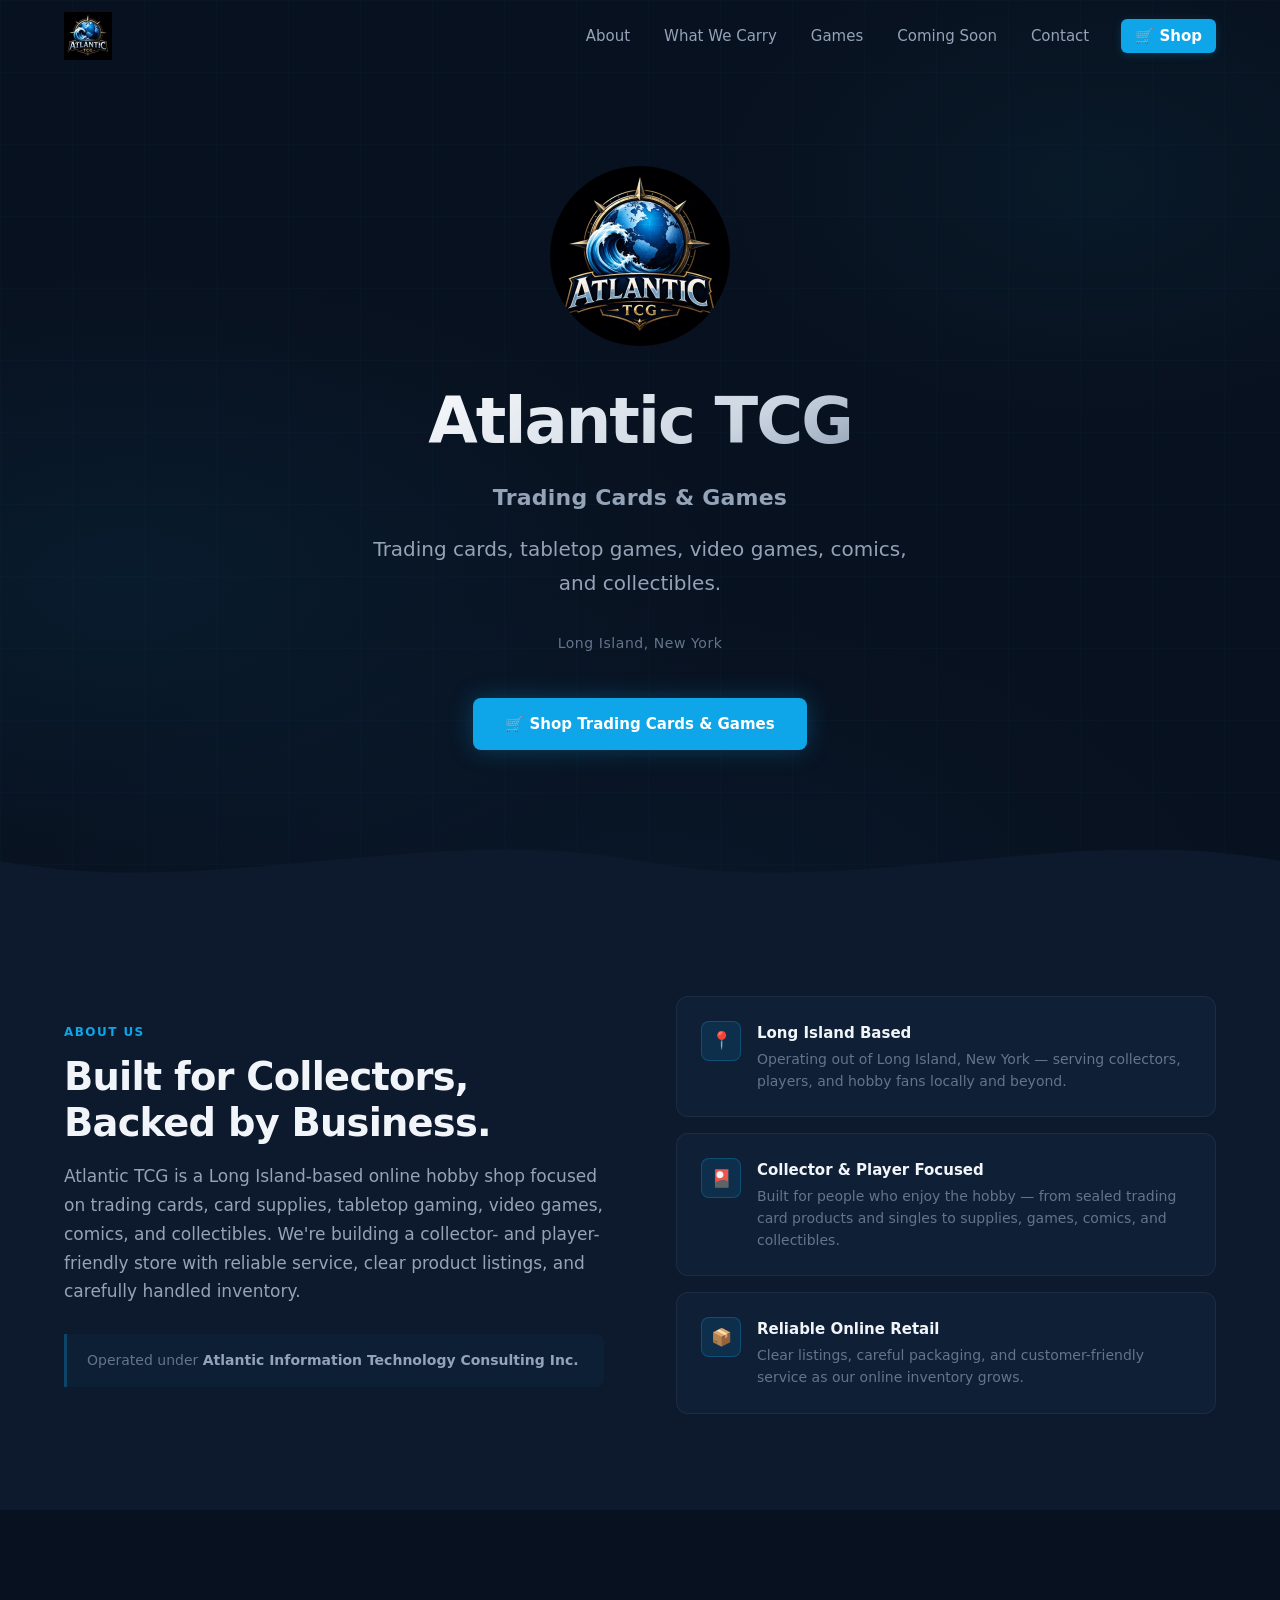
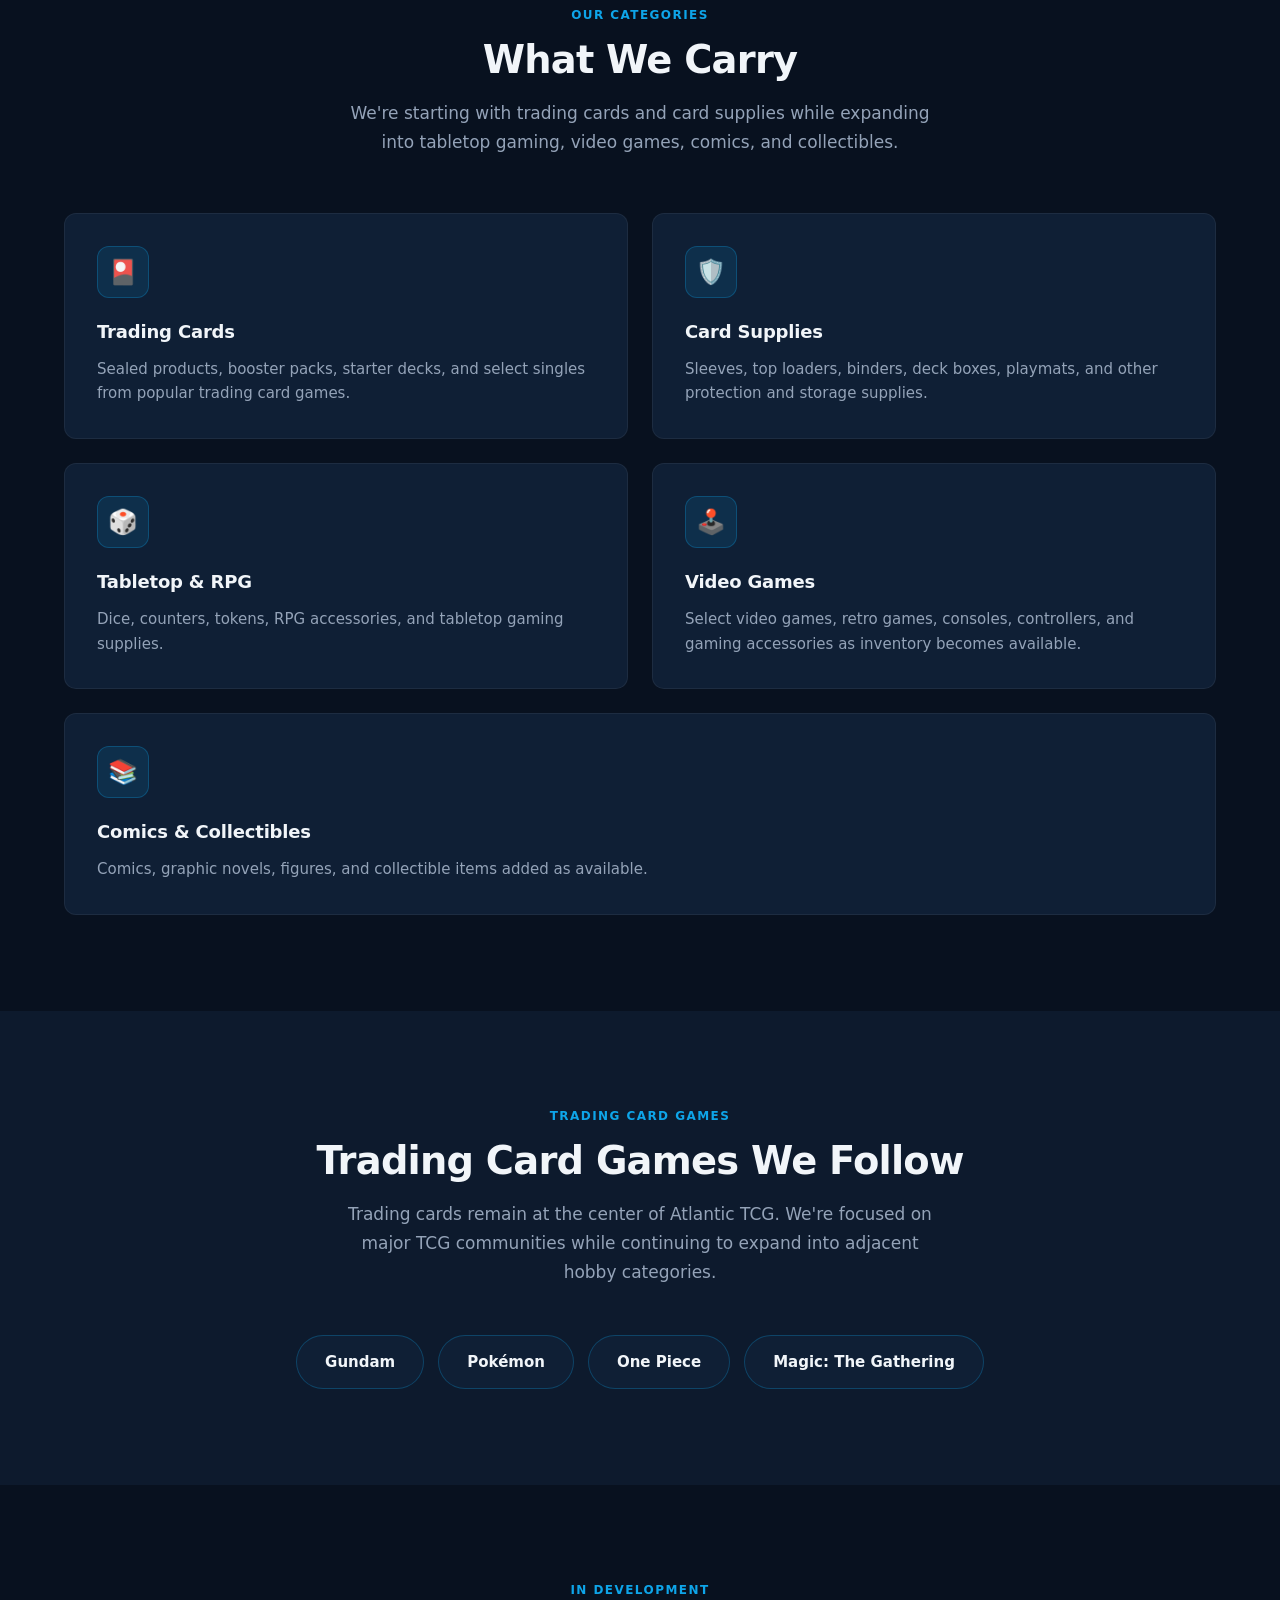
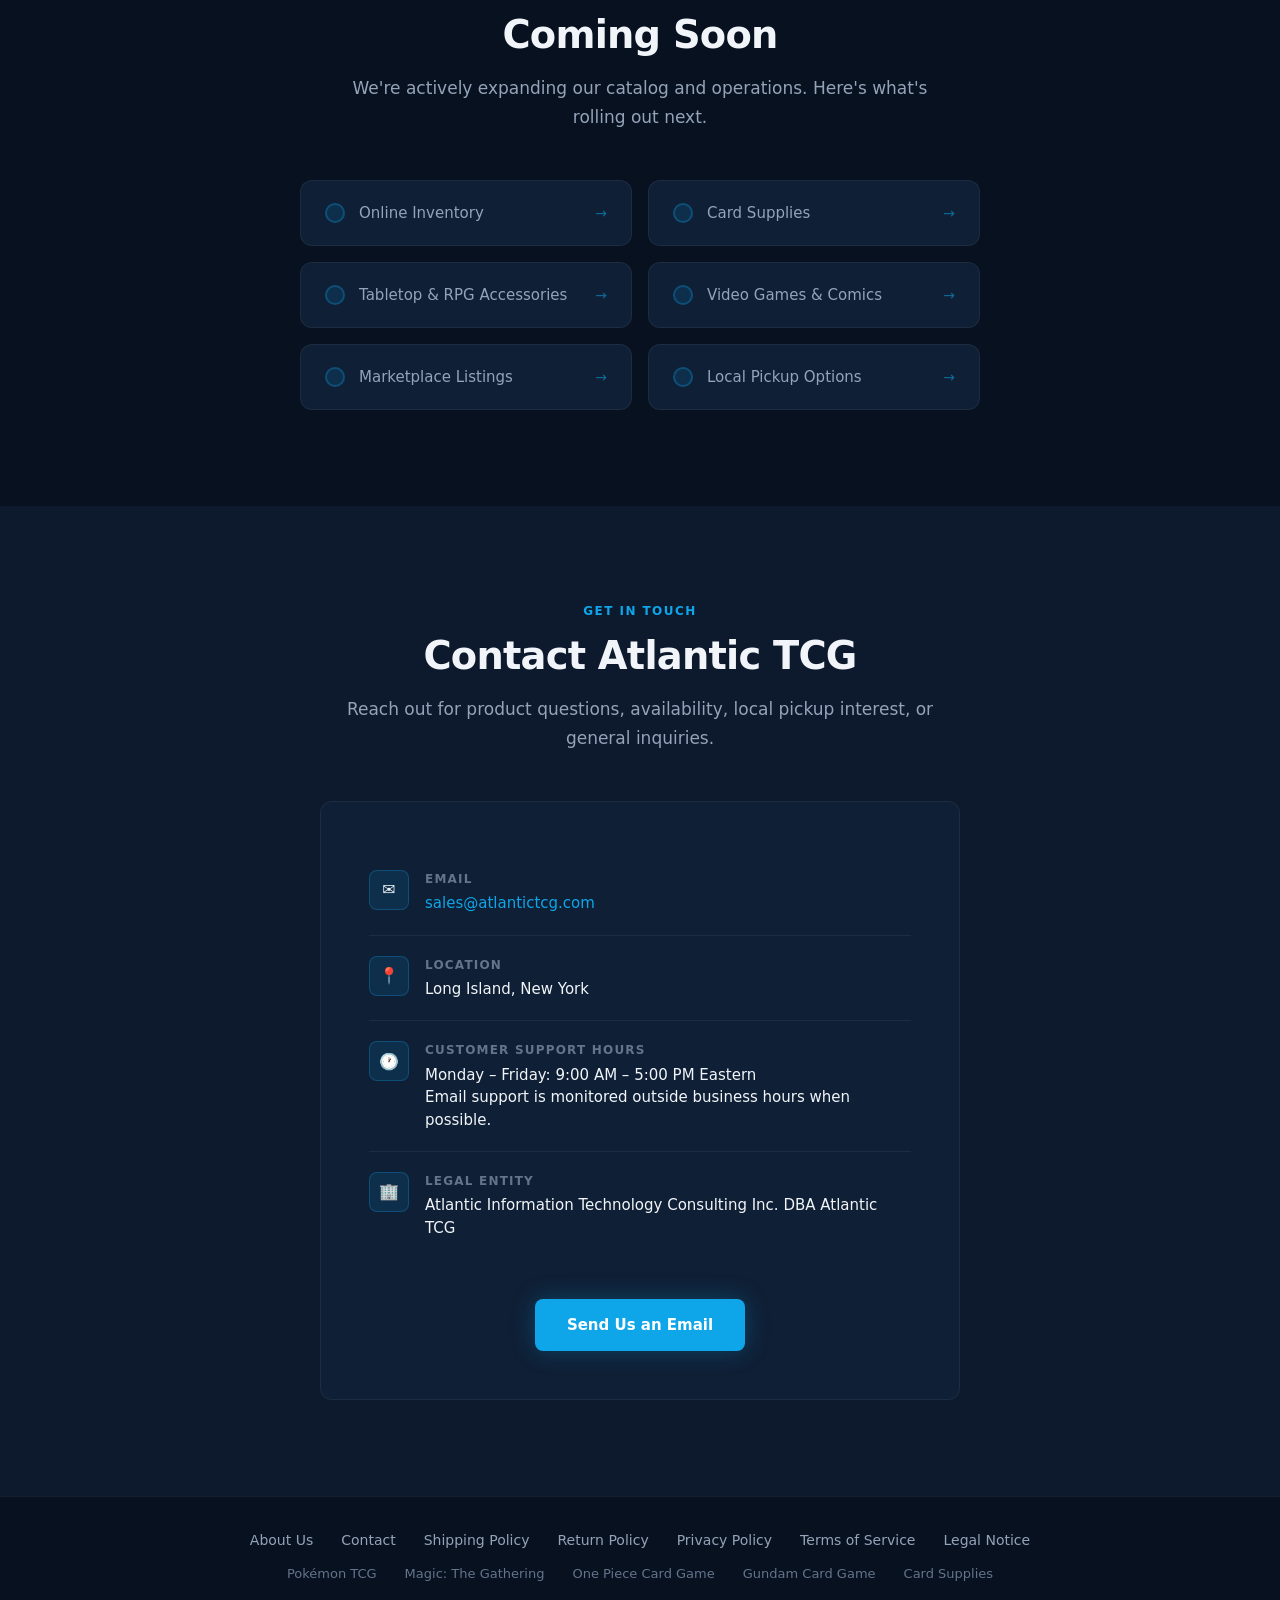
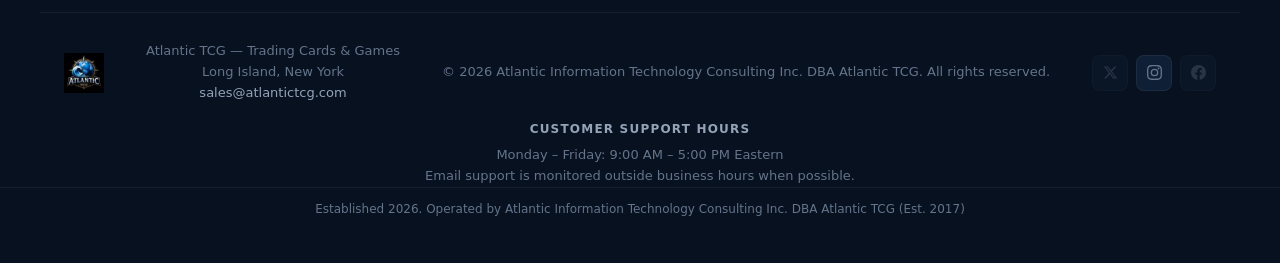
==== index.html @ 44fd464f "Added supplies page, improved SEO" ====
<!DOCTYPE html>
<html lang="en">
<head>
  <meta charset="UTF-8">
  <meta name="viewport" content="width=device-width, initial-scale=1.0">
  <title>Atlantic TCG — Trading Cards & Games | Long Island, NY</title>
  <meta name="description" content="Atlantic TCG is a Long Island-based online hobby shop for trading cards, card supplies, tabletop gaming, video games, comics, and collectibles.">
  <meta name="robots" content="index, follow">
  <meta name="author" content="Atlantic TCG">

  <link rel="canonical" href="https://www.atlantictcg.com/">
  <link rel="preconnect" href="https://shop.atlantictcg.com">

  <!-- Open Graph -->
  <meta property="og:type" content="website">
  <meta property="og:site_name" content="Atlantic TCG">
  <meta property="og:title" content="Atlantic TCG — Trading Cards &amp; Games">
  <meta property="og:description" content="Long Island-based online hobby shop for trading cards, card supplies, tabletop gaming, video games, comics, and collectibles.">
  <meta property="og:url" content="https://www.atlantictcg.com/">
  <meta property="og:image" content="https://www.atlantictcg.com/social-card.jpg">
  <meta property="og:image:width" content="1200">
  <meta property="og:image:height" content="630">

  <!-- Twitter Card -->
  <meta name="twitter:card" content="summary_large_image">
  <meta name="twitter:title" content="Atlantic TCG — Trading Cards &amp; Games">
  <meta name="twitter:description" content="Long Island-based online hobby shop for trading cards, card supplies, tabletop gaming, video games, comics, and collectibles.">
  <meta name="twitter:image" content="https://www.atlantictcg.com/social-card.jpg">

  <!-- Icons -->
  <link rel="icon" type="image/png" sizes="32x32" href="/favicon-32.png">
  <link rel="apple-touch-icon" href="/apple-touch-icon.png">

  <link rel="stylesheet" href="/styles.css">

  <!-- Structured data: site name + store info for search engines -->
  <script type="application/ld+json">
  {
    "@context": "https://schema.org",
    "@graph": [
      {
        "@type": "WebSite",
        "@id": "https://www.atlantictcg.com/#website",
        "name": "Atlantic TCG",
        "alternateName": "Atlantic TCG — Trading Cards & Games",
        "url": "https://www.atlantictcg.com/"
      },
      {
        "@type": "Store",
        "@id": "https://www.atlantictcg.com/#store",
        "name": "Atlantic TCG",
        "legalName": "Atlantic Information Technology Consulting Inc.",
        "description": "Long Island-based online hobby shop for trading cards, card supplies, tabletop gaming, video games, comics, and collectibles.",
        "url": "https://www.atlantictcg.com/",
        "logo": "https://www.atlantictcg.com/logo.png",
        "image": "https://www.atlantictcg.com/logo.png",
        "email": "sales@atlantictcg.com",
        "address": {
          "@type": "PostalAddress",
          "addressRegion": "NY",
          "addressCountry": "US"
        },
        "areaServed": {
          "@type": "Country",
          "name": "United States"
        },
        "openingHoursSpecification": {
          "@type": "OpeningHoursSpecification",
          "dayOfWeek": ["Monday", "Tuesday", "Wednesday", "Thursday", "Friday"],
          "opens": "09:00",
          "closes": "17:00"
        },
        "sameAs": [
          "https://www.instagram.com/atlantic.tcg",
          "https://shop.atlantictcg.com/"
        ],
        "hasOfferCatalog": {
          "@type": "OfferCatalog",
          "name": "Atlantic TCG Storefront",
          "itemListElement": [
            {
              "@type": "OfferCatalog",
              "name": "Pokémon TCG",
              "url": "https://shop.atlantictcg.com/collections/pokemon"
            },
            {
              "@type": "OfferCatalog",
              "name": "Magic: The Gathering",
              "url": "https://shop.atlantictcg.com/collections/magic-the-gathering"
            },
            {
              "@type": "OfferCatalog",
              "name": "One Piece Card Game",
              "url": "https://shop.atlantictcg.com/collections/one-piece-card-game"
            },
            {
              "@type": "OfferCatalog",
              "name": "Gundam Card Game",
              "url": "https://shop.atlantictcg.com/collections/gundam-card-game"
            },
            {
              "@type": "OfferCatalog",
              "name": "Card Supplies",
              "url": "https://shop.atlantictcg.com/collections/all"
            }
          ]
        }
      }
    ]
  }
  </script>
  <!-- Google tag (gtag.js) -->
  <script async src="https://www.googletagmanager.com/gtag/js?id=G-S6RNSXP25F"></script>
  <script>
    window.dataLayer = window.dataLayer || [];
    function gtag(){dataLayer.push(arguments);}
    gtag('js', new Date());
    gtag('config', 'G-S6RNSXP25F');
  </script>
</head>
<body>

  <!-- ===================================================
       NAVIGATION
       =================================================== -->
  <nav class="nav" id="nav" role="navigation" aria-label="Main navigation">
    <div class="nav-inner">
      <a href="#home" class="nav-logo">
        <img src="/logo-96.webp" alt="Atlantic TCG home" width="48" height="48" class="nav-logo-img">
      </a>

      <ul class="nav-links" role="list">
        <li><a href="/about.html">About</a></li>
        <li><a href="#products">What We Carry</a></li>
        <li><a href="#brands">Games</a></li>
        <li><a href="#coming-soon">Coming Soon</a></li>
        <li><a href="#contact">Contact</a></li>
        <li><a href="https://shop.atlantictcg.com/" class="nav-shop" target="_blank" rel="noopener">🛒 Shop</a></li>
      </ul>

      <button class="nav-toggle" id="navToggle" aria-label="Toggle navigation menu" aria-expanded="false" aria-controls="navMobile">
        <span></span>
        <span></span>
        <span></span>
      </button>
    </div>

    <div class="nav-mobile" id="navMobile" role="menu">
      <a href="/about.html" role="menuitem">About</a>
      <a href="#products" role="menuitem">What We Carry</a>
      <a href="#brands" role="menuitem">Games</a>
      <a href="#coming-soon" role="menuitem">Coming Soon</a>
      <a href="#contact" role="menuitem">Contact</a>
      <a href="https://shop.atlantictcg.com/" class="nav-mobile-shop" role="menuitem" target="_blank" rel="noopener">🛒 Shop Now</a>
    </div>
  </nav>


  <!-- ===================================================
       HERO
       =================================================== -->
  <section class="hero" id="home" aria-label="Hero">
    <div class="hero-bg" aria-hidden="true"></div>

    <div class="hero-content">
      <img src="/logo-360.webp" alt="Atlantic TCG logo" width="180" height="180" class="hero-logo">
      <h1>Atlantic TCG</h1>
      <p class="hero-tagline">Trading Cards &amp; Games</p>

      <p class="hero-sub">
        Trading cards, tabletop games, video games, comics, and collectibles.
      </p>

      <span class="hero-location">Long Island, New York</span>

      <div class="hero-actions">
        <a href="https://shop.atlantictcg.com/" class="btn btn-primary" target="_blank" rel="noopener">🛒 Shop Trading Cards &amp; Games</a>
      </div>
    </div>

    <div class="wave-divider" aria-hidden="true">
      <svg xmlns="http://www.w3.org/2000/svg" viewBox="0 0 1440 80" preserveAspectRatio="none">
        <path d="M0,40 C240,80 480,0 720,40 C960,80 1200,0 1440,40 L1440,80 L0,80 Z" fill="#0d1a2d"/>
      </svg>
    </div>
  </section>


  <!-- ===================================================
       ABOUT
       =================================================== -->
  <section class="about section" id="about">
    <div class="container">
      <div class="about-grid">

        <div class="about-text">
          <span class="section-label">About Us</span>
          <h2 class="section-title">Built for Collectors,<br>Backed by Business.</h2>
          <p class="section-desc">
            Atlantic TCG is a Long Island-based online hobby shop focused on trading cards, card supplies, tabletop gaming, video games, comics, and collectibles. We're building a collector- and player-friendly store with reliable service, clear product listings, and carefully handled inventory.
          </p>
          <div class="legal-note">
            Operated under <strong>Atlantic Information Technology Consulting Inc.</strong>
          </div>
        </div>

        <div class="about-highlights">
          <div class="highlight-tile">
            <div class="highlight-icon" aria-hidden="true">📍</div>
            <div>
              <h4>Long Island Based</h4>
              <p>Operating out of Long Island, New York — serving collectors, players, and hobby fans locally and beyond.</p>
            </div>
          </div>
          <div class="highlight-tile">
            <div class="highlight-icon" aria-hidden="true">🎴</div>
            <div>
              <h4>Collector &amp; Player Focused</h4>
              <p>Built for people who enjoy the hobby — from sealed trading card products and singles to supplies, games, comics, and collectibles.</p>
            </div>
          </div>
          <div class="highlight-tile">
            <div class="highlight-icon" aria-hidden="true">📦</div>
            <div>
              <h4>Reliable Online Retail</h4>
              <p>Clear listings, careful packaging, and customer-friendly service as our online inventory grows.</p>
            </div>
          </div>
        </div>

      </div>
    </div>
  </section>


  <!-- ===================================================
       PRODUCTS
       =================================================== -->
  <section class="products section" id="products">
    <div class="container">

      <div class="products-header">
        <span class="section-label">Our Categories</span>
        <h2 class="section-title">What We Carry</h2>
        <p class="section-desc">We're starting with trading cards and card supplies while expanding into tabletop gaming, video games, comics, and collectibles.</p>
      </div>

      <div class="products-grid">

        <div class="product-card">
          <div class="product-icon" aria-hidden="true">🎴</div>
          <h3>Trading Cards</h3>
          <p>Sealed products, booster packs, starter decks, and select singles from popular trading card games.</p>
        </div>

        <div class="product-card">
          <div class="product-icon" aria-hidden="true">🛡️</div>
          <h3>Card Supplies</h3>
          <p>Sleeves, top loaders, binders, deck boxes, playmats, and other protection and storage supplies.</p>
        </div>

        <div class="product-card">
          <div class="product-icon" aria-hidden="true">🎲</div>
          <h3>Tabletop &amp; RPG</h3>
          <p>Dice, counters, tokens, RPG accessories, and tabletop gaming supplies.</p>
        </div>

        <div class="product-card">
          <div class="product-icon" aria-hidden="true">🕹️</div>
          <h3>Video Games</h3>
          <p>Select video games, retro games, consoles, controllers, and gaming accessories as inventory becomes available.</p>
        </div>

        <div class="product-card">
          <div class="product-icon" aria-hidden="true">📚</div>
          <h3>Comics &amp; Collectibles</h3>
          <p>Comics, graphic novels, figures, and collectible items added as available.</p>
        </div>

      </div>
    </div>
  </section>


  <!-- ===================================================
       BRANDS
       =================================================== -->
  <section class="brands section" id="brands">
    <div class="container">

      <div class="brands-header">
        <span class="section-label">Trading Card Games</span>
        <h2 class="section-title">Trading Card Games We Follow</h2>
        <p class="section-desc">Trading cards remain at the center of Atlantic TCG. We're focused on major TCG communities while continuing to expand into adjacent hobby categories.</p>
      </div>

      <div class="brands-list" role="list" aria-label="Supported trading card game brands">
        <a href="/gundam-card-game.html" class="brand-badge" role="listitem">Gundam</a>
        <a href="/pokemon.html" class="brand-badge" role="listitem">Pok&eacute;mon</a>
        <a href="/one-piece-card-game.html" class="brand-badge" role="listitem">One Piece</a>
        <a href="/magic-the-gathering.html" class="brand-badge" role="listitem">Magic: The Gathering</a>
      </div>

    </div>
  </section>


  <!-- ===================================================
       COMING SOON
       =================================================== -->
  <section class="coming-soon section" id="coming-soon">
    <div class="container">
      <div class="coming-soon-inner">
        <span class="section-label">In Development</span>
        <h2 class="section-title">Coming Soon</h2>
        <p class="section-desc">We're actively expanding our catalog and operations. Here's what's rolling out next.</p>

        <div class="checklist" role="list">
          <div class="checklist-item" role="listitem">
            <span class="checklist-dot" aria-hidden="true"></span>
            Online Inventory
            <span class="checklist-arrow" aria-hidden="true">&#8594;</span>
          </div>
          <div class="checklist-item" role="listitem">
            <span class="checklist-dot" aria-hidden="true"></span>
            Card Supplies
            <span class="checklist-arrow" aria-hidden="true">&#8594;</span>
          </div>
          <div class="checklist-item" role="listitem">
            <span class="checklist-dot" aria-hidden="true"></span>
            Tabletop &amp; RPG Accessories
            <span class="checklist-arrow" aria-hidden="true">&#8594;</span>
          </div>
          <div class="checklist-item" role="listitem">
            <span class="checklist-dot" aria-hidden="true"></span>
            Video Games &amp; Comics
            <span class="checklist-arrow" aria-hidden="true">&#8594;</span>
          </div>
          <div class="checklist-item" role="listitem">
            <span class="checklist-dot" aria-hidden="true"></span>
            Marketplace Listings
            <span class="checklist-arrow" aria-hidden="true">&#8594;</span>
          </div>
          <div class="checklist-item" role="listitem">
            <span class="checklist-dot" aria-hidden="true"></span>
            Local Pickup Options
            <span class="checklist-arrow" aria-hidden="true">&#8594;</span>
          </div>
        </div>
      </div>
    </div>
  </section>


  <!-- ===================================================
       CONTACT
       =================================================== -->
  <section class="contact section" id="contact">
    <div class="container">
      <div class="contact-inner">
        <span class="section-label">Get in Touch</span>
        <h2 class="section-title">Contact Atlantic TCG</h2>
        <p class="section-desc">Reach out for product questions, availability, local pickup interest, or general inquiries.</p>

        <div class="contact-card">
          <div class="contact-items">

            <div class="contact-item">
              <div class="contact-item-icon" aria-hidden="true">✉️</div>
              <div class="contact-item-text">
                <div class="contact-item-label">Email</div>
                <div class="contact-item-value">
                  <a href="mailto:sales@atlantictcg.com">sales@atlantictcg.com</a>
                </div>
              </div>
            </div>

            <div class="contact-item">
              <div class="contact-item-icon" aria-hidden="true">📍</div>
              <div class="contact-item-text">
                <div class="contact-item-label">Location</div>
                <div class="contact-item-value">Long Island, New York</div>
              </div>
            </div>

            <div class="contact-item">
              <div class="contact-item-icon" aria-hidden="true">🕐</div>
              <div class="contact-item-text">
                <div class="contact-item-label">Customer Support Hours</div>
                <div class="contact-item-value">
                  Monday – Friday: 9:00 AM – 5:00 PM Eastern<br>
                  Email support is monitored outside business hours when possible.
                </div>
              </div>
            </div>

            <div class="contact-item">
              <div class="contact-item-icon" aria-hidden="true">🏢</div>
              <div class="contact-item-text">
                <div class="contact-item-label">Legal Entity</div>
                <div class="contact-item-value">Atlantic Information Technology Consulting Inc. DBA Atlantic TCG</div>
              </div>
            </div>

          </div>

          <div style="display:flex;justify-content:center;">
            <a href="mailto:sales@atlantictcg.com" class="btn btn-primary">Send Us an Email</a>
          </div>
        </div>
      </div>
    </div>
  </section>


  <!-- ===================================================
       FOOTER
       =================================================== -->
  <footer class="footer">
    <nav class="footer-nav" aria-label="Footer navigation">
      <a href="/about.html">About Us</a>
      <a href="#contact">Contact</a>
      <a href="/shipping.html">Shipping Policy</a>
      <a href="/returns.html">Return Policy</a>
      <a href="/privacy.html">Privacy Policy</a>
      <a href="/terms.html">Terms of Service</a>
      <a href="/legal.html">Legal Notice</a>
    </nav>

    <nav class="footer-nav footer-nav--games" aria-label="Trading card games and supplies">
      <a href="/pokemon.html">Pok&eacute;mon TCG</a>
      <a href="/magic-the-gathering.html">Magic: The Gathering</a>
      <a href="/one-piece-card-game.html">One Piece Card Game</a>
      <a href="/gundam-card-game.html">Gundam Card Game</a>
      <a href="/card-supplies.html">Card Supplies</a>
    </nav>

    <div class="footer-inner">

      <a href="#home" class="footer-logo">
        <img src="/logo-96.webp" alt="Atlantic TCG home" width="40" height="40" class="footer-logo-img">
      </a>

      <p class="footer-tagline">
        Atlantic TCG &mdash; Trading Cards &amp; Games<br>
        Long Island, New York<br>
        <a href="mailto:sales@atlantictcg.com">sales@atlantictcg.com</a>
      </p>

      <p class="footer-copy">
        &copy; 2026 Atlantic Information Technology Consulting Inc. DBA Atlantic TCG. All rights reserved.
      </p>

      <div class="footer-socials" aria-label="Social media links">
        <!-- Twitter / X -->
        <span class="social-link social-link--soon" aria-label="Twitter / X (coming soon)" title="Coming soon">
          <svg viewBox="0 0 24 24" xmlns="http://www.w3.org/2000/svg" aria-hidden="true">
            <path d="M18.244 2.25h3.308l-7.227 8.26 8.502 11.24H16.17l-5.214-6.817L4.99 21.75H1.68l7.73-8.835L1.254 2.25H8.08l4.713 6.231zm-1.161 17.52h1.833L7.084 4.126H5.117z"/>
          </svg>
        </span>
        <!-- Instagram -->
        <a href="https://www.instagram.com/atlantic.tcg" class="social-link" aria-label="Instagram" title="Instagram" target="_blank" rel="noopener noreferrer">
          <svg viewBox="0 0 24 24" xmlns="http://www.w3.org/2000/svg" aria-hidden="true">
            <path d="M12 2.163c3.204 0 3.584.012 4.85.07 3.252.148 4.771 1.691 4.919 4.919.058 1.265.069 1.645.069 4.849 0 3.205-.012 3.584-.069 4.849-.149 3.225-1.664 4.771-4.919 4.919-1.266.058-1.644.07-4.85.07-3.204 0-3.584-.012-4.849-.07-3.26-.149-4.771-1.699-4.919-4.92-.058-1.265-.07-1.644-.07-4.849 0-3.204.013-3.583.07-4.849.149-3.227 1.664-4.771 4.919-4.919 1.266-.057 1.645-.069 4.849-.069zM12 0C8.741 0 8.333.014 7.053.072 2.695.272.273 2.69.073 7.052.014 8.333 0 8.741 0 12c0 3.259.014 3.668.072 4.948.2 4.358 2.618 6.78 6.98 6.98C8.333 23.986 8.741 24 12 24c3.259 0 3.668-.014 4.948-.072 4.354-.2 6.782-2.618 6.979-6.98.059-1.28.073-1.689.073-4.948 0-3.259-.014-3.667-.072-4.947-.196-4.354-2.617-6.78-6.979-6.98C15.668.014 15.259 0 12 0zm0 5.838a6.162 6.162 0 100 12.324 6.162 6.162 0 000-12.324zM12 16a4 4 0 110-8 4 4 0 010 8zm6.406-11.845a1.44 1.44 0 100 2.881 1.44 1.44 0 000-2.881z"/>
          </svg>
        </a>
        <!-- Facebook -->
        <span class="social-link social-link--soon" aria-label="Facebook (coming soon)" title="Coming soon">
          <svg viewBox="0 0 24 24" xmlns="http://www.w3.org/2000/svg" aria-hidden="true">
            <path d="M24 12.073c0-6.627-5.373-12-12-12s-12 5.373-12 12c0 5.99 4.388 10.954 10.125 11.854v-8.385H7.078v-3.47h3.047V9.43c0-3.007 1.792-4.669 4.533-4.669 1.312 0 2.686.235 2.686.235v2.953H15.83c-1.491 0-1.956.925-1.956 1.874v2.25h3.328l-.532 3.47h-2.796v8.385C19.612 23.027 24 18.062 24 12.073z"/>
          </svg>
        </span>
      </div>

    </div>

    <div class="footer-hours">
      <strong>Customer Support Hours</strong>
      Monday – Friday: 9:00 AM – 5:00 PM Eastern<br>
      Email support is monitored outside business hours when possible.
    </div>

    <div class="footer-sub">
      Established 2026. Operated by Atlantic Information Technology Consulting Inc. DBA Atlantic TCG (Est. 2017)
    </div>
  </footer>


  <script>
    const nav = document.getElementById('nav');
    const toggle = document.getElementById('navToggle');

    window.addEventListener('scroll', () => {
      nav.classList.toggle('scrolled', window.scrollY > 20);
    }, { passive: true });

    toggle.addEventListener('click', () => {
      const open = nav.classList.toggle('nav-open');
      toggle.setAttribute('aria-expanded', open);
    });

    document.querySelectorAll('#navMobile a').forEach(link => {
      link.addEventListener('click', () => {
        nav.classList.remove('nav-open');
        toggle.setAttribute('aria-expanded', 'false');
      });
    });
  </script>

</body>
</html>
---- styles.css ----
/* ============================================================
   ATLANTIC TCG — styles.css
   ============================================================ */

/* ============================================================
   CUSTOM PROPERTIES
   ============================================================ */
:root {
  --bg-primary:    #08111f;
  --bg-secondary:  #0d1a2d;
  --bg-card:       #0f1f35;
  --bg-card-hover: #142540;
  --accent:        #0ea5e9;
  --accent-dark:   #0284c7;
  --accent-glow:   rgba(14, 165, 233, 0.12);
  --accent-border: rgba(14, 165, 233, 0.28);
  --text-primary:  #f1f5f9;
  --text-secondary:#94a3b8;
  --text-muted:    #64748b;
  --border-subtle: rgba(255, 255, 255, 0.06);
  --nav-height:    72px;
  --section-pad:   96px 0;
  --container-max: 1200px;
  --radius:        12px;
  --radius-sm:     8px;
}

/* ============================================================
   RESET & BASE
   ============================================================ */
*, *::before, *::after {
  box-sizing: border-box;
  margin: 0;
  padding: 0;
}

html {
  scroll-behavior: smooth;
  -webkit-text-size-adjust: 100%;
}

body {
  font-family: -apple-system, BlinkMacSystemFont, 'Segoe UI', system-ui, Roboto, sans-serif;
  background-color: var(--bg-primary);
  color: var(--text-primary);
  line-height: 1.6;
  font-size: 16px;
  -webkit-font-smoothing: antialiased;
  -moz-osx-font-smoothing: grayscale;
}

a { color: inherit; text-decoration: none; }
ul { list-style: none; }
img, svg { display: block; max-width: 100%; }

/* ============================================================
   LAYOUT UTILITIES
   ============================================================ */
.container {
  max-width: var(--container-max);
  margin: 0 auto;
  padding: 0 24px;
}

.section { padding: var(--section-pad); }

.section-label {
  display: block;
  text-transform: uppercase;
  letter-spacing: 0.12em;
  font-size: 0.75rem;
  font-weight: 600;
  color: var(--accent);
  margin-bottom: 12px;
}

.section-title {
  font-size: clamp(1.75rem, 3vw, 2.5rem);
  font-weight: 700;
  line-height: 1.2;
  margin-bottom: 16px;
  letter-spacing: -0.02em;
}

.section-desc {
  font-size: 1.0625rem;
  color: var(--text-secondary);
  max-width: 600px;
  line-height: 1.7;
}

/* ============================================================
   NAVIGATION
   ============================================================ */
.nav {
  position: fixed;
  top: 0;
  left: 0;
  right: 0;
  z-index: 100;
  transition: background 0.3s ease, box-shadow 0.3s ease;
}

.nav.scrolled {
  background: rgba(8, 17, 31, 0.96);
  backdrop-filter: blur(14px);
  -webkit-backdrop-filter: blur(14px);
  box-shadow: 0 1px 0 var(--border-subtle);
}

.nav-inner {
  max-width: var(--container-max);
  margin: 0 auto;
  padding: 0 24px;
  height: var(--nav-height);
  display: flex;
  align-items: center;
  justify-content: space-between;
}

.nav-logo {
  display: flex;
  align-items: center;
}

.nav-logo-img {
  height: 48px;
  width: auto;
}

.nav-links {
  display: flex;
  gap: 6px;
  align-items: center;
}

.nav-links a {
  padding: 8px 14px;
  font-size: 0.9375rem;
  color: var(--text-secondary);
  border-radius: 6px;
  transition: color 0.2s, background 0.2s;
  font-weight: 500;
}

.nav-links a:hover {
  color: var(--text-primary);
  background: var(--border-subtle);
}

.nav-links .nav-shop {
  color: #fff;
  background: var(--accent);
  margin-left: 12px;
  font-weight: 600;
  box-shadow: 0 2px 8px rgba(14, 165, 233, 0.22);
}

.nav-links .nav-shop:hover {
  background: var(--accent-dark);
  color: #fff;
  box-shadow: 0 3px 12px rgba(14, 165, 233, 0.32);
}

/* Hamburger */
.nav-toggle {
  display: none;
  background: none;
  border: none;
  cursor: pointer;
  padding: 8px;
  color: var(--text-primary);
  flex-direction: column;
  gap: 5px;
}

.nav-toggle span {
  display: block;
  width: 22px;
  height: 2px;
  background: currentColor;
  border-radius: 2px;
  transition: transform 0.25s, opacity 0.25s;
}

.nav.nav-open .nav-toggle span:nth-child(1) { transform: translateY(7px) rotate(45deg); }
.nav.nav-open .nav-toggle span:nth-child(2) { opacity: 0; }
.nav.nav-open .nav-toggle span:nth-child(3) { transform: translateY(-7px) rotate(-45deg); }

/* Mobile dropdown */
.nav-mobile {
  display: none;
  background: rgba(8, 17, 31, 0.98);
  backdrop-filter: blur(14px);
  padding: 8px 24px 16px;
  border-top: 1px solid var(--border-subtle);
}

.nav.nav-open .nav-mobile { display: block; }

.nav-mobile a {
  display: block;
  padding: 14px 0;
  font-size: 1rem;
  font-weight: 500;
  color: var(--text-secondary);
  border-bottom: 1px solid var(--border-subtle);
  transition: color 0.2s;
}

.nav-mobile a:last-child { border-bottom: none; }
.nav-mobile a:hover { color: var(--accent); }

.nav-mobile .nav-mobile-shop {
  margin-top: 12px;
  text-align: center;
  color: #fff;
  background: var(--accent);
  border-radius: var(--radius-sm);
  font-weight: 600;
  border-bottom: none;
}

.nav-mobile .nav-mobile-shop:hover {
  background: var(--accent-dark);
  color: #fff;
}

/* ============================================================
   BUTTONS
   ============================================================ */
.btn {
  display: inline-flex;
  align-items: center;
  justify-content: center;
  gap: 8px;
  padding: 14px 32px;
  border-radius: var(--radius-sm);
  font-size: 0.9375rem;
  font-weight: 600;
  cursor: pointer;
  transition: all 0.2s ease;
  border: none;
  white-space: nowrap;
}

.btn-primary {
  background: var(--accent);
  color: #fff;
  box-shadow: 0 0 24px rgba(14, 165, 233, 0.28);
}

.btn-primary:hover {
  background: var(--accent-dark);
  box-shadow: 0 0 36px rgba(14, 165, 233, 0.42);
  transform: translateY(-1px);
}

.btn-outline {
  background: transparent;
  color: var(--text-secondary);
  border: 1px solid var(--border-subtle);
}

.btn-outline:hover {
  color: var(--text-primary);
  border-color: rgba(255, 255, 255, 0.16);
  background: var(--border-subtle);
}

/* ============================================================
   HERO
   ============================================================ */
.hero {
  min-height: 100vh;
  display: flex;
  flex-direction: column;
  justify-content: center;
  position: relative;
  overflow: hidden;
  background: var(--bg-primary);
}

.hero-bg {
  position: absolute;
  inset: 0;
  background:
    radial-gradient(ellipse 80% 60% at 10% 65%, rgba(14, 165, 233, 0.07) 0%, transparent 60%),
    radial-gradient(ellipse 55% 50% at 85% 20%, rgba(6, 182, 212, 0.05) 0%, transparent 55%),
    radial-gradient(ellipse 100% 80% at 50% 105%, rgba(2, 132, 199, 0.06) 0%, transparent 50%);
  pointer-events: none;
}

.hero-bg::after {
  content: '';
  position: absolute;
  inset: 0;
  background-image:
    linear-gradient(rgba(14, 165, 233, 0.025) 1px, transparent 1px),
    linear-gradient(90deg, rgba(14, 165, 233, 0.025) 1px, transparent 1px);
  background-size: 72px 72px;
}

.hero-content {
  position: relative;
  z-index: 1;
  max-width: var(--container-max);
  margin: 0 auto;
  padding: calc(var(--nav-height) + 64px) 24px 120px;
  display: flex;
  flex-direction: column;
  align-items: center;
  text-align: center;
}

/* sr-only: visually hidden but readable by screen readers / search engines */
.sr-only {
  position: absolute;
  width: 1px;
  height: 1px;
  padding: 0;
  margin: -1px;
  overflow: hidden;
  clip: rect(0,0,0,0);
  white-space: nowrap;
  border: 0;
}

.hero-logo {
  height: 180px;
  width: 180px;
  object-fit: cover;
  border-radius: 50%;
  margin-bottom: 40px;
}

.hero h1 {
  font-size: clamp(2.5rem, 6vw, 4rem);
  font-weight: 800;
  line-height: 1.1;
  letter-spacing: -0.03em;
  margin-bottom: 24px;
  background: linear-gradient(150deg, #f8fafc 0%, #cbd5e1 70%, #94a3b8 100%);
  -webkit-background-clip: text;
  -webkit-text-fill-color: transparent;
  background-clip: text;
}

.hero-tagline {
  font-size: clamp(1rem, 2.2vw, 1.375rem);
  font-weight: 600;
  color: var(--text-secondary);
  letter-spacing: 0.01em;
  margin-bottom: 16px;
}

.hero-sub {
  font-size: clamp(1rem, 2vw, 1.25rem);
  color: var(--text-secondary);
  max-width: 560px;
  line-height: 1.7;
  margin-bottom: 32px;
}

.hero-location {
  font-size: 0.875rem;
  color: var(--text-muted);
  letter-spacing: 0.04em;
}

.hero-actions {
  margin-top: 44px;
  display: flex;
  justify-content: center;
  gap: 16px;
  flex-wrap: wrap;
}

/* Wave divider */
.wave-divider {
  position: absolute;
  bottom: -1px;
  left: 0;
  right: 0;
  line-height: 0;
  pointer-events: none;
}

.wave-divider svg {
  width: 100%;
  height: 80px;
}

/* ============================================================
   ABOUT
   ============================================================ */
.about { background: var(--bg-secondary); }

.about-grid {
  display: grid;
  grid-template-columns: 1fr 1fr;
  gap: 72px;
  align-items: center;
}

.about-text .section-desc + .section-desc { margin-top: 16px; }

.legal-note {
  margin-top: 28px;
  padding: 16px 20px;
  border-left: 3px solid var(--accent-border);
  background: rgba(14, 165, 233, 0.04);
  border-radius: 0 var(--radius-sm) var(--radius-sm) 0;
  font-size: 0.875rem;
  color: var(--text-muted);
  line-height: 1.5;
}

.legal-note strong { color: var(--text-secondary); }

.about-highlights {
  display: flex;
  flex-direction: column;
  gap: 16px;
}

.highlight-tile {
  padding: 24px;
  background: var(--bg-card);
  border: 1px solid var(--border-subtle);
  border-radius: var(--radius);
  display: flex;
  align-items: flex-start;
  gap: 16px;
  transition: border-color 0.2s, transform 0.2s;
}

.highlight-tile:hover {
  border-color: var(--accent-border);
  transform: translateX(4px);
}

.highlight-icon {
  width: 40px;
  height: 40px;
  min-width: 40px;
  border-radius: var(--radius-sm);
  background: var(--accent-glow);
  border: 1px solid var(--accent-border);
  display: flex;
  align-items: center;
  justify-content: center;
  font-size: 1.0625rem;
}

.highlight-tile h4 {
  font-size: 0.9375rem;
  font-weight: 600;
  margin-bottom: 4px;
}

.highlight-tile p {
  font-size: 0.875rem;
  color: var(--text-muted);
  line-height: 1.55;
}

/* ============================================================
   PRODUCTS
   ============================================================ */
.products { background: var(--bg-primary); }

.products-header {
  text-align: center;
  margin-bottom: 56px;
}

.products-header .section-desc { margin: 0 auto; }

.products-grid {
  display: grid;
  grid-template-columns: repeat(2, 1fr);
  gap: 24px;
}

.products-grid .product-card:nth-child(odd):last-child {
  grid-column: 1 / -1;
}

.product-card {
  padding: 32px;
  background: var(--bg-card);
  border: 1px solid var(--border-subtle);
  border-radius: var(--radius);
  position: relative;
  overflow: hidden;
  transition: all 0.25s ease;
}

.product-card::before {
  content: '';
  position: absolute;
  top: 0; left: 0; right: 0;
  height: 2px;
  background: linear-gradient(90deg, transparent, var(--accent), transparent);
  opacity: 0;
  transition: opacity 0.3s;
}

.product-card:hover {
  border-color: var(--accent-border);
  background: var(--bg-card-hover);
  transform: translateY(-4px);
  box-shadow: 0 12px 40px rgba(14, 165, 233, 0.08);
}

.product-card:hover::before { opacity: 1; }

.product-icon {
  width: 52px;
  height: 52px;
  border-radius: var(--radius);
  background: var(--accent-glow);
  border: 1px solid var(--accent-border);
  display: flex;
  align-items: center;
  justify-content: center;
  font-size: 1.5rem;
  margin-bottom: 20px;
}

.product-card h3 {
  font-size: 1.125rem;
  font-weight: 700;
  margin-bottom: 10px;
  letter-spacing: -0.01em;
}

.product-card p {
  font-size: 0.9375rem;
  color: var(--text-secondary);
  line-height: 1.65;
}

/* ============================================================
   BRANDS
   ============================================================ */
.brands {
  background: var(--bg-secondary);
  text-align: center;
}

.brands-header { margin-bottom: 48px; }
.brands-header .section-desc { margin: 0 auto; }

.brands-list {
  display: flex;
  flex-wrap: wrap;
  justify-content: center;
  gap: 14px;
}

.brand-badge {
  padding: 14px 28px;
  background: var(--bg-card);
  border: 1px solid var(--accent-border);
  border-radius: 100px;
  font-size: 0.9375rem;
  font-weight: 600;
  color: var(--text-primary);
  transition: all 0.2s ease;
  cursor: default;
}

.brand-badge:hover {
  background: var(--accent-glow);
  border-color: var(--accent);
  color: var(--accent);
  box-shadow: 0 0 24px rgba(14, 165, 233, 0.12);
}

a.brand-badge {
  text-decoration: none;
  cursor: pointer;
}

/* ============================================================
   COMING SOON
   ============================================================ */
.coming-soon {
  background: var(--bg-primary);
  text-align: center;
}

.coming-soon-inner {
  max-width: 680px;
  margin: 0 auto;
}

.coming-soon-inner .section-desc { margin: 0 auto 48px; }

.checklist {
  display: grid;
  grid-template-columns: repeat(2, 1fr);
  gap: 16px;
  text-align: left;
}

.checklist-item {
  display: flex;
  align-items: center;
  gap: 14px;
  padding: 20px 24px;
  background: var(--bg-card);
  border: 1px solid var(--border-subtle);
  border-radius: var(--radius);
  font-size: 0.9375rem;
  color: var(--text-secondary);
  font-weight: 500;
  transition: border-color 0.2s;
}

.checklist-item:hover { border-color: var(--accent-border); }

.checklist-dot {
  width: 20px;
  height: 20px;
  min-width: 20px;
  border-radius: 50%;
  border: 2px solid var(--accent-border);
  background: var(--accent-glow);
}

.checklist-arrow {
  margin-left: auto;
  color: var(--accent);
  font-size: 0.875rem;
  opacity: 0.55;
}

/* ============================================================
   CONTACT
   ============================================================ */
.contact { background: var(--bg-secondary); }

.contact-inner {
  max-width: 640px;
  margin: 0 auto;
  text-align: center;
}

.contact-inner .section-desc { margin: 0 auto; }

.contact-card {
  margin-top: 48px;
  padding: 48px;
  background: var(--bg-card);
  border: 1px solid var(--border-subtle);
  border-radius: var(--radius);
}

.contact-items {
  display: flex;
  flex-direction: column;
  margin-bottom: 40px;
}

.contact-item {
  display: flex;
  align-items: flex-start;
  gap: 16px;
  padding: 20px 0;
  border-bottom: 1px solid var(--border-subtle);
}

.contact-item:last-child { border-bottom: none; }

.contact-item-icon {
  width: 40px;
  height: 40px;
  min-width: 40px;
  border-radius: var(--radius-sm);
  background: var(--accent-glow);
  border: 1px solid var(--accent-border);
  display: flex;
  align-items: center;
  justify-content: center;
  font-size: 1rem;
}

.contact-item-text { text-align: left; }

.contact-item-label {
  font-size: 0.75rem;
  text-transform: uppercase;
  letter-spacing: 0.1em;
  color: var(--text-muted);
  margin-bottom: 3px;
  font-weight: 600;
}

.contact-item-value {
  font-size: 0.9375rem;
  color: var(--text-primary);
  font-weight: 500;
  line-height: 1.5;
}

.contact-item-value a {
  color: var(--accent);
  transition: opacity 0.2s;
}

.contact-item-value a:hover { opacity: 0.75; }

/* ============================================================
   FOOTER
   ============================================================ */
.footer {
  background: var(--bg-primary);
  border-top: 1px solid var(--border-subtle);
  padding: 32px 0;
}

.footer-inner {
  max-width: var(--container-max);
  margin: 0 auto;
  padding: 0 24px;
  display: flex;
  align-items: center;
  justify-content: space-between;
  flex-wrap: wrap;
  gap: 16px;
}

.footer-logo {
  display: flex;
  align-items: center;
}

.footer-logo-img {
  height: 40px;
  width: auto;
}

.footer-tagline {
  font-size: 0.8125rem;
  color: var(--text-muted);
  line-height: 1.6;
  text-align: center;
}

.footer-tagline a {
  color: var(--text-secondary);
}

.footer-copy {
  font-size: 0.8125rem;
  color: var(--text-muted);
}

.footer-sub {
  text-align: center;
  font-size: 0.75rem;
  color: var(--text-muted);
  padding: 12px 24px;
  border-top: 1px solid var(--border-subtle);
}

.footer-socials {
  display: flex;
  gap: 8px;
}

.social-link {
  width: 36px;
  height: 36px;
  border-radius: var(--radius-sm);
  background: var(--bg-card);
  border: 1px solid var(--border-subtle);
  display: flex;
  align-items: center;
  justify-content: center;
  color: var(--text-muted);
  transition: all 0.2s;
}

.social-link:hover {
  color: var(--accent);
  border-color: var(--accent-border);
  background: var(--accent-glow);
}

.social-link svg {
  width: 15px;
  height: 15px;
  fill: currentColor;
}

.social-link--soon {
  opacity: 0.35;
  cursor: not-allowed;
}

.social-link--soon:hover {
  color: var(--text-muted);
  border-color: var(--border-subtle);
  background: var(--bg-card);
}

/* ============================================================
   RESPONSIVE — TABLET (≤ 900px)
   ============================================================ */
@media (max-width: 900px) {
  :root { --section-pad: 72px 0; }

  .about-grid {
    grid-template-columns: 1fr;
    gap: 48px;
  }

  .about-highlights {
    display: grid;
    grid-template-columns: repeat(3, 1fr);
  }
}

/* ============================================================
   RESPONSIVE — MOBILE (≤ 768px)
   ============================================================ */
@media (max-width: 768px) {
  :root {
    --section-pad: 64px 0;
    --nav-height:  64px;
  }

  .nav-links { display: none; }
  .nav-toggle { display: flex; }

  .hero-logo { height: 140px; width: 140px; }

  .products-grid { grid-template-columns: 1fr; }
  .checklist { grid-template-columns: 1fr; }

  .about-highlights {
    display: flex;
    flex-direction: column;
  }

  .contact-card { padding: 32px 24px; }

  .checklist-arrow { display: none; }

  .footer-inner {
    flex-direction: column;
    text-align: center;
    gap: 12px;
  }
}

/* ============================================================
   RESPONSIVE — SMALL MOBILE (≤ 480px)
   ============================================================ */
@media (max-width: 480px) {
  :root { --section-pad: 56px 0; }

  .brand-badge {
    padding: 11px 20px;
    font-size: 0.875rem;
  }
}

/* ============================================================
   LEGAL / CONTENT PAGES (about, shipping, returns, privacy, terms)
   ============================================================ */
.legal {
  padding: calc(var(--nav-height) + 56px) 0 96px;
  background: var(--bg-primary);
  min-height: 100vh;
}

.legal .container { max-width: 760px; }

.legal-header { margin-bottom: 40px; }

.legal-updated {
  margin-top: 12px;
  font-size: 0.8125rem;
  color: var(--text-muted);
}

.legal-body h2 {
  font-size: 1.4375rem;
  font-weight: 700;
  letter-spacing: -0.01em;
  margin: 44px 0 14px;
  color: var(--text-primary);
}

.legal-body h2:first-child { margin-top: 0; }

.legal-body h3 {
  font-size: 1.1875rem;
  font-weight: 700;
  letter-spacing: -0.01em;
  margin: 36px 0 12px;
  color: var(--text-primary);
}

.legal-body h3:first-child { margin-top: 0; }

.legal-body p {
  font-size: 1rem;
  color: var(--text-secondary);
  line-height: 1.75;
  margin-bottom: 16px;
}

.legal-body ul {
  list-style: none;
  margin: 0 0 16px;
  padding: 0;
}

.legal-body li {
  position: relative;
  padding-left: 22px;
  font-size: 1rem;
  color: var(--text-secondary);
  line-height: 1.7;
  margin-bottom: 10px;
}

.legal-body li::before {
  content: '';
  position: absolute;
  left: 0;
  top: 0.6em;
  width: 7px;
  height: 7px;
  border-radius: 50%;
  background: var(--accent);
  opacity: 0.7;
}

.legal-body strong { color: var(--text-primary); }

.legal-body a {
  color: var(--accent);
  transition: opacity 0.2s;
}

.legal-body a:hover { opacity: 0.75; }

/* Buttons inside legal-body keep button text color, not link color */
.legal-body a.btn-primary { color: #fff; }
.legal-body a.btn-primary:hover { opacity: 1; }

.legal-body .legal-note { margin-top: 36px; }

.legal-body .btn { margin-top: 12px; }

/* ============================================================
   FOOTER — NAVIGATION LINKS & SUPPORT HOURS
   ============================================================ */
.footer-nav {
  max-width: var(--container-max);
  margin: 0 auto 28px;
  padding: 0 24px 28px;
  border-bottom: 1px solid var(--border-subtle);
  display: flex;
  flex-wrap: wrap;
  justify-content: center;
  gap: 8px 28px;
}

.footer-nav a {
  font-size: 0.875rem;
  font-weight: 500;
  color: var(--text-secondary);
  transition: color 0.2s;
}

.footer-nav a:hover { color: var(--accent); }

/* Second footer row: trading card game pages */
.footer-nav:has(+ .footer-nav--games) {
  border-bottom: none;
  padding-bottom: 0;
  margin-bottom: 12px;
}

.footer-nav--games a {
  font-size: 0.8125rem;
  color: var(--text-muted);
}

.footer-hours {
  text-align: center;
  padding: 16px 24px 0;
  font-size: 0.8125rem;
  color: var(--text-muted);
  line-height: 1.6;
}

.footer-hours strong {
  display: block;
  color: var(--text-secondary);
  font-size: 0.75rem;
  text-transform: uppercase;
  letter-spacing: 0.1em;
  margin-bottom: 6px;
}

@media (max-width: 768px) {
  .footer-nav {
    gap: 8px 18px;
  }
}
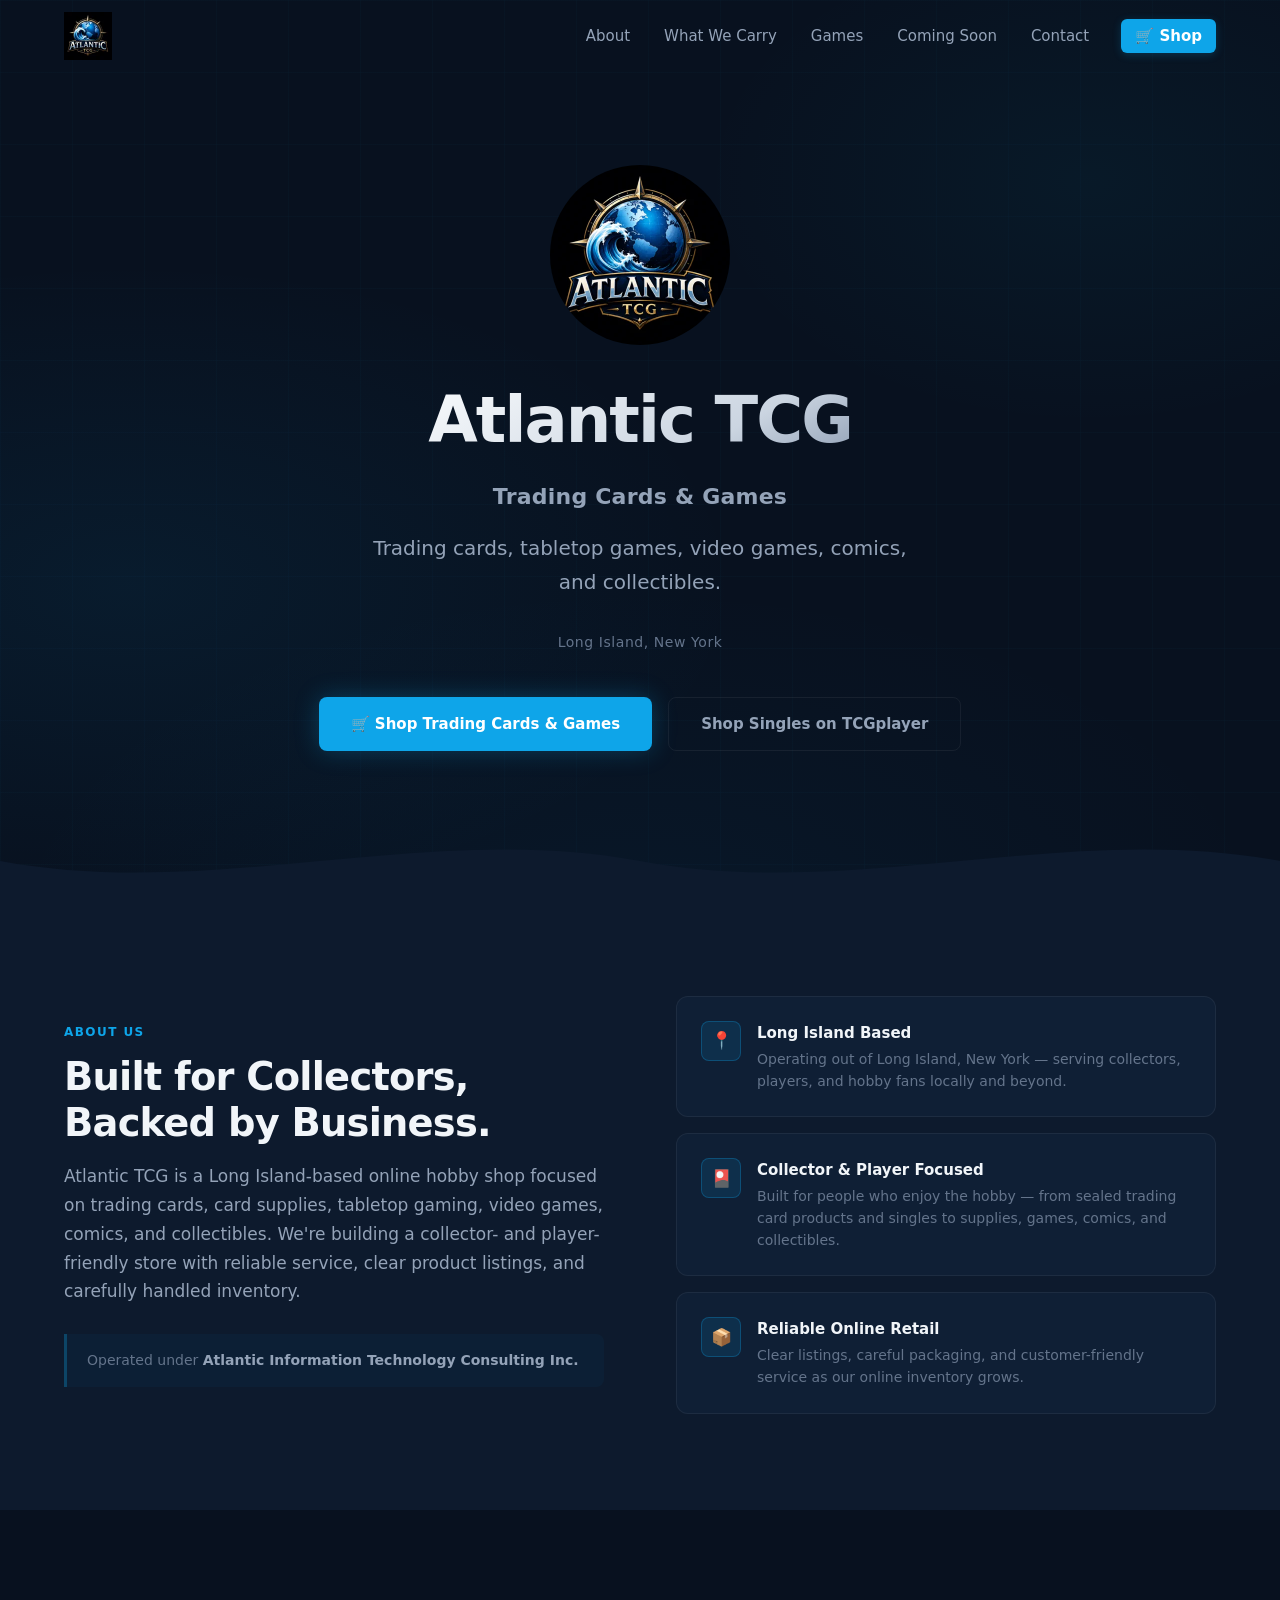
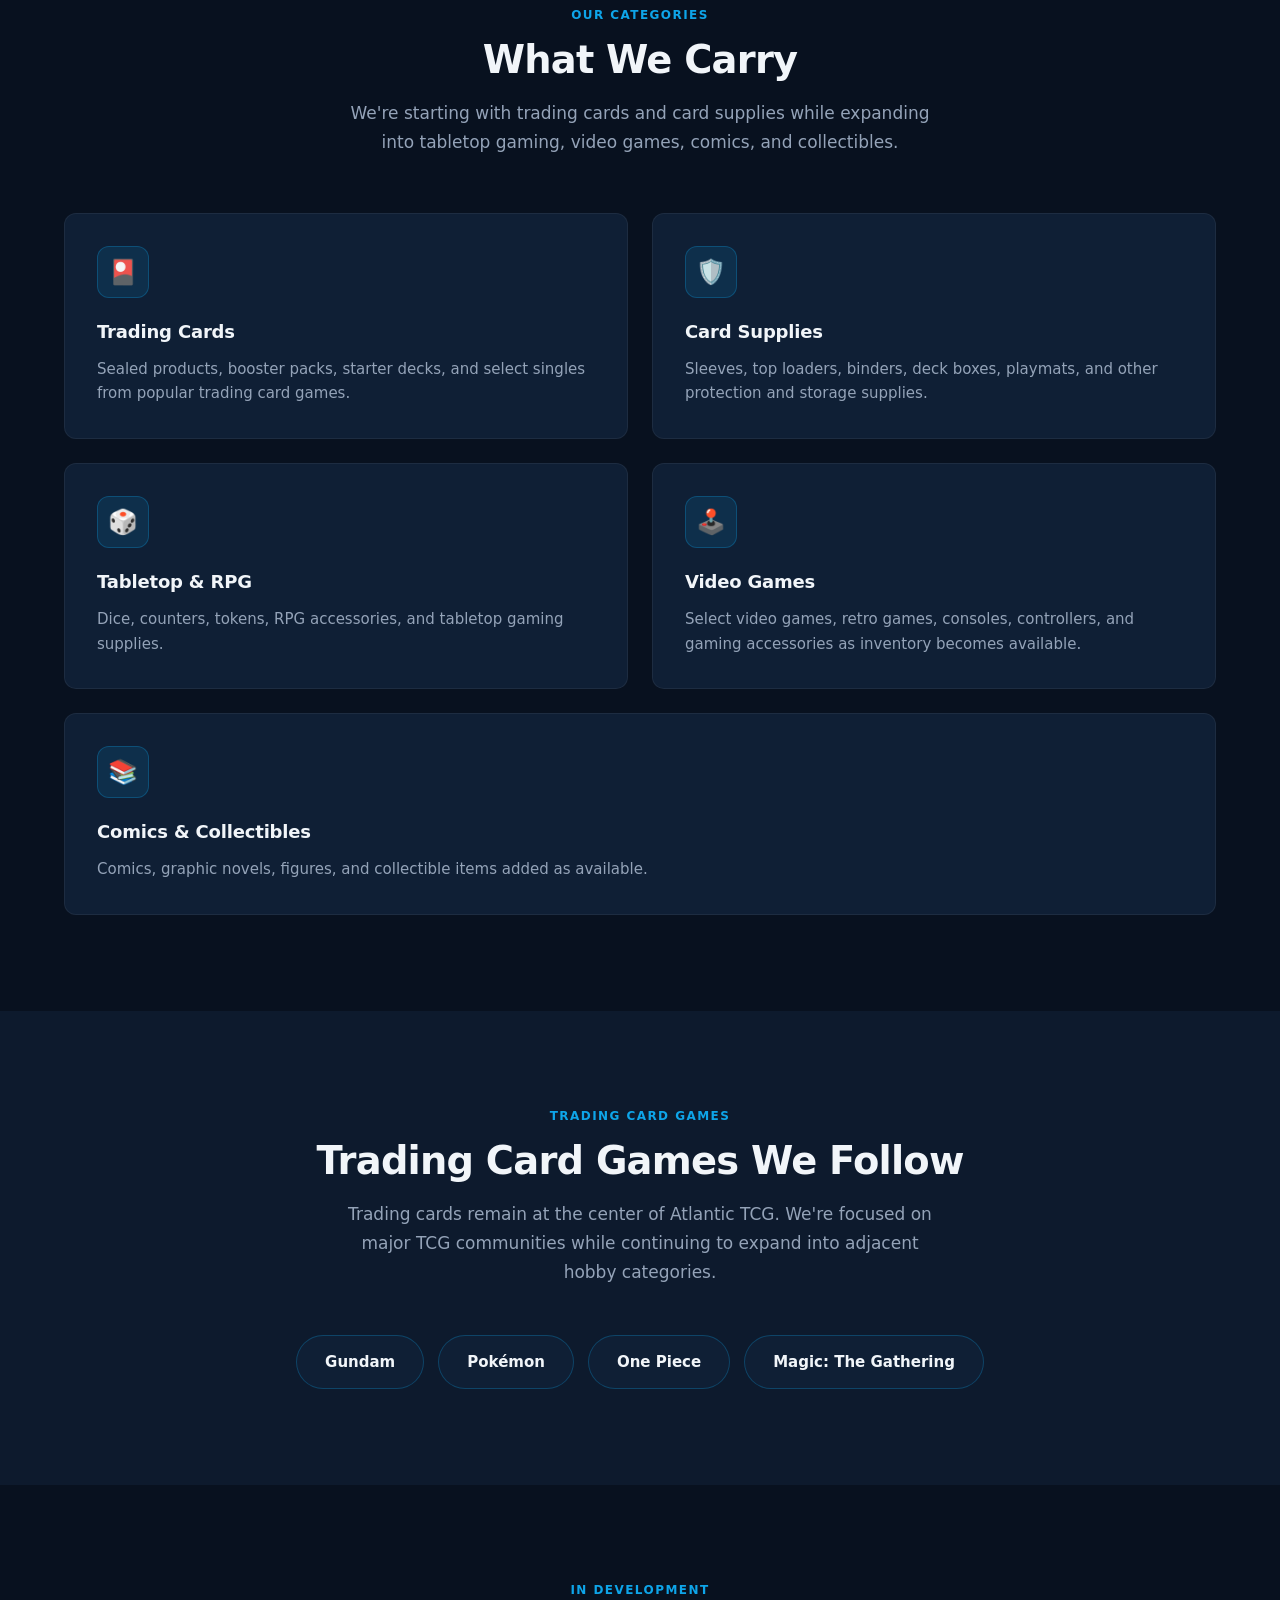
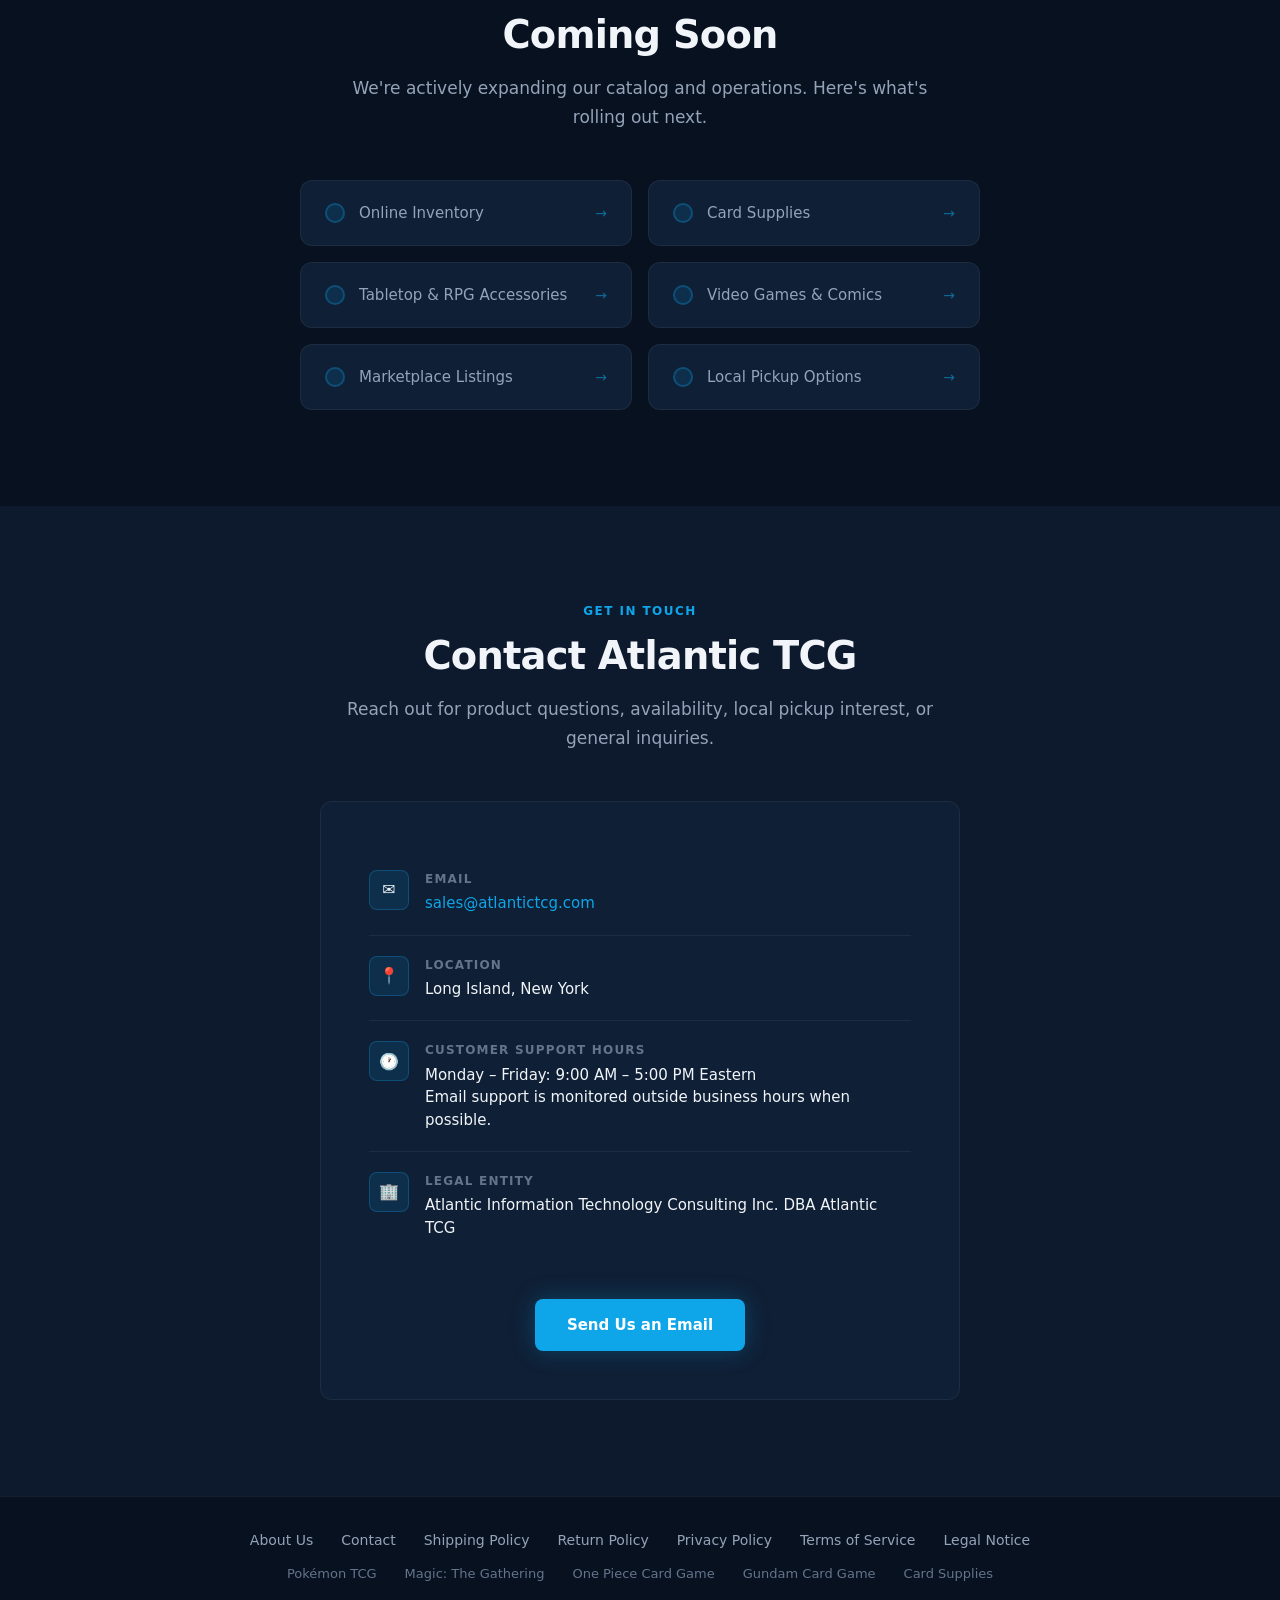
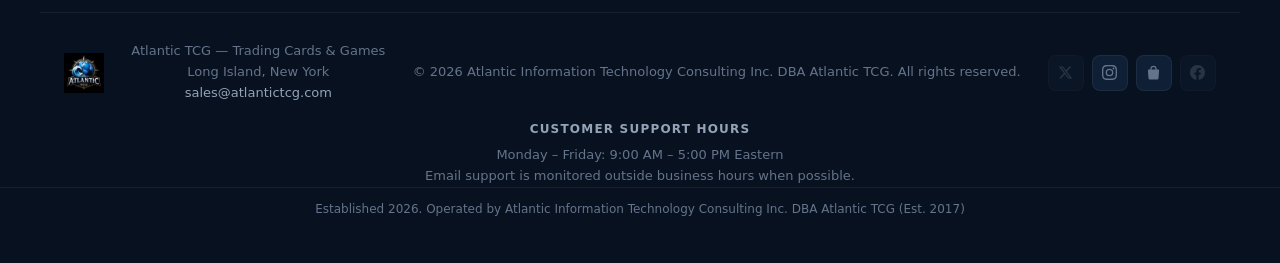
==== commit f503d696: "Link TCGplayer seller store from nav CTAs, game pages, footer, and schema Co-Authored-By: Claude Opu" ====
--- a/index.html
+++ b/index.html
@@ -72,7 +72,8 @@
         },
         "sameAs": [
           "https://www.instagram.com/atlantic.tcg",
-          "https://shop.atlantictcg.com/"
+          "https://shop.atlantictcg.com/",
+          "https://www.tcgplayer.com/sellers/Atlantic-TCG/202f0f4d"
         ],
         "hasOfferCatalog": {
           "@type": "OfferCatalog",
@@ -175,6 +176,7 @@
 
       <div class="hero-actions">
         <a href="https://shop.atlantictcg.com/" class="btn btn-primary" target="_blank" rel="noopener">🛒 Shop Trading Cards &amp; Games</a>
+        <a href="https://www.tcgplayer.com/sellers/Atlantic-TCG/202f0f4d" class="btn btn-outline" target="_blank" rel="noopener">Shop Singles on TCGplayer</a>
       </div>
     </div>
 
@@ -464,6 +466,12 @@
             <path d="M12 2.163c3.204 0 3.584.012 4.85.07 3.252.148 4.771 1.691 4.919 4.919.058 1.265.069 1.645.069 4.849 0 3.205-.012 3.584-.069 4.849-.149 3.225-1.664 4.771-4.919 4.919-1.266.058-1.644.07-4.85.07-3.204 0-3.584-.012-4.849-.07-3.26-.149-4.771-1.699-4.919-4.92-.058-1.265-.07-1.644-.07-4.849 0-3.204.013-3.583.07-4.849.149-3.227 1.664-4.771 4.919-4.919 1.266-.057 1.645-.069 4.849-.069zM12 0C8.741 0 8.333.014 7.053.072 2.695.272.273 2.69.073 7.052.014 8.333 0 8.741 0 12c0 3.259.014 3.668.072 4.948.2 4.358 2.618 6.78 6.98 6.98C8.333 23.986 8.741 24 12 24c3.259 0 3.668-.014 4.948-.072 4.354-.2 6.782-2.618 6.979-6.98.059-1.28.073-1.689.073-4.948 0-3.259-.014-3.667-.072-4.947-.196-4.354-2.617-6.78-6.979-6.98C15.668.014 15.259 0 12 0zm0 5.838a6.162 6.162 0 100 12.324 6.162 6.162 0 000-12.324zM12 16a4 4 0 110-8 4 4 0 010 8zm6.406-11.845a1.44 1.44 0 100 2.881 1.44 1.44 0 000-2.881z"/>
           </svg>
         </a>
+        <!-- TCGplayer -->
+        <a href="https://www.tcgplayer.com/sellers/Atlantic-TCG/202f0f4d" class="social-link" aria-label="TCGplayer store" title="TCGplayer store" target="_blank" rel="noopener noreferrer">
+          <svg viewBox="0 0 24 24" xmlns="http://www.w3.org/2000/svg" aria-hidden="true">
+            <path d="M7 7V6a5 5 0 0110 0v1h3a1 1 0 011 1l-1 13a2 2 0 01-2 2H6a2 2 0 01-2-2L3 8a1 1 0 011-1h3zm2 0h6V6a3 3 0 00-6 0v1z"/>
+          </svg>
+        </a>
         <!-- Facebook -->
         <span class="social-link social-link--soon" aria-label="Facebook (coming soon)" title="Coming soon">
           <svg viewBox="0 0 24 24" xmlns="http://www.w3.org/2000/svg" aria-hidden="true">
--- a/styles.css
+++ b/styles.css
@@ -268,6 +268,12 @@
   background: var(--border-subtle);
 }
 
+.cta-row {
+  display: flex;
+  flex-wrap: wrap;
+  gap: 12px;
+}
+
 /* ============================================================
    HERO
    ============================================================ */
@@ -955,6 +961,8 @@
 /* Buttons inside legal-body keep button text color, not link color */
 .legal-body a.btn-primary { color: #fff; }
 .legal-body a.btn-primary:hover { opacity: 1; }
+.legal-body a.btn-outline { color: var(--text-secondary); }
+.legal-body a.btn-outline:hover { color: var(--text-primary); opacity: 1; }
 
 .legal-body .legal-note { margin-top: 36px; }
 
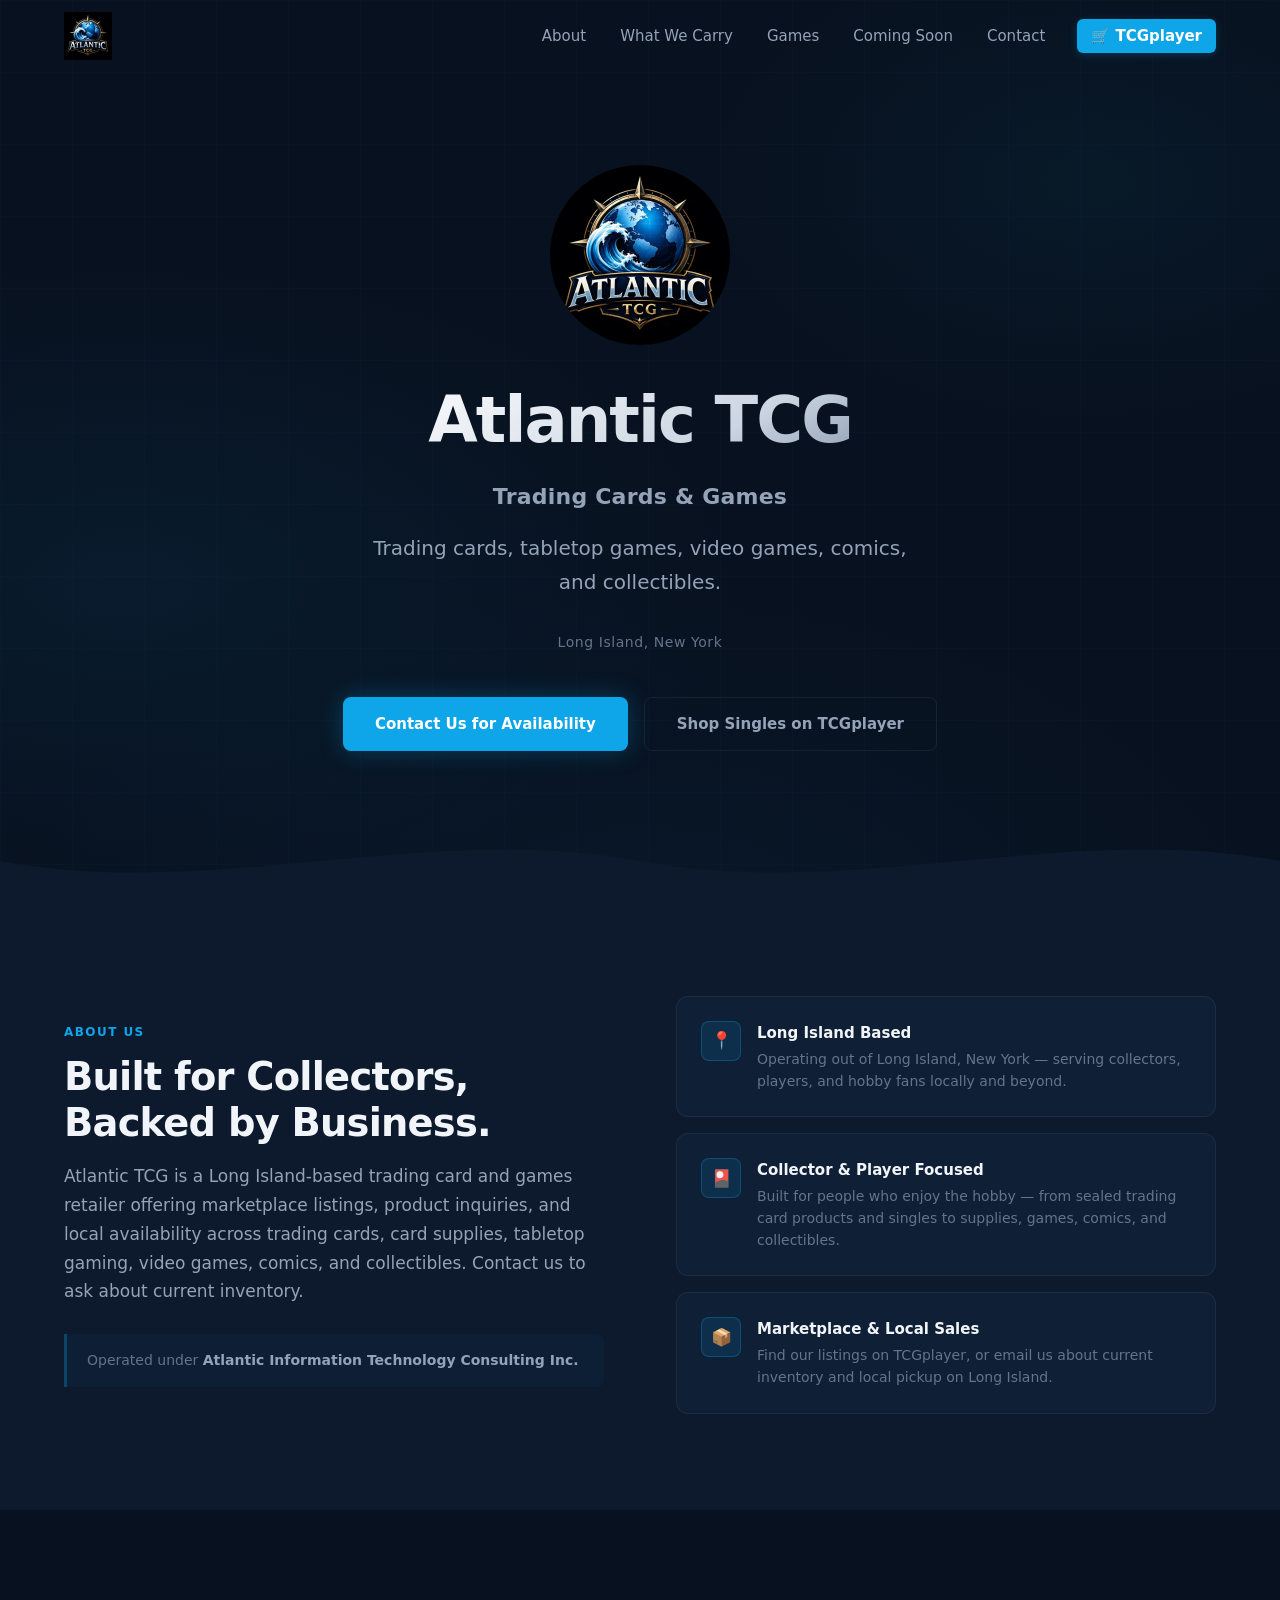
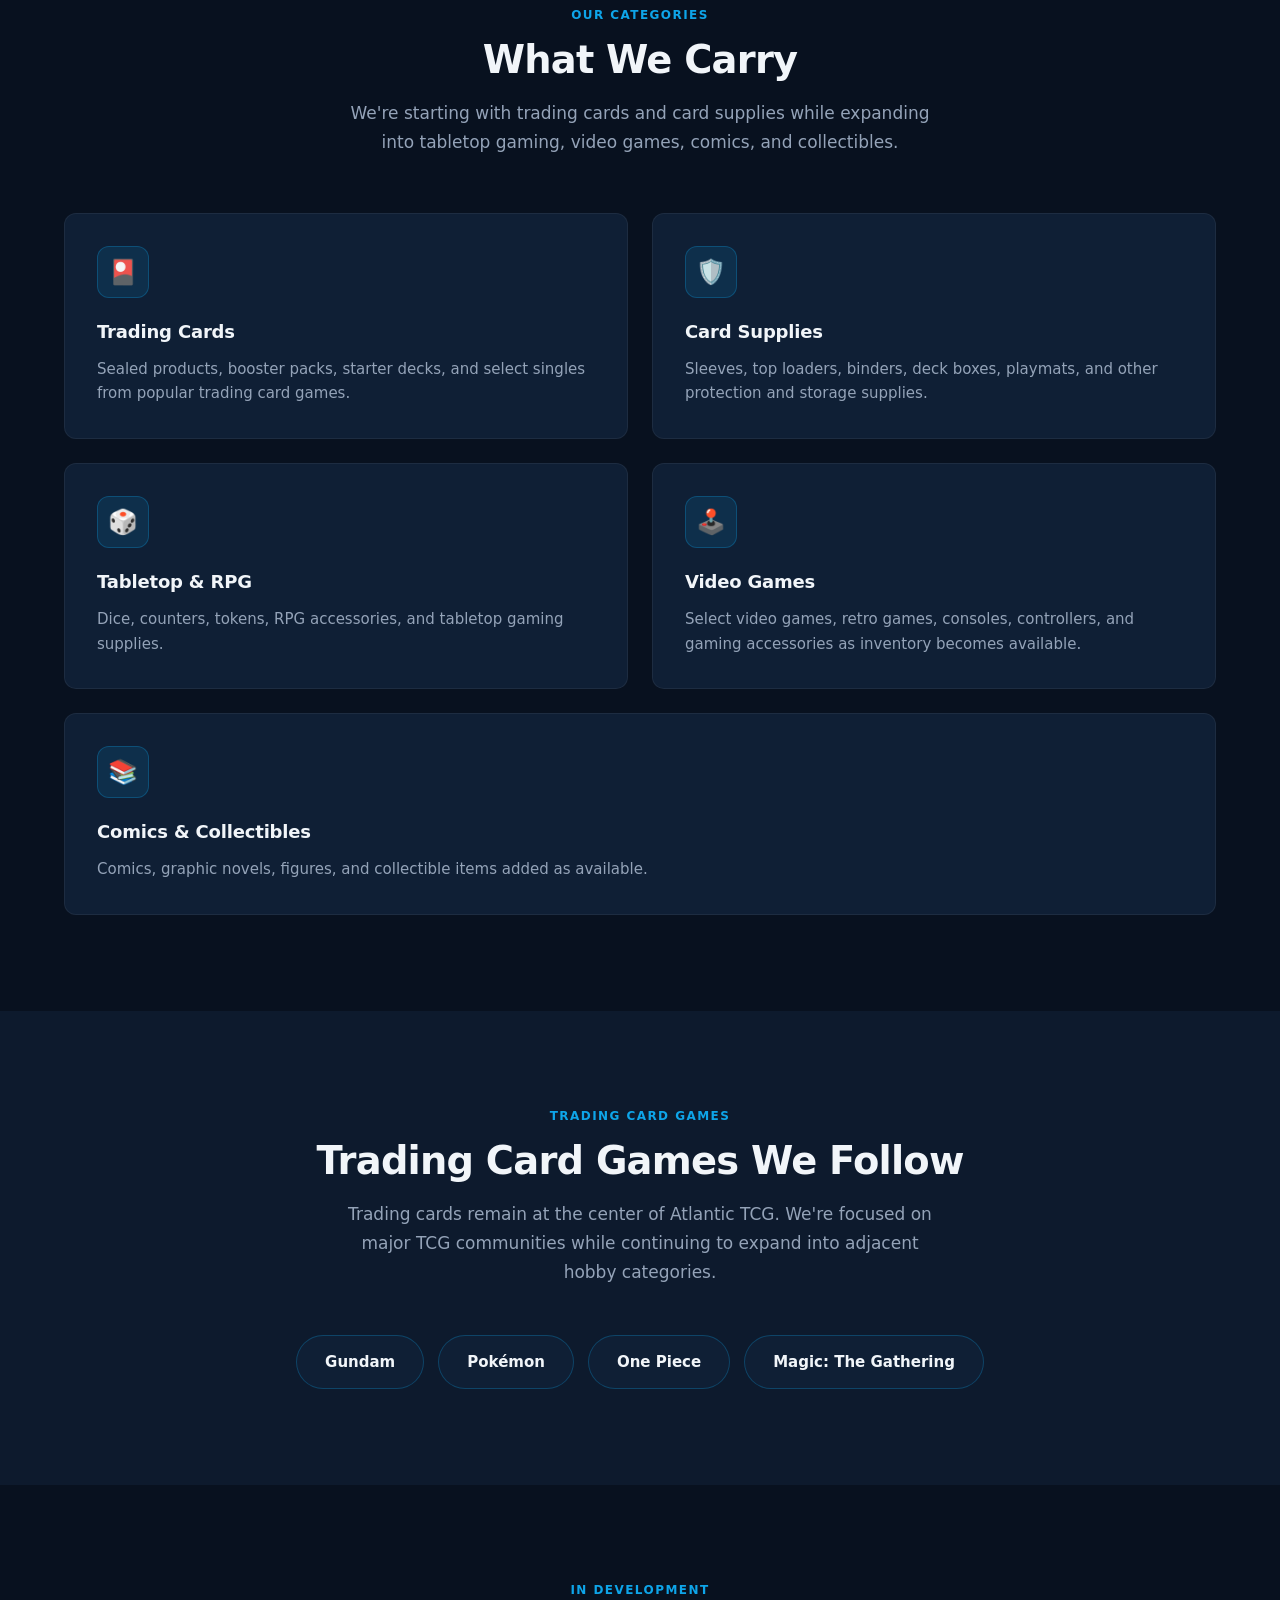
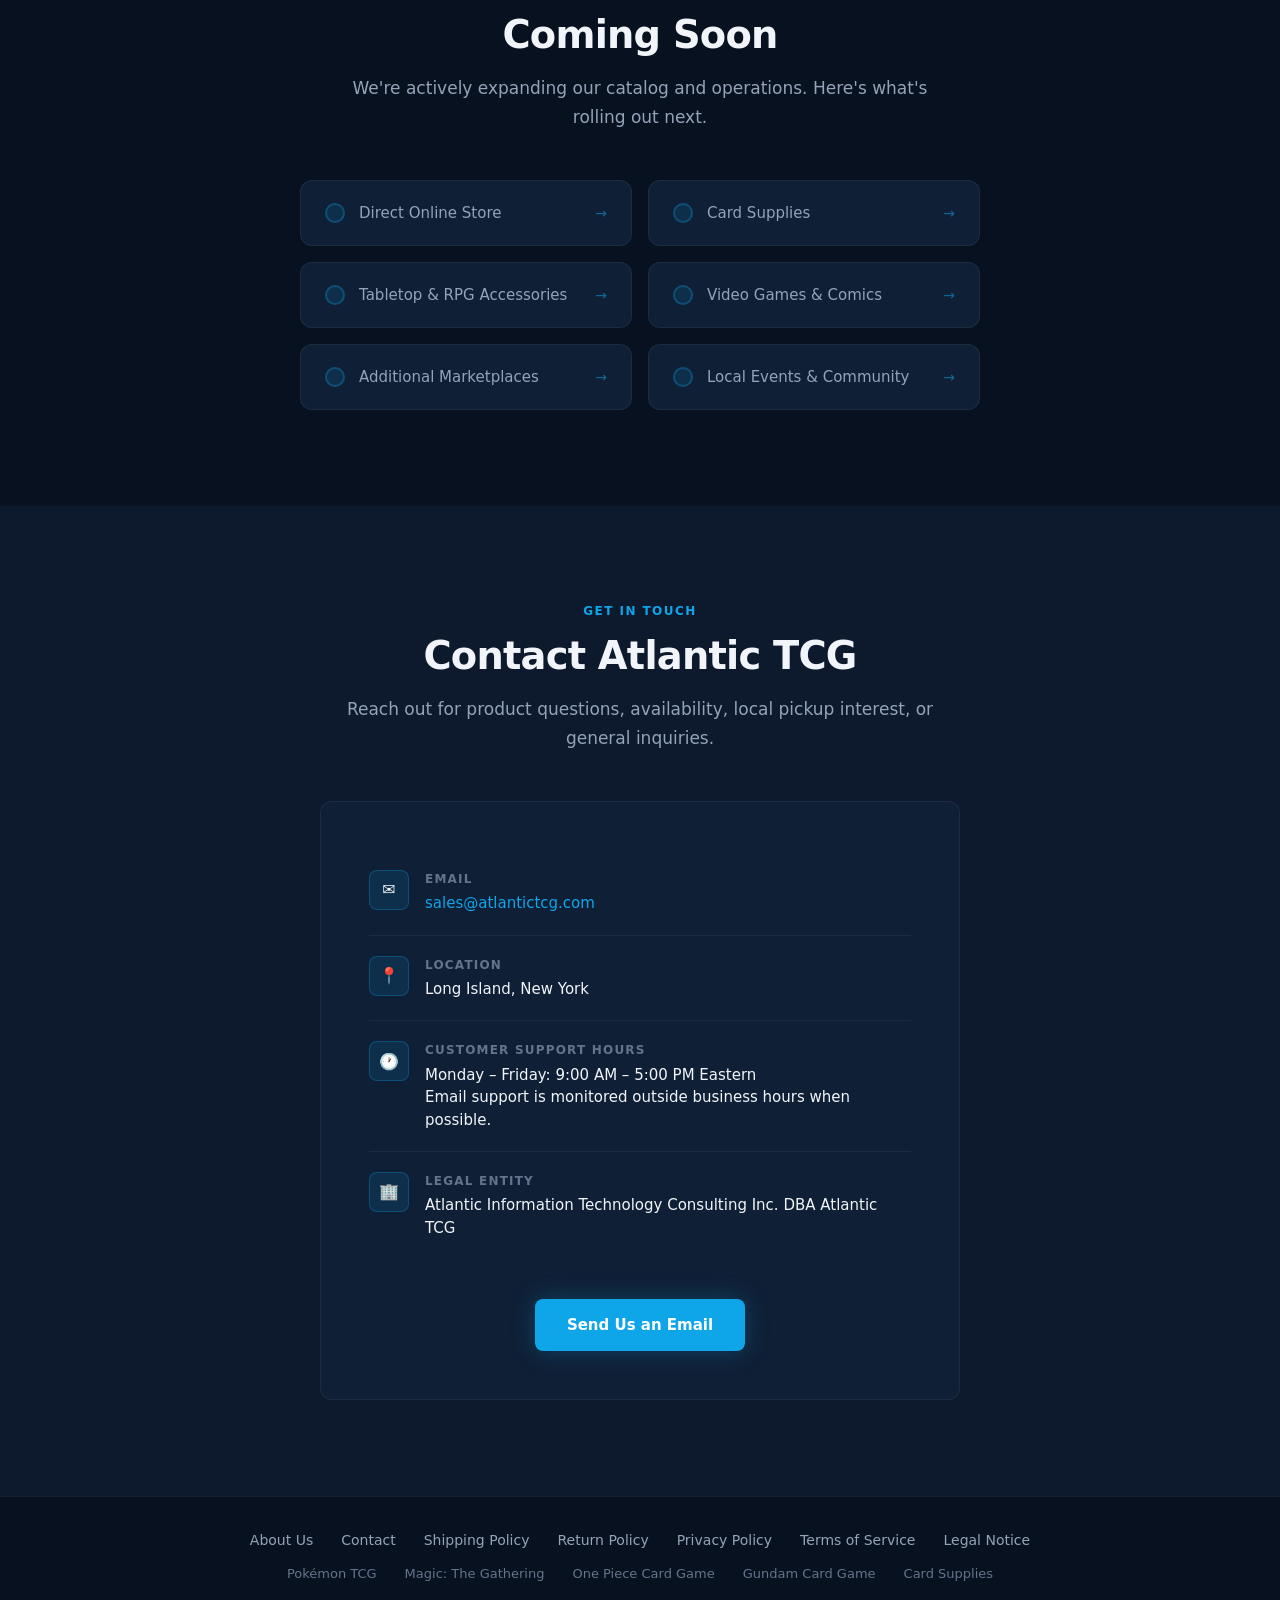
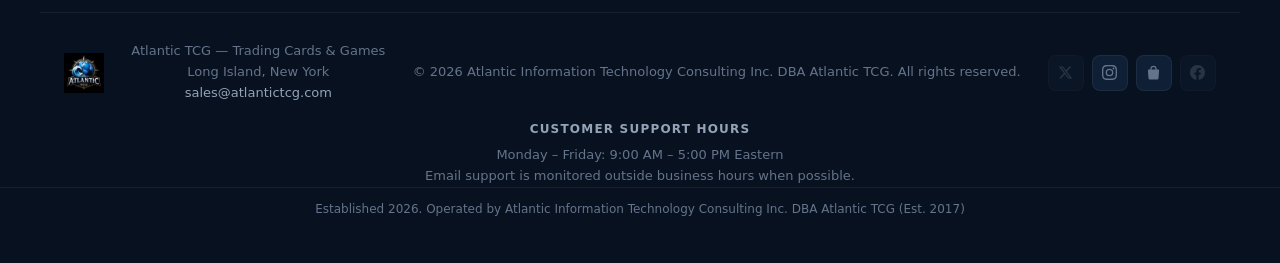
==== commit 99f4d467: "Temporarily remove Shopify storefront links Repoint nav shop buttons to TCGplayer, replace Shopify C" ====
--- a/index.html
+++ b/index.html
@@ -4,18 +4,17 @@
   <meta charset="UTF-8">
   <meta name="viewport" content="width=device-width, initial-scale=1.0">
   <title>Atlantic TCG — Trading Cards & Games | Long Island, NY</title>
-  <meta name="description" content="Atlantic TCG is a Long Island-based online hobby shop for trading cards, card supplies, tabletop gaming, video games, comics, and collectibles.">
+  <meta name="description" content="Atlantic TCG is a Long Island-based trading card and games retailer offering marketplace listings, product inquiries, and local availability for trading cards, card supplies, tabletop gaming, and collectibles.">
   <meta name="robots" content="index, follow">
   <meta name="author" content="Atlantic TCG">
 
   <link rel="canonical" href="https://www.atlantictcg.com/">
-  <link rel="preconnect" href="https://shop.atlantictcg.com">
 
   <!-- Open Graph -->
   <meta property="og:type" content="website">
   <meta property="og:site_name" content="Atlantic TCG">
   <meta property="og:title" content="Atlantic TCG — Trading Cards &amp; Games">
-  <meta property="og:description" content="Long Island-based online hobby shop for trading cards, card supplies, tabletop gaming, video games, comics, and collectibles.">
+  <meta property="og:description" content="Long Island-based trading card and games retailer offering marketplace listings, product inquiries, and local availability for trading cards, card supplies, tabletop gaming, and collectibles.">
   <meta property="og:url" content="https://www.atlantictcg.com/">
   <meta property="og:image" content="https://www.atlantictcg.com/social-card.jpg">
   <meta property="og:image:width" content="1200">
@@ -24,7 +23,7 @@
   <!-- Twitter Card -->
   <meta name="twitter:card" content="summary_large_image">
   <meta name="twitter:title" content="Atlantic TCG — Trading Cards &amp; Games">
-  <meta name="twitter:description" content="Long Island-based online hobby shop for trading cards, card supplies, tabletop gaming, video games, comics, and collectibles.">
+  <meta name="twitter:description" content="Long Island-based trading card and games retailer offering marketplace listings, product inquiries, and local availability for trading cards, card supplies, tabletop gaming, and collectibles.">
   <meta name="twitter:image" content="https://www.atlantictcg.com/social-card.jpg">
 
   <!-- Icons -->
@@ -50,7 +49,7 @@
         "@id": "https://www.atlantictcg.com/#store",
         "name": "Atlantic TCG",
         "legalName": "Atlantic Information Technology Consulting Inc.",
-        "description": "Long Island-based online hobby shop for trading cards, card supplies, tabletop gaming, video games, comics, and collectibles.",
+        "description": "Long Island-based trading card and games retailer offering marketplace listings, product inquiries, and local availability for trading cards, card supplies, tabletop gaming, and collectibles.",
         "url": "https://www.atlantictcg.com/",
         "logo": "https://www.atlantictcg.com/logo.png",
         "image": "https://www.atlantictcg.com/logo.png",
@@ -72,37 +71,36 @@
         },
         "sameAs": [
           "https://www.instagram.com/atlantic.tcg",
-          "https://shop.atlantictcg.com/",
           "https://www.tcgplayer.com/sellers/Atlantic-TCG/202f0f4d"
         ],
         "hasOfferCatalog": {
           "@type": "OfferCatalog",
-          "name": "Atlantic TCG Storefront",
+          "name": "Atlantic TCG Product Lines",
           "itemListElement": [
             {
               "@type": "OfferCatalog",
               "name": "Pokémon TCG",
-              "url": "https://shop.atlantictcg.com/collections/pokemon"
+              "url": "https://www.atlantictcg.com/pokemon.html"
             },
             {
               "@type": "OfferCatalog",
               "name": "Magic: The Gathering",
-              "url": "https://shop.atlantictcg.com/collections/magic-the-gathering"
+              "url": "https://www.atlantictcg.com/magic-the-gathering.html"
             },
             {
               "@type": "OfferCatalog",
               "name": "One Piece Card Game",
-              "url": "https://shop.atlantictcg.com/collections/one-piece-card-game"
+              "url": "https://www.atlantictcg.com/one-piece-card-game.html"
             },
             {
               "@type": "OfferCatalog",
               "name": "Gundam Card Game",
-              "url": "https://shop.atlantictcg.com/collections/gundam-card-game"
+              "url": "https://www.atlantictcg.com/gundam-card-game.html"
             },
             {
               "@type": "OfferCatalog",
               "name": "Card Supplies",
-              "url": "https://shop.atlantictcg.com/collections/all"
+              "url": "https://www.atlantictcg.com/card-supplies.html"
             }
           ]
         }
@@ -136,7 +134,7 @@
         <li><a href="#brands">Games</a></li>
         <li><a href="#coming-soon">Coming Soon</a></li>
         <li><a href="#contact">Contact</a></li>
-        <li><a href="https://shop.atlantictcg.com/" class="nav-shop" target="_blank" rel="noopener">🛒 Shop</a></li>
+        <li><a href="https://www.tcgplayer.com/sellers/Atlantic-TCG/202f0f4d" class="nav-shop" target="_blank" rel="noopener">🛒 TCGplayer</a></li>
       </ul>
 
       <button class="nav-toggle" id="navToggle" aria-label="Toggle navigation menu" aria-expanded="false" aria-controls="navMobile">
@@ -152,7 +150,7 @@
       <a href="#brands" role="menuitem">Games</a>
       <a href="#coming-soon" role="menuitem">Coming Soon</a>
       <a href="#contact" role="menuitem">Contact</a>
-      <a href="https://shop.atlantictcg.com/" class="nav-mobile-shop" role="menuitem" target="_blank" rel="noopener">🛒 Shop Now</a>
+      <a href="https://www.tcgplayer.com/sellers/Atlantic-TCG/202f0f4d" class="nav-mobile-shop" role="menuitem" target="_blank" rel="noopener">🛒 Shop on TCGplayer</a>
     </div>
   </nav>
 
@@ -175,7 +173,7 @@
       <span class="hero-location">Long Island, New York</span>
 
       <div class="hero-actions">
-        <a href="https://shop.atlantictcg.com/" class="btn btn-primary" target="_blank" rel="noopener">🛒 Shop Trading Cards &amp; Games</a>
+        <a href="mailto:sales@atlantictcg.com" class="btn btn-primary">Contact Us for Availability</a>
         <a href="https://www.tcgplayer.com/sellers/Atlantic-TCG/202f0f4d" class="btn btn-outline" target="_blank" rel="noopener">Shop Singles on TCGplayer</a>
       </div>
     </div>
@@ -199,7 +197,7 @@
           <span class="section-label">About Us</span>
           <h2 class="section-title">Built for Collectors,<br>Backed by Business.</h2>
           <p class="section-desc">
-            Atlantic TCG is a Long Island-based online hobby shop focused on trading cards, card supplies, tabletop gaming, video games, comics, and collectibles. We're building a collector- and player-friendly store with reliable service, clear product listings, and carefully handled inventory.
+            Atlantic TCG is a Long Island-based trading card and games retailer offering marketplace listings, product inquiries, and local availability across trading cards, card supplies, tabletop gaming, video games, comics, and collectibles. Contact us to ask about current inventory.
           </p>
           <div class="legal-note">
             Operated under <strong>Atlantic Information Technology Consulting Inc.</strong>
@@ -224,8 +222,8 @@
           <div class="highlight-tile">
             <div class="highlight-icon" aria-hidden="true">📦</div>
             <div>
-              <h4>Reliable Online Retail</h4>
-              <p>Clear listings, careful packaging, and customer-friendly service as our online inventory grows.</p>
+              <h4>Marketplace &amp; Local Sales</h4>
+              <p>Find our listings on TCGplayer, or email us about current inventory and local pickup on Long Island.</p>
             </div>
           </div>
         </div>
@@ -320,7 +318,7 @@
         <div class="checklist" role="list">
           <div class="checklist-item" role="listitem">
             <span class="checklist-dot" aria-hidden="true"></span>
-            Online Inventory
+            Direct Online Store
             <span class="checklist-arrow" aria-hidden="true">&#8594;</span>
           </div>
           <div class="checklist-item" role="listitem">
@@ -340,12 +338,12 @@
           </div>
           <div class="checklist-item" role="listitem">
             <span class="checklist-dot" aria-hidden="true"></span>
-            Marketplace Listings
+            Additional Marketplaces
             <span class="checklist-arrow" aria-hidden="true">&#8594;</span>
           </div>
           <div class="checklist-item" role="listitem">
             <span class="checklist-dot" aria-hidden="true"></span>
-            Local Pickup Options
+            Local Events &amp; Community
             <span class="checklist-arrow" aria-hidden="true">&#8594;</span>
           </div>
         </div>
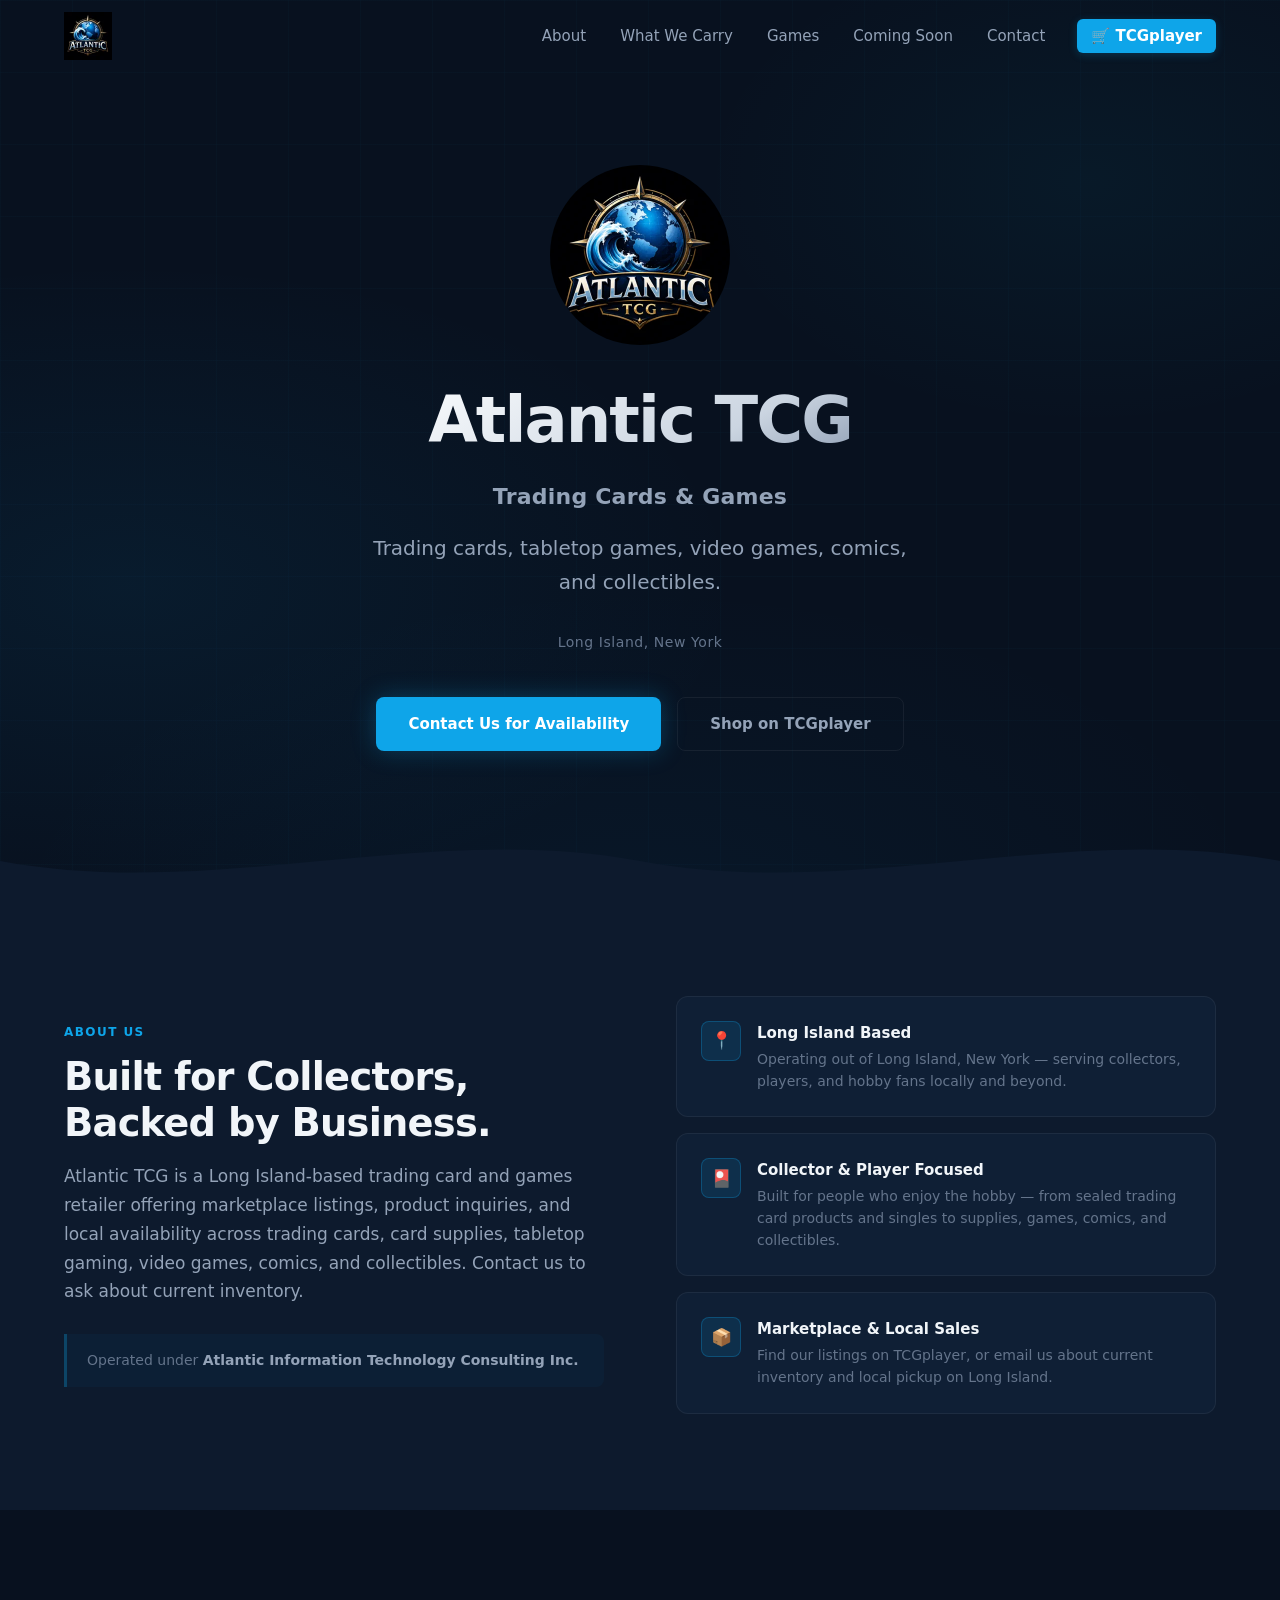
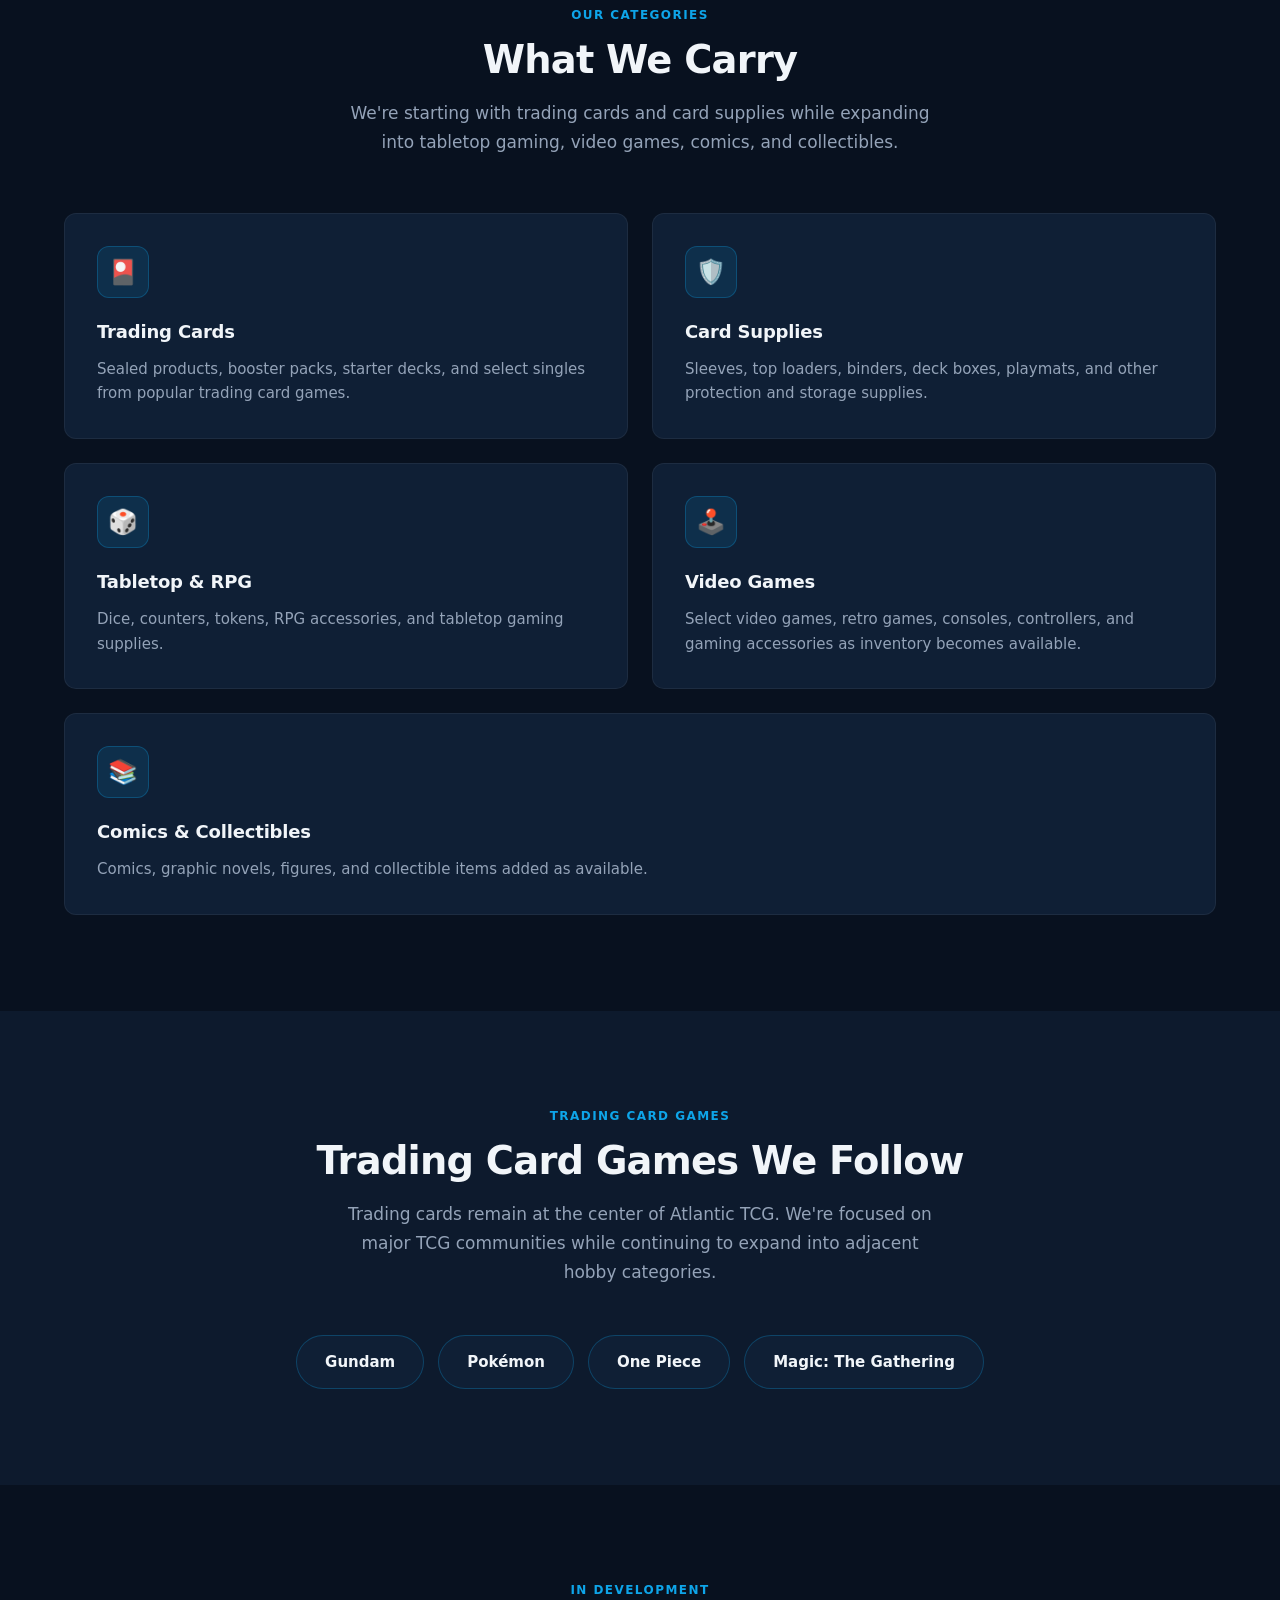
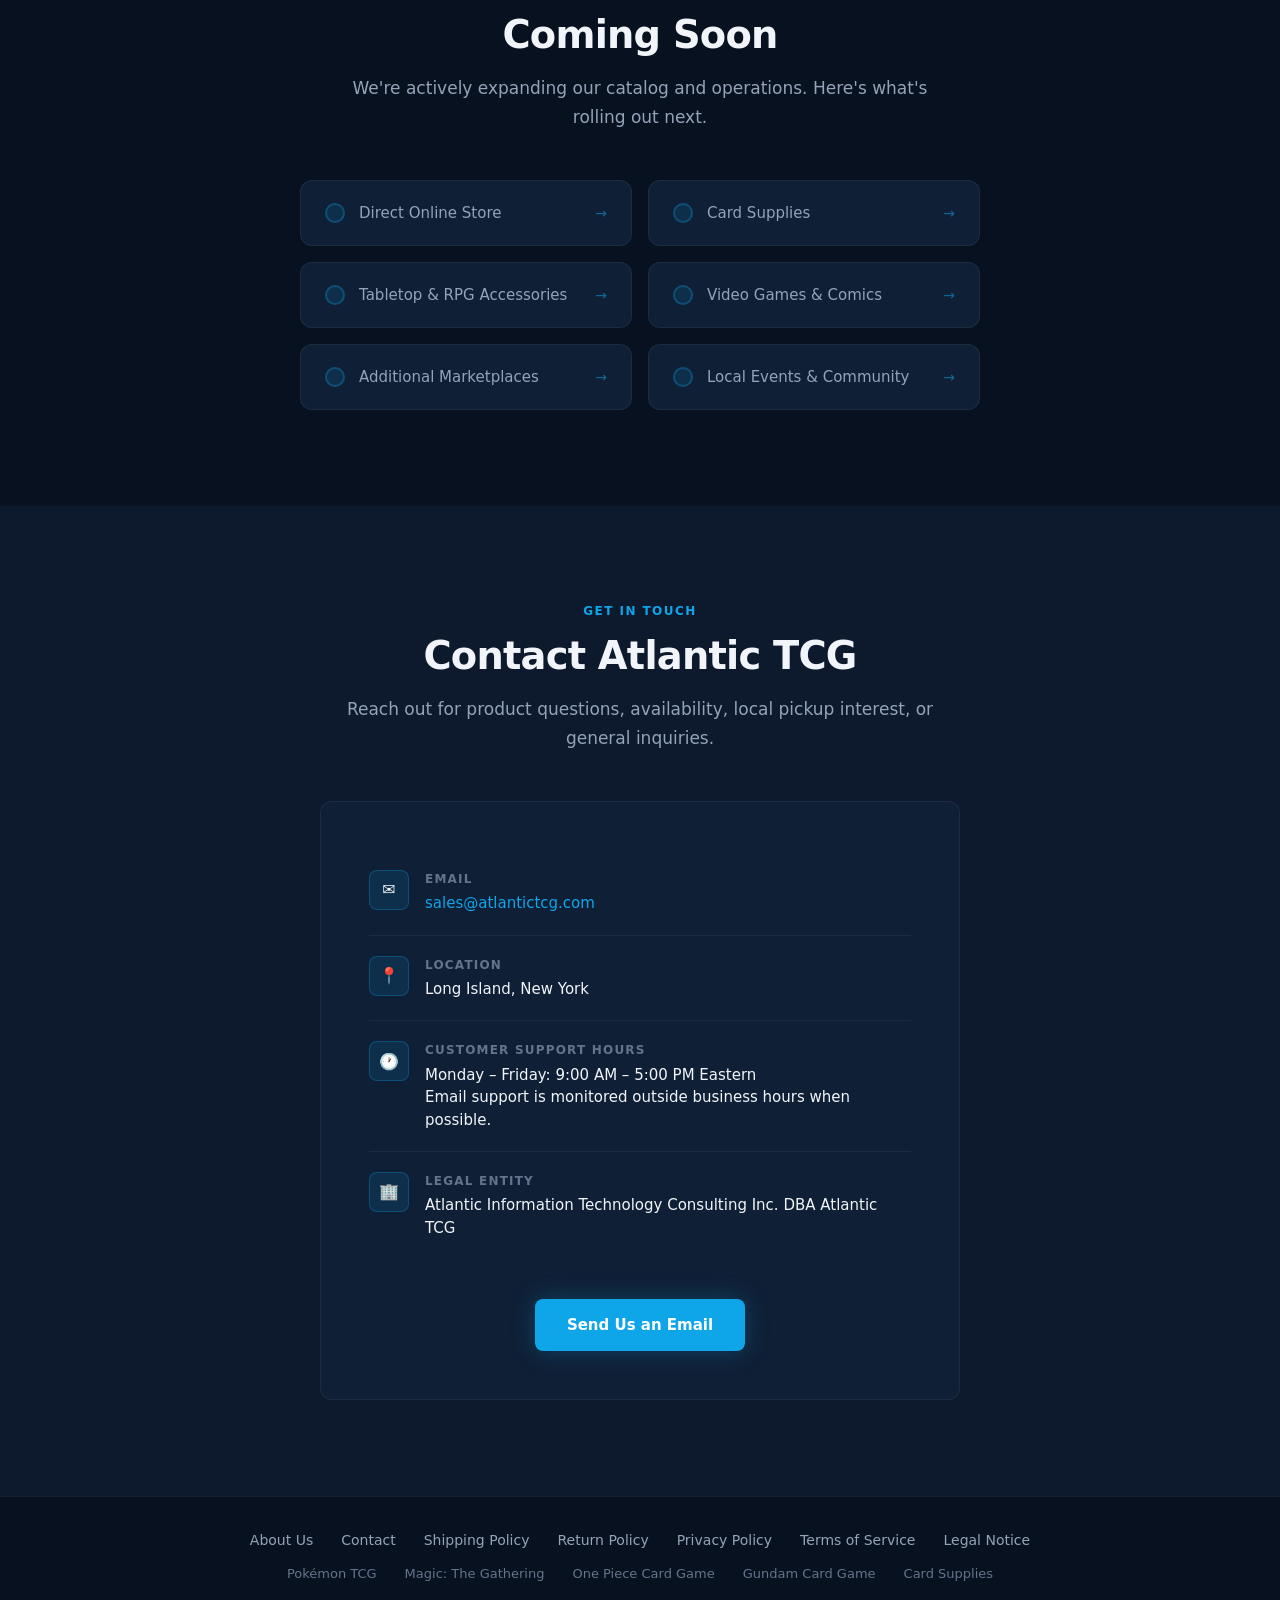
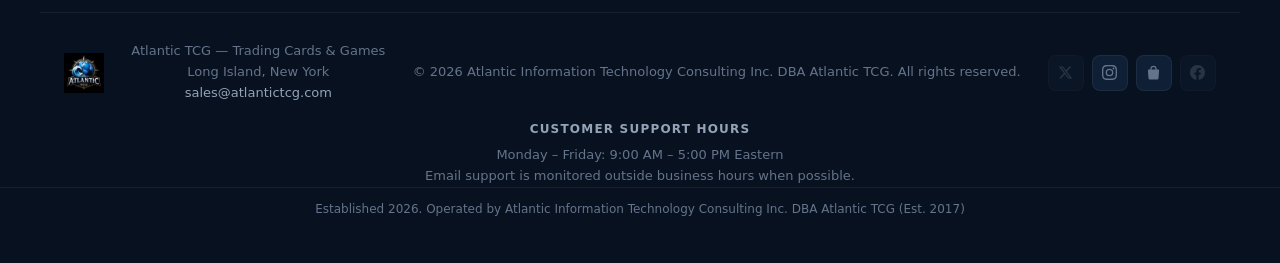
==== commit 860dce92: "Updated wording for links" ====
--- a/index.html
+++ b/index.html
@@ -174,7 +174,7 @@
 
       <div class="hero-actions">
         <a href="mailto:sales@atlantictcg.com" class="btn btn-primary">Contact Us for Availability</a>
-        <a href="https://www.tcgplayer.com/sellers/Atlantic-TCG/202f0f4d" class="btn btn-outline" target="_blank" rel="noopener">Shop Singles on TCGplayer</a>
+        <a href="https://www.tcgplayer.com/sellers/Atlantic-TCG/202f0f4d" class="btn btn-outline" target="_blank" rel="noopener">Shop on TCGplayer</a>
       </div>
     </div>
 
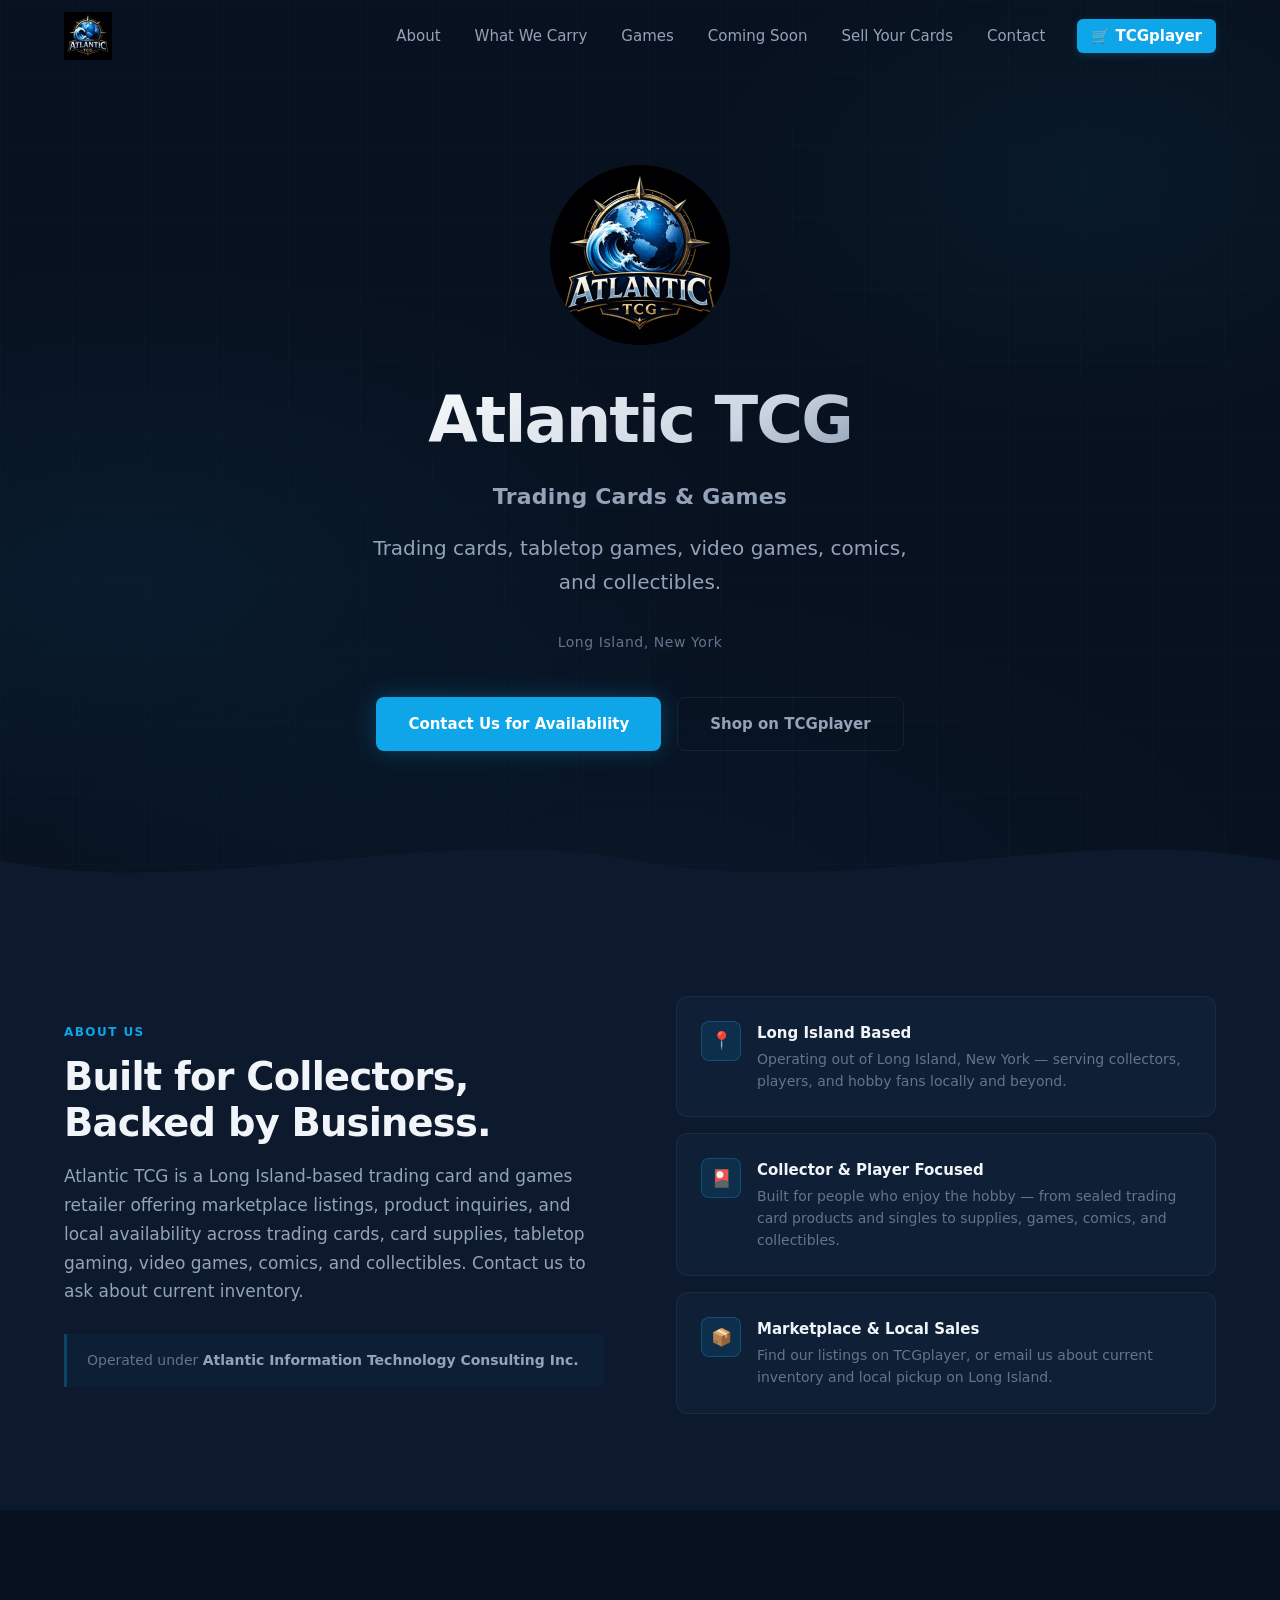
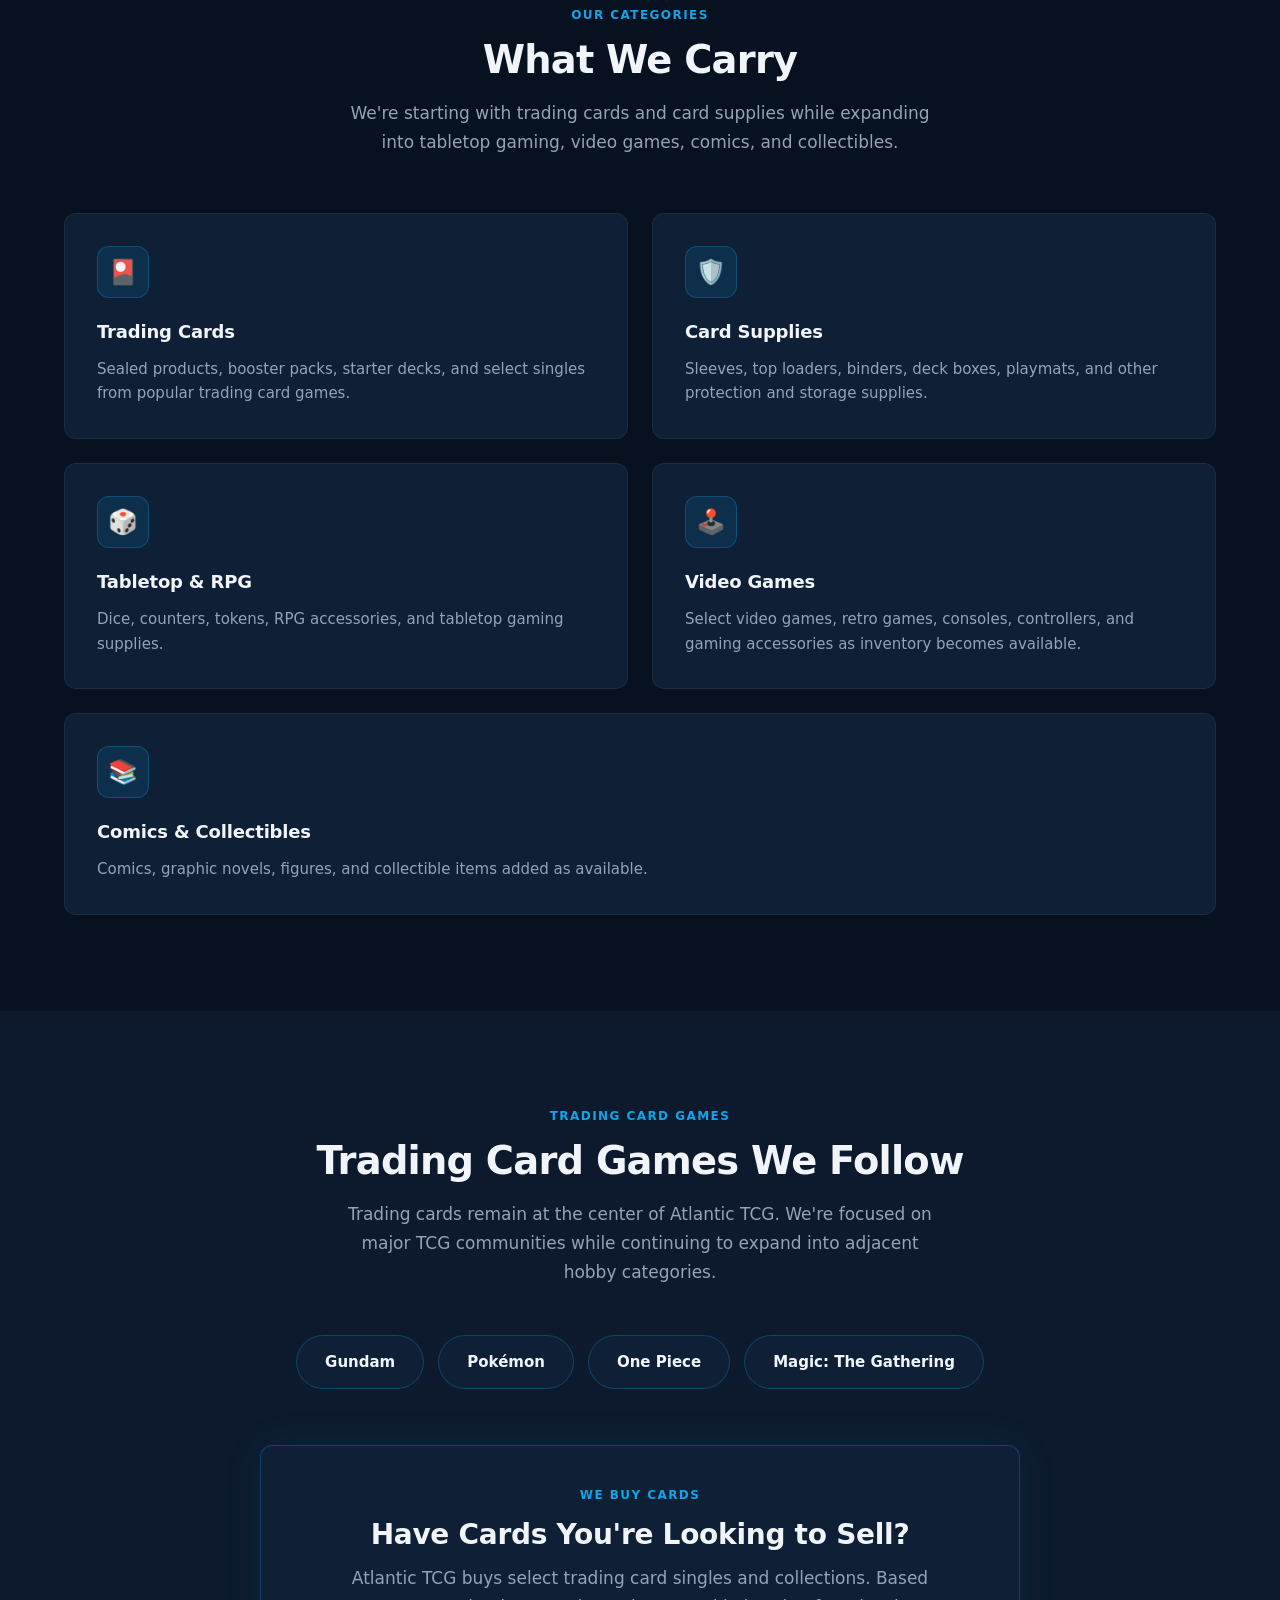
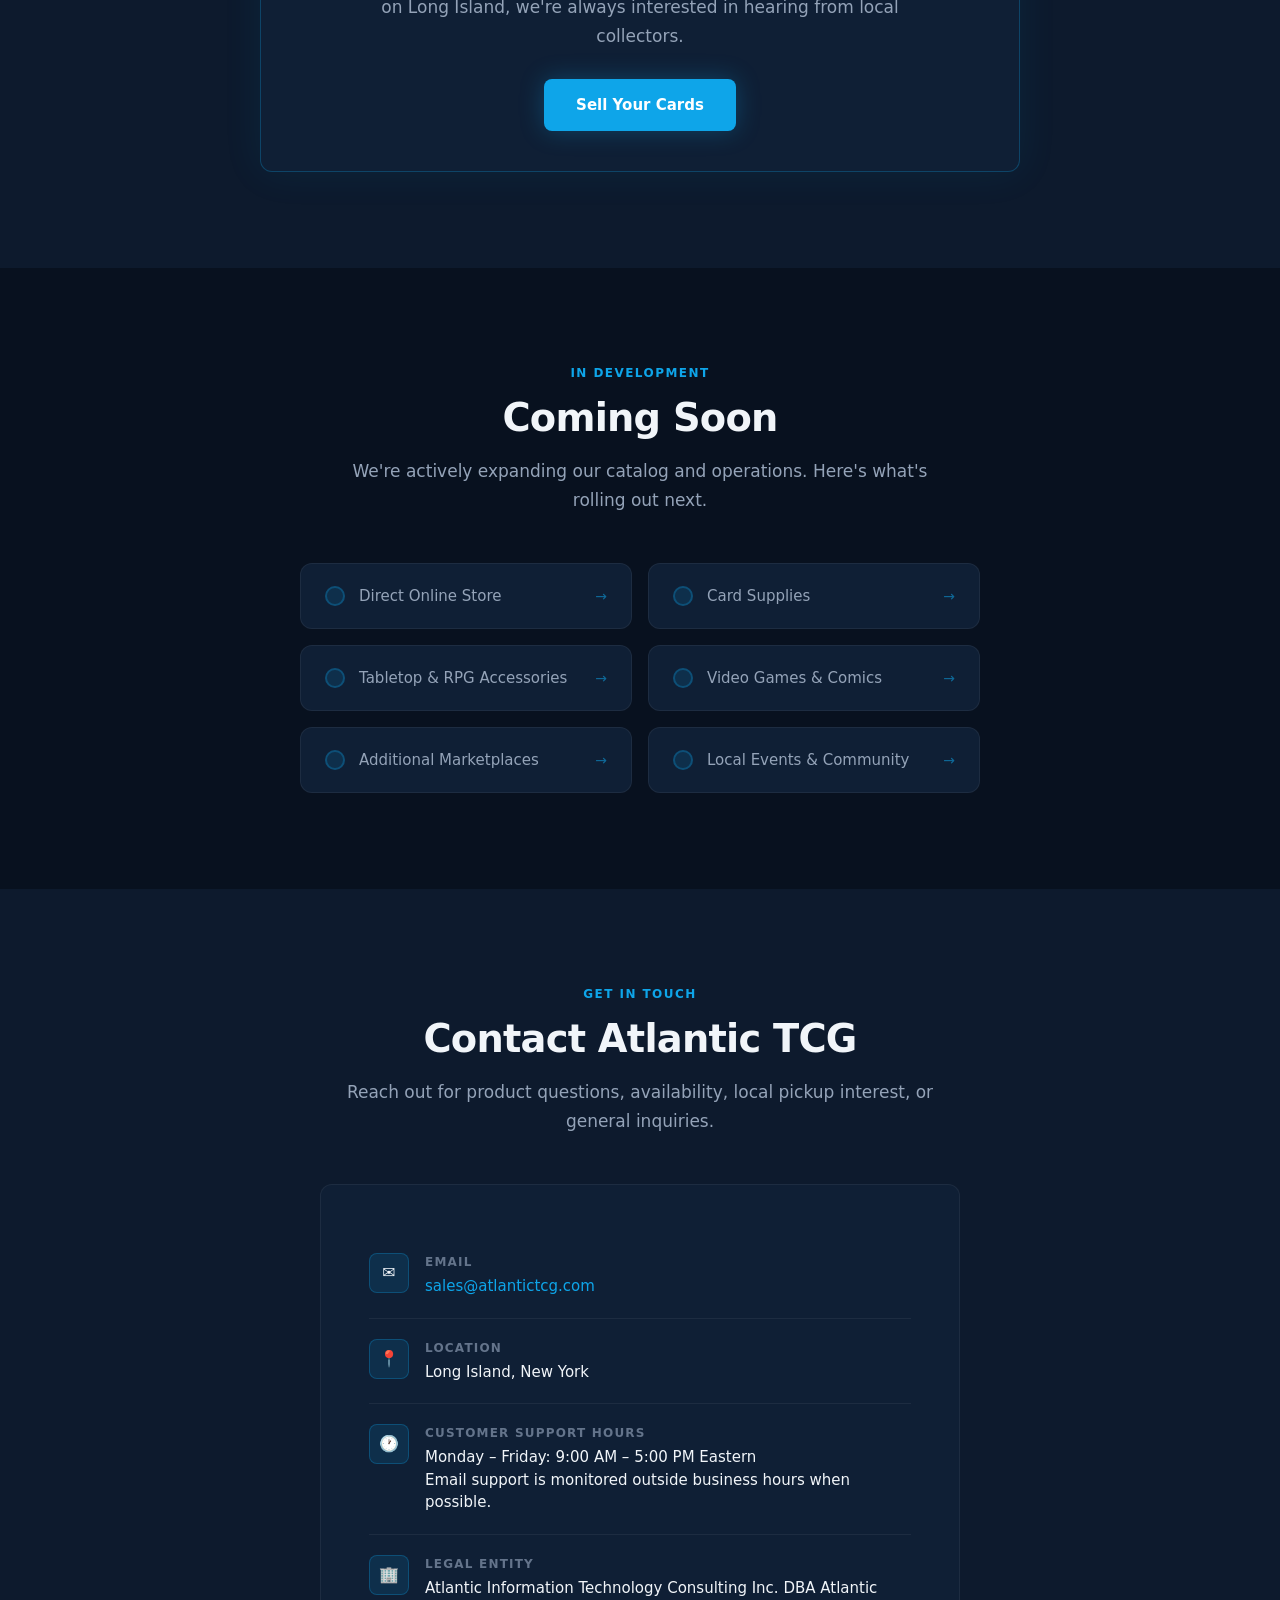
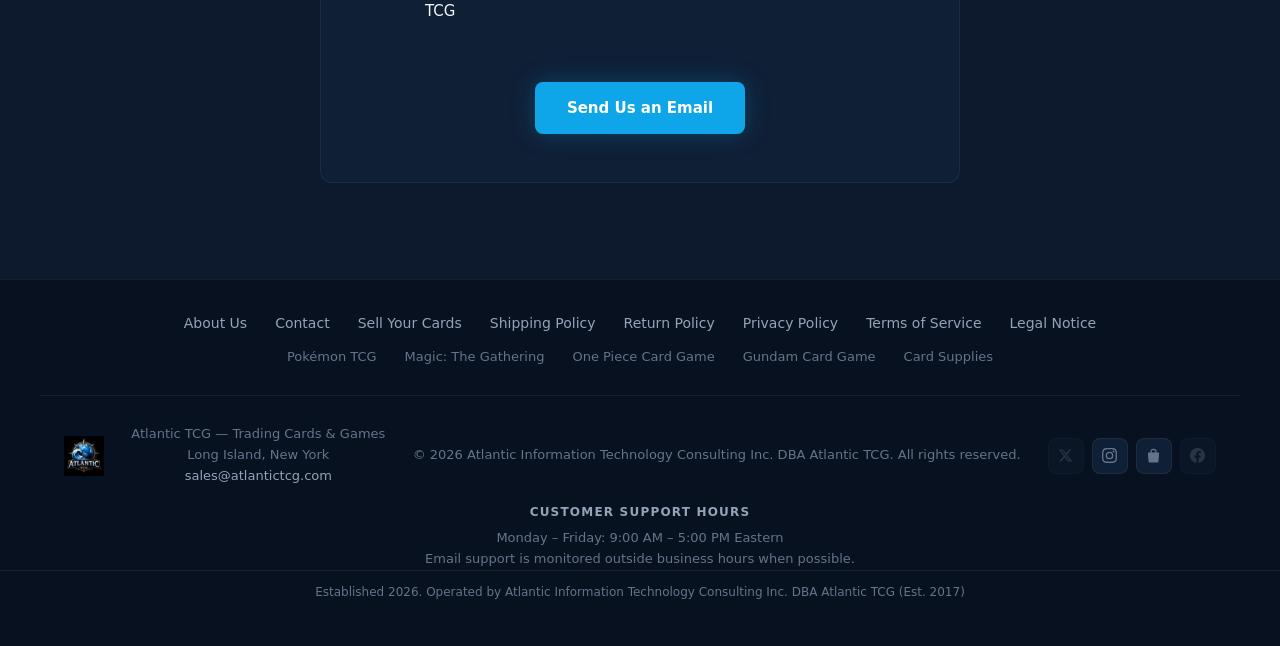
==== commit 05335f9f: "Add Sell Your Cards collection-buying page New sell-your-cards.html with a three-step selling proces" ====
--- a/index.html
+++ b/index.html
@@ -133,6 +133,7 @@
         <li><a href="#products">What We Carry</a></li>
         <li><a href="#brands">Games</a></li>
         <li><a href="#coming-soon">Coming Soon</a></li>
+        <li><a href="/sell-your-cards.html">Sell Your Cards</a></li>
         <li><a href="#contact">Contact</a></li>
         <li><a href="https://www.tcgplayer.com/sellers/Atlantic-TCG/202f0f4d" class="nav-shop" target="_blank" rel="noopener">🛒 TCGplayer</a></li>
       </ul>
@@ -149,6 +150,7 @@
       <a href="#products" role="menuitem">What We Carry</a>
       <a href="#brands" role="menuitem">Games</a>
       <a href="#coming-soon" role="menuitem">Coming Soon</a>
+      <a href="/sell-your-cards.html" role="menuitem">Sell Your Cards</a>
       <a href="#contact" role="menuitem">Contact</a>
       <a href="https://www.tcgplayer.com/sellers/Atlantic-TCG/202f0f4d" class="nav-mobile-shop" role="menuitem" target="_blank" rel="noopener">🛒 Shop on TCGplayer</a>
     </div>
@@ -300,6 +302,13 @@
         <a href="/one-piece-card-game.html" class="brand-badge" role="listitem">One Piece</a>
         <a href="/magic-the-gathering.html" class="brand-badge" role="listitem">Magic: The Gathering</a>
       </div>
+
+      <aside class="sell-banner" id="sell" aria-labelledby="sell-title">
+        <span class="section-label">We Buy Cards</span>
+        <h2 class="sell-banner-title" id="sell-title">Have Cards You're Looking to Sell?</h2>
+        <p class="section-desc">Atlantic TCG buys select trading card singles and collections. Based on Long Island, we're always interested in hearing from local collectors.</p>
+        <a href="/sell-your-cards.html" class="btn btn-primary">Sell Your Cards</a>
+      </aside>
 
     </div>
   </section>
@@ -420,6 +429,7 @@
     <nav class="footer-nav" aria-label="Footer navigation">
       <a href="/about.html">About Us</a>
       <a href="#contact">Contact</a>
+      <a href="/sell-your-cards.html">Sell Your Cards</a>
       <a href="/shipping.html">Shipping Policy</a>
       <a href="/returns.html">Return Policy</a>
       <a href="/privacy.html">Privacy Policy</a>
--- a/styles.css
+++ b/styles.css
@@ -815,6 +815,93 @@
 }
 
 /* ============================================================
+   SELL YOUR CARDS (homepage banner + sell-your-cards page)
+   ============================================================ */
+.sell-banner {
+  max-width: 760px;
+  margin: 56px auto 0;
+  padding: 40px;
+  background: var(--bg-card);
+  border: 1px solid var(--accent-border);
+  border-radius: var(--radius);
+  box-shadow: 0 0 40px rgba(14, 165, 233, 0.08);
+}
+
+.sell-banner-title {
+  font-size: clamp(1.375rem, 2.4vw, 1.75rem);
+  font-weight: 700;
+  line-height: 1.25;
+  margin-bottom: 12px;
+  letter-spacing: -0.01em;
+}
+
+.sell-banner .section-desc { margin: 0 auto 28px; }
+
+.legal-header .btn { margin-top: 24px; }
+
+.sell-steps {
+  list-style: none;
+  margin: 0 0 16px;
+  padding: 0;
+  display: flex;
+  flex-direction: column;
+  gap: 16px;
+}
+
+.legal-body .sell-step {
+  display: flex;
+  gap: 20px;
+  align-items: flex-start;
+  padding: 28px;
+  margin: 0;
+  background: var(--bg-card);
+  border: 1px solid var(--border-subtle);
+  border-radius: var(--radius);
+  transition: border-color 0.2s;
+}
+
+.legal-body .sell-step::before { content: none; }
+
+.legal-body .sell-step:hover { border-color: var(--accent-border); }
+
+.sell-step-num {
+  width: 44px;
+  height: 44px;
+  min-width: 44px;
+  border-radius: 50%;
+  background: var(--accent-glow);
+  border: 1px solid var(--accent-border);
+  color: var(--accent);
+  font-weight: 700;
+  font-size: 1.125rem;
+  display: flex;
+  align-items: center;
+  justify-content: center;
+}
+
+.sell-step-body { min-width: 0; }
+
+.legal-body .sell-step h3 { margin-top: 8px; }
+
+.legal-body .sell-step p:last-child,
+.legal-body .sell-step ul:last-child { margin-bottom: 0; }
+
+.legal-body .sell-fallback {
+  margin-top: 16px;
+  font-size: 0.9375rem;
+}
+
+/* ============================================================
+   RESPONSIVE — NAV COLLAPSE (≤ 960px)
+   The full desktop link row needs ~930px; collapse to the
+   hamburger menu below that.
+   ============================================================ */
+@media (max-width: 960px) {
+  .nav-links { display: none; }
+  .nav-toggle { display: flex; }
+}
+
+/* ============================================================
    RESPONSIVE — TABLET (≤ 900px)
    ============================================================ */
 @media (max-width: 900px) {
@@ -840,9 +927,6 @@
     --nav-height:  64px;
   }
 
-  .nav-links { display: none; }
-  .nav-toggle { display: flex; }
-
   .hero-logo { height: 140px; width: 140px; }
 
   .products-grid { grid-template-columns: 1fr; }
@@ -854,6 +938,13 @@
   }
 
   .contact-card { padding: 32px 24px; }
+
+  .sell-banner { padding: 32px 24px; }
+
+  .legal-body .sell-step {
+    padding: 22px 18px;
+    gap: 14px;
+  }
 
   .checklist-arrow { display: none; }
 
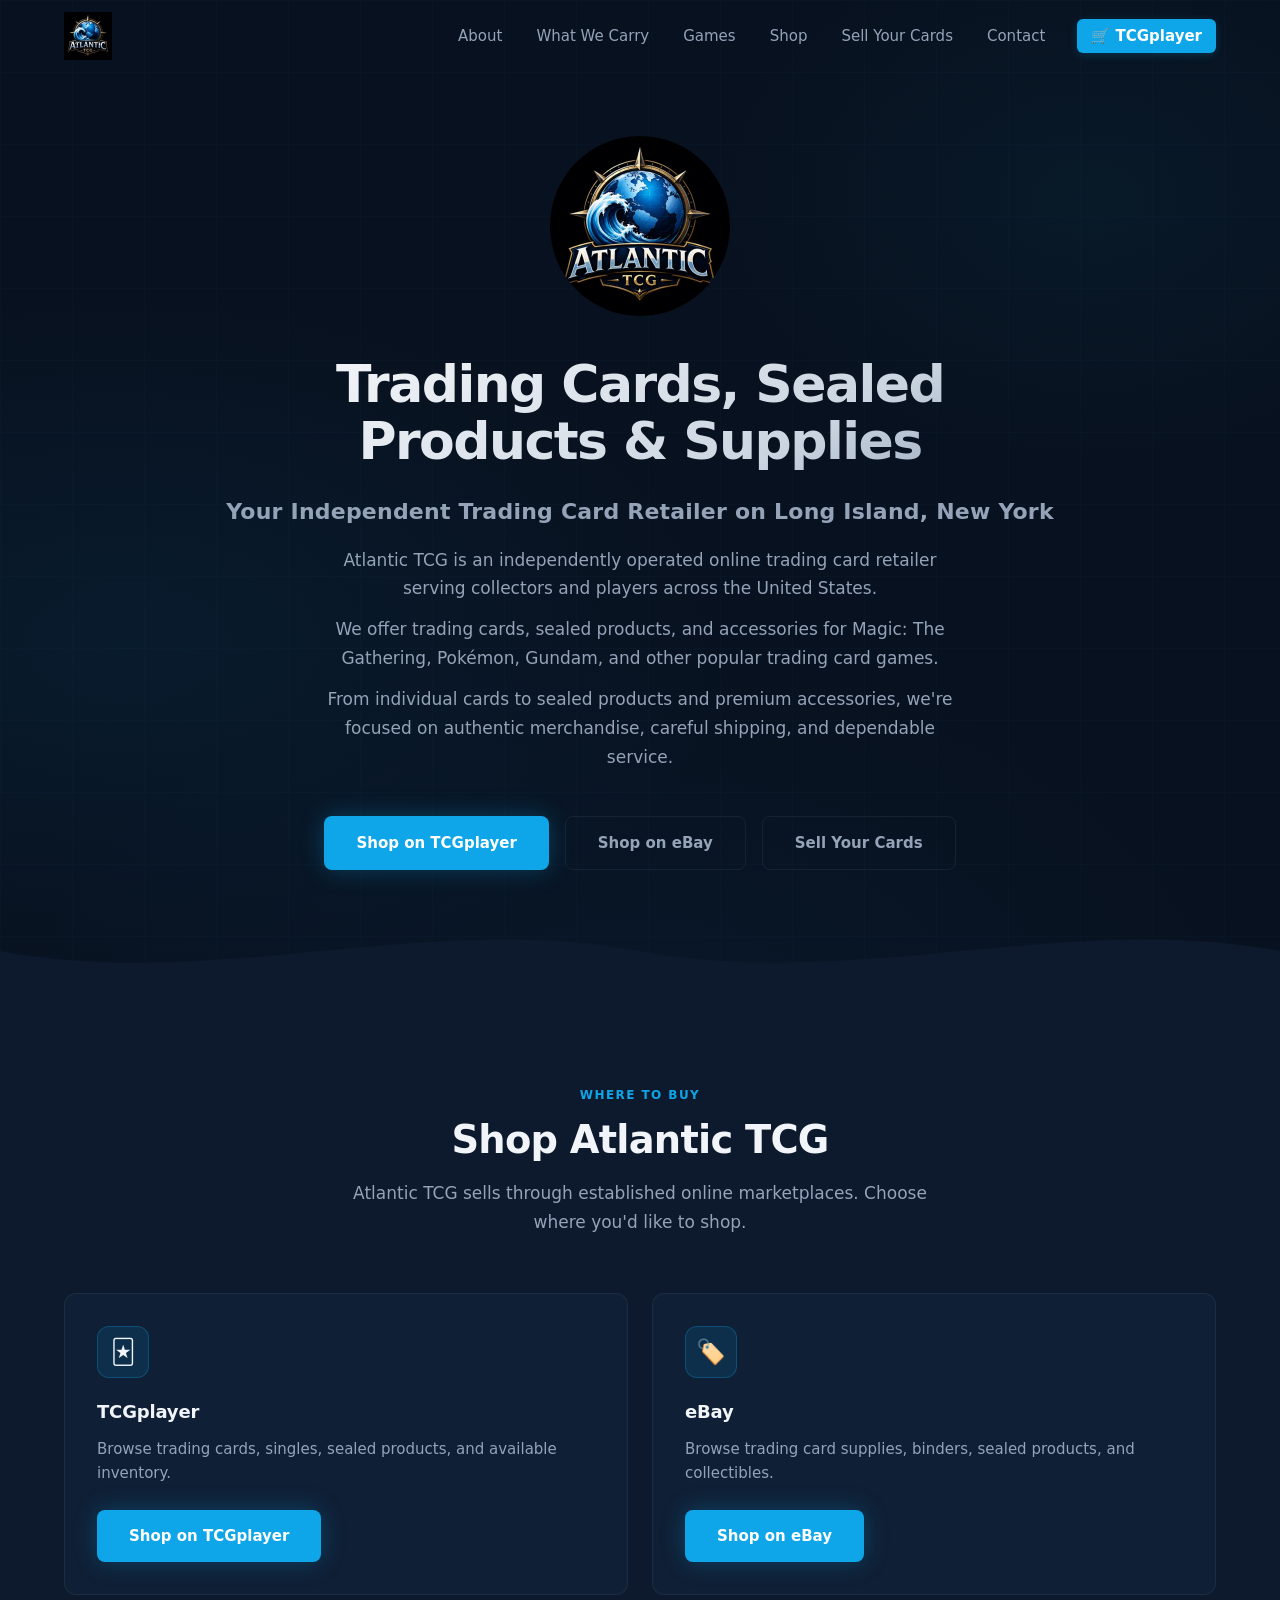
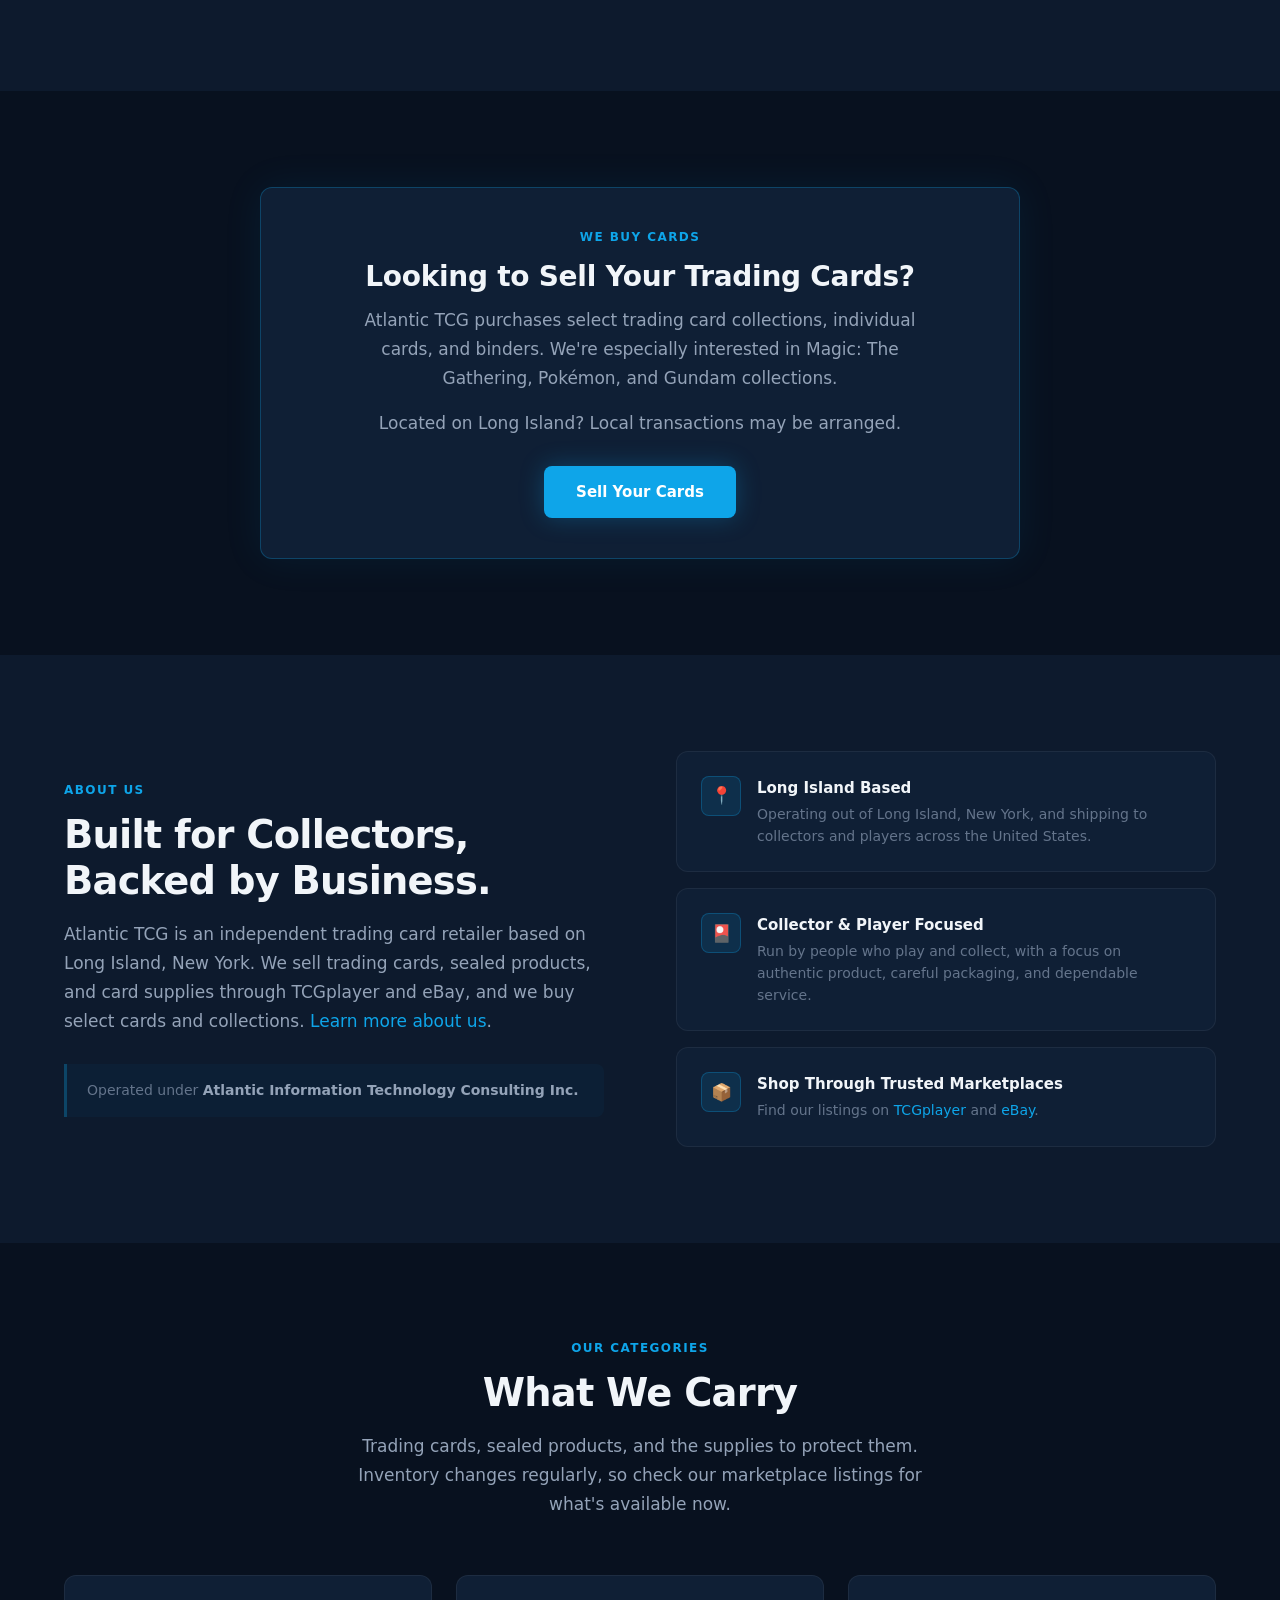
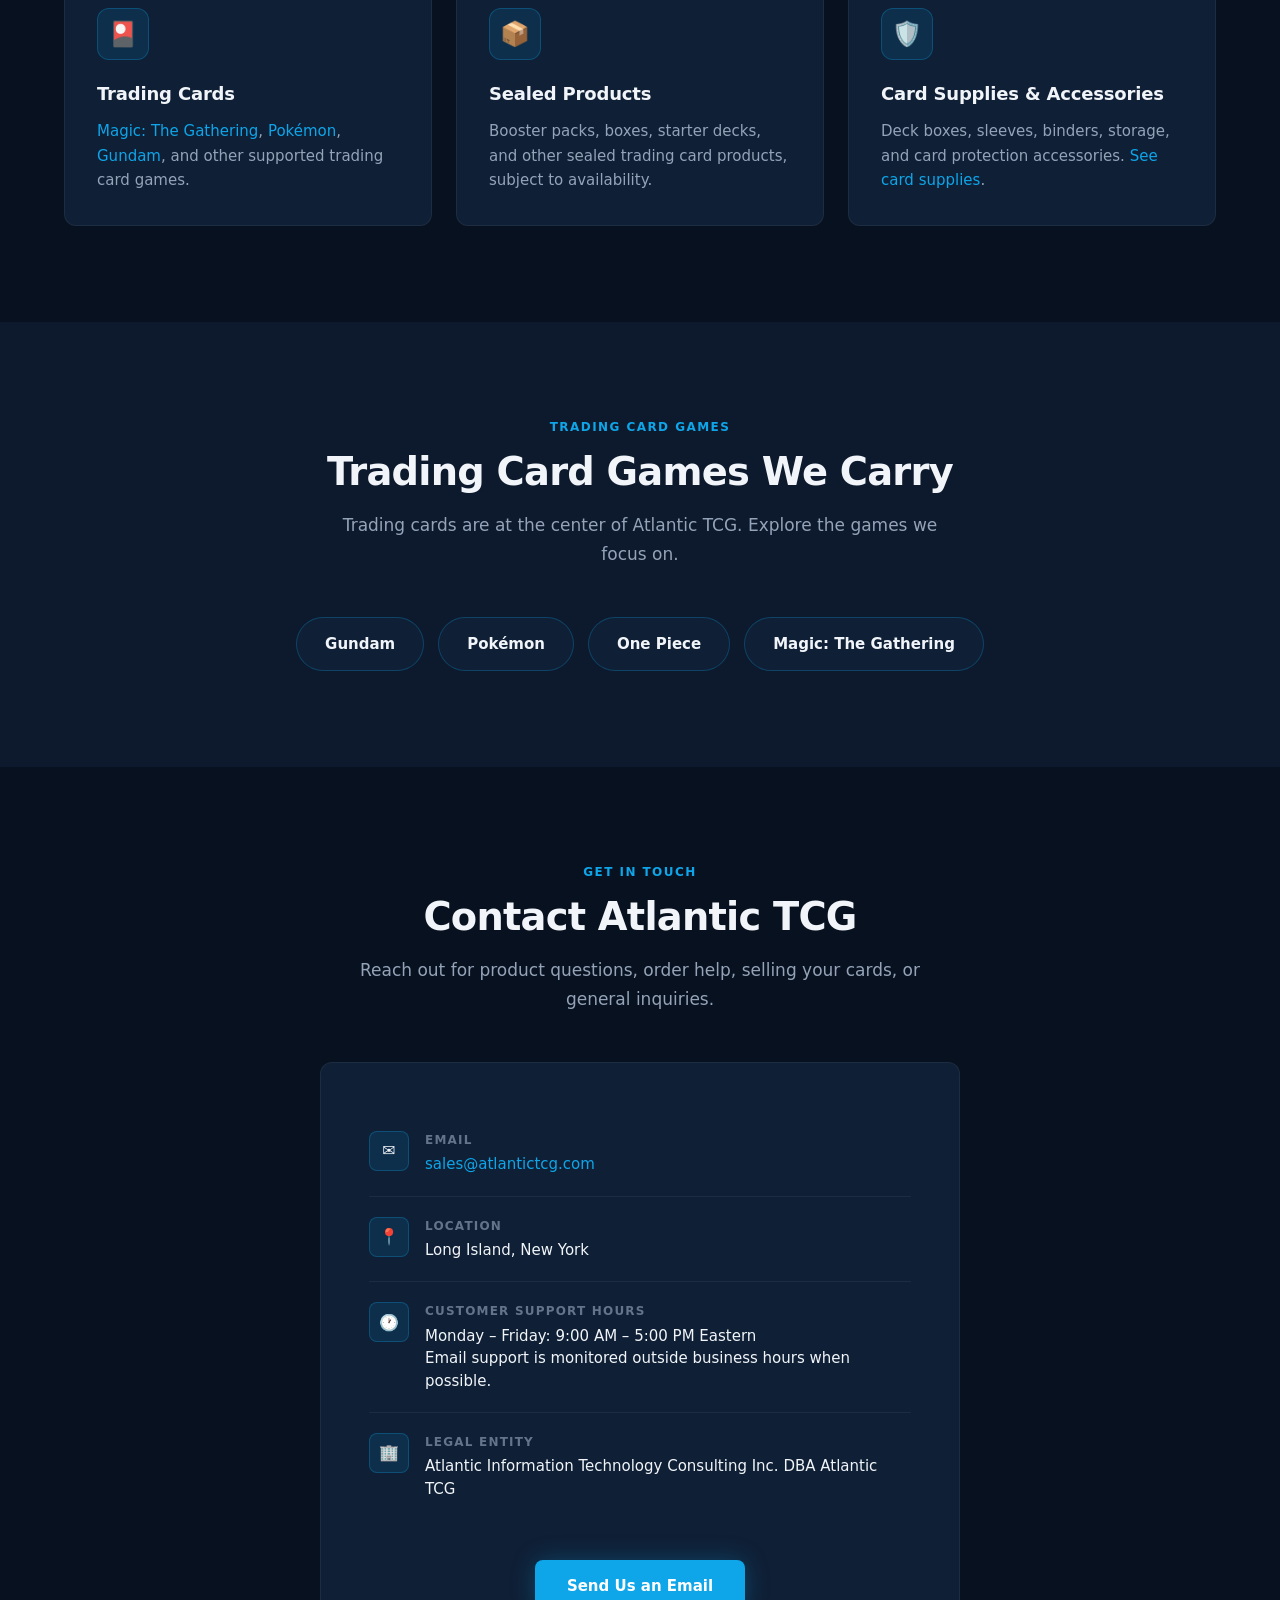
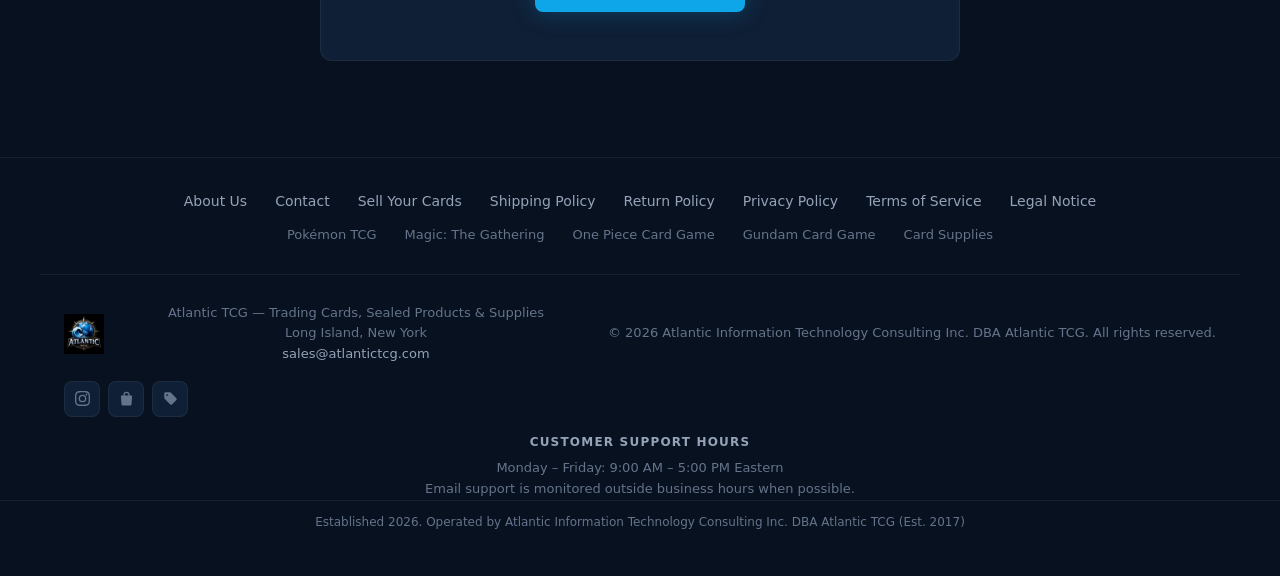
==== commit d338e393: "Updated site with current status of the business." ====
--- a/index.html
+++ b/index.html
@@ -3,8 +3,8 @@
 <head>
   <meta charset="UTF-8">
   <meta name="viewport" content="width=device-width, initial-scale=1.0">
-  <title>Atlantic TCG — Trading Cards & Games | Long Island, NY</title>
-  <meta name="description" content="Atlantic TCG is a Long Island-based trading card and games retailer offering marketplace listings, product inquiries, and local availability for trading cards, card supplies, tabletop gaming, and collectibles.">
+  <title>Atlantic TCG — Trading Cards, Sealed Products &amp; Supplies | Long Island, NY</title>
+  <meta name="description" content="Independent trading card retailer on Long Island, NY. Shop Magic: The Gathering, Pokémon, Gundam, sealed products, and card supplies on TCGplayer and eBay.">
   <meta name="robots" content="index, follow">
   <meta name="author" content="Atlantic TCG">
 
@@ -13,8 +13,8 @@
   <!-- Open Graph -->
   <meta property="og:type" content="website">
   <meta property="og:site_name" content="Atlantic TCG">
-  <meta property="og:title" content="Atlantic TCG — Trading Cards &amp; Games">
-  <meta property="og:description" content="Long Island-based trading card and games retailer offering marketplace listings, product inquiries, and local availability for trading cards, card supplies, tabletop gaming, and collectibles.">
+  <meta property="og:title" content="Atlantic TCG — Trading Cards, Sealed Products &amp; Supplies">
+  <meta property="og:description" content="Independent online trading card retailer based on Long Island, New York. Magic: The Gathering, Pokémon, Gundam, sealed products, and card supplies, sold through TCGplayer and eBay.">
   <meta property="og:url" content="https://www.atlantictcg.com/">
   <meta property="og:image" content="https://www.atlantictcg.com/social-card.jpg">
   <meta property="og:image:width" content="1200">
@@ -22,8 +22,8 @@
 
   <!-- Twitter Card -->
   <meta name="twitter:card" content="summary_large_image">
-  <meta name="twitter:title" content="Atlantic TCG — Trading Cards &amp; Games">
-  <meta name="twitter:description" content="Long Island-based trading card and games retailer offering marketplace listings, product inquiries, and local availability for trading cards, card supplies, tabletop gaming, and collectibles.">
+  <meta name="twitter:title" content="Atlantic TCG — Trading Cards, Sealed Products &amp; Supplies">
+  <meta name="twitter:description" content="Independent online trading card retailer based on Long Island, New York. Magic: The Gathering, Pokémon, Gundam, sealed products, and card supplies, sold through TCGplayer and eBay.">
   <meta name="twitter:image" content="https://www.atlantictcg.com/social-card.jpg">
 
   <!-- Icons -->
@@ -41,15 +41,15 @@
         "@type": "WebSite",
         "@id": "https://www.atlantictcg.com/#website",
         "name": "Atlantic TCG",
-        "alternateName": "Atlantic TCG — Trading Cards & Games",
+        "alternateName": "Atlantic TCG — Trading Cards, Sealed Products & Supplies",
         "url": "https://www.atlantictcg.com/"
       },
       {
-        "@type": "Store",
+        "@type": "OnlineStore",
         "@id": "https://www.atlantictcg.com/#store",
         "name": "Atlantic TCG",
         "legalName": "Atlantic Information Technology Consulting Inc.",
-        "description": "Long Island-based trading card and games retailer offering marketplace listings, product inquiries, and local availability for trading cards, card supplies, tabletop gaming, and collectibles.",
+        "description": "Independent online trading card retailer based on Long Island, New York. Magic: The Gathering, Pokémon, Gundam, sealed products, and card supplies, sold through TCGplayer and eBay.",
         "url": "https://www.atlantictcg.com/",
         "logo": "https://www.atlantictcg.com/logo.png",
         "image": "https://www.atlantictcg.com/logo.png",
@@ -71,7 +71,8 @@
         },
         "sameAs": [
           "https://www.instagram.com/atlantic.tcg",
-          "https://www.tcgplayer.com/sellers/Atlantic-TCG/202f0f4d"
+          "https://www.tcgplayer.com/sellers/Atlantic-TCG/202f0f4d",
+          "https://www.ebay.com/sch/i.html?_ssn=atlantic_tcg"
         ],
         "hasOfferCatalog": {
           "@type": "OfferCatalog",
@@ -132,7 +133,7 @@
         <li><a href="/about.html">About</a></li>
         <li><a href="#products">What We Carry</a></li>
         <li><a href="#brands">Games</a></li>
-        <li><a href="#coming-soon">Coming Soon</a></li>
+        <li><a href="#shop">Shop</a></li>
         <li><a href="/sell-your-cards.html">Sell Your Cards</a></li>
         <li><a href="#contact">Contact</a></li>
         <li><a href="https://www.tcgplayer.com/sellers/Atlantic-TCG/202f0f4d" class="nav-shop" target="_blank" rel="noopener">🛒 TCGplayer</a></li>
@@ -149,7 +150,7 @@
       <a href="/about.html" role="menuitem">About</a>
       <a href="#products" role="menuitem">What We Carry</a>
       <a href="#brands" role="menuitem">Games</a>
-      <a href="#coming-soon" role="menuitem">Coming Soon</a>
+      <a href="#shop" role="menuitem">Shop</a>
       <a href="/sell-your-cards.html" role="menuitem">Sell Your Cards</a>
       <a href="#contact" role="menuitem">Contact</a>
       <a href="https://www.tcgplayer.com/sellers/Atlantic-TCG/202f0f4d" class="nav-mobile-shop" role="menuitem" target="_blank" rel="noopener">🛒 Shop on TCGplayer</a>
@@ -165,18 +166,19 @@
 
     <div class="hero-content">
       <img src="/logo-360.webp" alt="Atlantic TCG logo" width="180" height="180" class="hero-logo">
-      <h1>Atlantic TCG</h1>
-      <p class="hero-tagline">Trading Cards &amp; Games</p>
-
-      <p class="hero-sub">
-        Trading cards, tabletop games, video games, comics, and collectibles.
-      </p>
-
-      <span class="hero-location">Long Island, New York</span>
+      <h1>Trading Cards, Sealed Products &amp; Supplies</h1>
+      <p class="hero-tagline">Your Independent Trading Card Retailer on Long Island, New York</p>
+
+      <div class="hero-sub">
+        <p>Atlantic TCG is an independently operated online trading card retailer serving collectors and players across the United States.</p>
+        <p>We offer trading cards, sealed products, and accessories for Magic: The Gathering, Pok&eacute;mon, Gundam, and other popular trading card games.</p>
+        <p>From individual cards to sealed products and premium accessories, we're focused on authentic merchandise, careful shipping, and dependable service.</p>
+      </div>
 
       <div class="hero-actions">
-        <a href="mailto:sales@atlantictcg.com" class="btn btn-primary">Contact Us for Availability</a>
-        <a href="https://www.tcgplayer.com/sellers/Atlantic-TCG/202f0f4d" class="btn btn-outline" target="_blank" rel="noopener">Shop on TCGplayer</a>
+        <a href="https://www.tcgplayer.com/sellers/Atlantic-TCG/202f0f4d" class="btn btn-primary" target="_blank" rel="noopener">Shop on TCGplayer</a>
+        <a href="https://www.ebay.com/sch/i.html?_ssn=atlantic_tcg" class="btn btn-outline" target="_blank" rel="noopener">Shop on eBay</a>
+        <a href="/sell-your-cards.html" class="btn btn-outline">Sell Your Cards</a>
       </div>
     </div>
 
@@ -189,6 +191,55 @@
 
 
   <!-- ===================================================
+       SHOP
+       =================================================== -->
+  <section class="shop section" id="shop" aria-labelledby="shop-title">
+    <div class="container">
+
+      <div class="products-header">
+        <span class="section-label">Where to Buy</span>
+        <h2 class="section-title" id="shop-title">Shop Atlantic TCG</h2>
+        <p class="section-desc">Atlantic TCG sells through established online marketplaces. Choose where you'd like to shop.</p>
+      </div>
+
+      <div class="products-grid">
+
+        <div class="product-card shop-card">
+          <div class="product-icon" aria-hidden="true">🃏</div>
+          <h3>TCGplayer</h3>
+          <p>Browse trading cards, singles, sealed products, and available inventory.</p>
+          <a href="https://www.tcgplayer.com/sellers/Atlantic-TCG/202f0f4d" class="btn btn-primary" target="_blank" rel="noopener">Shop on TCGplayer</a>
+        </div>
+
+        <div class="product-card shop-card">
+          <div class="product-icon" aria-hidden="true">🏷️</div>
+          <h3>eBay</h3>
+          <p>Browse trading card supplies, binders, sealed products, and collectibles.</p>
+          <a href="https://www.ebay.com/sch/i.html?_ssn=atlantic_tcg" class="btn btn-primary" target="_blank" rel="noopener">Shop on eBay</a>
+        </div>
+
+      </div>
+    </div>
+  </section>
+
+
+  <!-- ===================================================
+       SELL YOUR CARDS
+       =================================================== -->
+  <section class="sell section" id="sell" aria-labelledby="sell-title">
+    <div class="container">
+      <div class="sell-banner">
+        <span class="section-label">We Buy Cards</span>
+        <h2 class="sell-banner-title" id="sell-title">Looking to Sell Your Trading Cards?</h2>
+        <p class="section-desc">Atlantic TCG purchases select trading card collections, individual cards, and binders. We're especially interested in Magic: The Gathering, Pok&eacute;mon, and Gundam collections.</p>
+        <p class="section-desc">Located on Long Island? Local transactions may be arranged.</p>
+        <a href="/sell-your-cards.html" class="btn btn-primary">Sell Your Cards</a>
+      </div>
+    </div>
+  </section>
+
+
+  <!-- ===================================================
        ABOUT
        =================================================== -->
   <section class="about section" id="about">
@@ -199,7 +250,7 @@
           <span class="section-label">About Us</span>
           <h2 class="section-title">Built for Collectors,<br>Backed by Business.</h2>
           <p class="section-desc">
-            Atlantic TCG is a Long Island-based trading card and games retailer offering marketplace listings, product inquiries, and local availability across trading cards, card supplies, tabletop gaming, video games, comics, and collectibles. Contact us to ask about current inventory.
+            Atlantic TCG is an independent trading card retailer based on Long Island, New York. We sell trading cards, sealed products, and card supplies through TCGplayer and eBay, and we buy select cards and collections. <a href="/about.html">Learn more about us</a>.
           </p>
           <div class="legal-note">
             Operated under <strong>Atlantic Information Technology Consulting Inc.</strong>
@@ -210,22 +261,22 @@
           <div class="highlight-tile">
             <div class="highlight-icon" aria-hidden="true">📍</div>
             <div>
-              <h4>Long Island Based</h4>
-              <p>Operating out of Long Island, New York — serving collectors, players, and hobby fans locally and beyond.</p>
+              <h3>Long Island Based</h3>
+              <p>Operating out of Long Island, New York, and shipping to collectors and players across the United States.</p>
             </div>
           </div>
           <div class="highlight-tile">
             <div class="highlight-icon" aria-hidden="true">🎴</div>
             <div>
-              <h4>Collector &amp; Player Focused</h4>
-              <p>Built for people who enjoy the hobby — from sealed trading card products and singles to supplies, games, comics, and collectibles.</p>
+              <h3>Collector &amp; Player Focused</h3>
+              <p>Run by people who play and collect, with a focus on authentic product, careful packaging, and dependable service.</p>
             </div>
           </div>
           <div class="highlight-tile">
             <div class="highlight-icon" aria-hidden="true">📦</div>
             <div>
-              <h4>Marketplace &amp; Local Sales</h4>
-              <p>Find our listings on TCGplayer, or email us about current inventory and local pickup on Long Island.</p>
+              <h3>Shop Through Trusted Marketplaces</h3>
+              <p>Find our listings on <a href="https://www.tcgplayer.com/sellers/Atlantic-TCG/202f0f4d" target="_blank" rel="noopener">TCGplayer</a> and <a href="https://www.ebay.com/sch/i.html?_ssn=atlantic_tcg" target="_blank" rel="noopener">eBay</a>.</p>
             </div>
           </div>
         </div>
@@ -244,39 +295,27 @@
       <div class="products-header">
         <span class="section-label">Our Categories</span>
         <h2 class="section-title">What We Carry</h2>
-        <p class="section-desc">We're starting with trading cards and card supplies while expanding into tabletop gaming, video games, comics, and collectibles.</p>
-      </div>
-
-      <div class="products-grid">
+        <p class="section-desc">Trading cards, sealed products, and the supplies to protect them. Inventory changes regularly, so check our marketplace listings for what's available now.</p>
+      </div>
+
+      <div class="products-grid products-grid--3">
 
         <div class="product-card">
           <div class="product-icon" aria-hidden="true">🎴</div>
           <h3>Trading Cards</h3>
-          <p>Sealed products, booster packs, starter decks, and select singles from popular trading card games.</p>
+          <p><a href="/magic-the-gathering.html">Magic: The Gathering</a>, <a href="/pokemon.html">Pok&eacute;mon</a>, <a href="/gundam-card-game.html">Gundam</a>, and other supported trading card games.</p>
+        </div>
+
+        <div class="product-card">
+          <div class="product-icon" aria-hidden="true">📦</div>
+          <h3>Sealed Products</h3>
+          <p>Booster packs, boxes, starter decks, and other sealed trading card products, subject to availability.</p>
         </div>
 
         <div class="product-card">
           <div class="product-icon" aria-hidden="true">🛡️</div>
-          <h3>Card Supplies</h3>
-          <p>Sleeves, top loaders, binders, deck boxes, playmats, and other protection and storage supplies.</p>
-        </div>
-
-        <div class="product-card">
-          <div class="product-icon" aria-hidden="true">🎲</div>
-          <h3>Tabletop &amp; RPG</h3>
-          <p>Dice, counters, tokens, RPG accessories, and tabletop gaming supplies.</p>
-        </div>
-
-        <div class="product-card">
-          <div class="product-icon" aria-hidden="true">🕹️</div>
-          <h3>Video Games</h3>
-          <p>Select video games, retro games, consoles, controllers, and gaming accessories as inventory becomes available.</p>
-        </div>
-
-        <div class="product-card">
-          <div class="product-icon" aria-hidden="true">📚</div>
-          <h3>Comics &amp; Collectibles</h3>
-          <p>Comics, graphic novels, figures, and collectible items added as available.</p>
+          <h3>Card Supplies &amp; Accessories</h3>
+          <p>Deck boxes, sleeves, binders, storage, and card protection accessories. <a href="/card-supplies.html">See card supplies</a>.</p>
         </div>
 
       </div>
@@ -292,8 +331,8 @@
 
       <div class="brands-header">
         <span class="section-label">Trading Card Games</span>
-        <h2 class="section-title">Trading Card Games We Follow</h2>
-        <p class="section-desc">Trading cards remain at the center of Atlantic TCG. We're focused on major TCG communities while continuing to expand into adjacent hobby categories.</p>
+        <h2 class="section-title">Trading Card Games We Carry</h2>
+        <p class="section-desc">Trading cards are at the center of Atlantic TCG. Explore the games we focus on.</p>
       </div>
 
       <div class="brands-list" role="list" aria-label="Supported trading card game brands">
@@ -303,60 +342,6 @@
         <a href="/magic-the-gathering.html" class="brand-badge" role="listitem">Magic: The Gathering</a>
       </div>
 
-      <aside class="sell-banner" id="sell" aria-labelledby="sell-title">
-        <span class="section-label">We Buy Cards</span>
-        <h2 class="sell-banner-title" id="sell-title">Have Cards You're Looking to Sell?</h2>
-        <p class="section-desc">Atlantic TCG buys select trading card singles and collections. Based on Long Island, we're always interested in hearing from local collectors.</p>
-        <a href="/sell-your-cards.html" class="btn btn-primary">Sell Your Cards</a>
-      </aside>
-
-    </div>
-  </section>
-
-
-  <!-- ===================================================
-       COMING SOON
-       =================================================== -->
-  <section class="coming-soon section" id="coming-soon">
-    <div class="container">
-      <div class="coming-soon-inner">
-        <span class="section-label">In Development</span>
-        <h2 class="section-title">Coming Soon</h2>
-        <p class="section-desc">We're actively expanding our catalog and operations. Here's what's rolling out next.</p>
-
-        <div class="checklist" role="list">
-          <div class="checklist-item" role="listitem">
-            <span class="checklist-dot" aria-hidden="true"></span>
-            Direct Online Store
-            <span class="checklist-arrow" aria-hidden="true">&#8594;</span>
-          </div>
-          <div class="checklist-item" role="listitem">
-            <span class="checklist-dot" aria-hidden="true"></span>
-            Card Supplies
-            <span class="checklist-arrow" aria-hidden="true">&#8594;</span>
-          </div>
-          <div class="checklist-item" role="listitem">
-            <span class="checklist-dot" aria-hidden="true"></span>
-            Tabletop &amp; RPG Accessories
-            <span class="checklist-arrow" aria-hidden="true">&#8594;</span>
-          </div>
-          <div class="checklist-item" role="listitem">
-            <span class="checklist-dot" aria-hidden="true"></span>
-            Video Games &amp; Comics
-            <span class="checklist-arrow" aria-hidden="true">&#8594;</span>
-          </div>
-          <div class="checklist-item" role="listitem">
-            <span class="checklist-dot" aria-hidden="true"></span>
-            Additional Marketplaces
-            <span class="checklist-arrow" aria-hidden="true">&#8594;</span>
-          </div>
-          <div class="checklist-item" role="listitem">
-            <span class="checklist-dot" aria-hidden="true"></span>
-            Local Events &amp; Community
-            <span class="checklist-arrow" aria-hidden="true">&#8594;</span>
-          </div>
-        </div>
-      </div>
     </div>
   </section>
 
@@ -369,7 +354,7 @@
       <div class="contact-inner">
         <span class="section-label">Get in Touch</span>
         <h2 class="section-title">Contact Atlantic TCG</h2>
-        <p class="section-desc">Reach out for product questions, availability, local pickup interest, or general inquiries.</p>
+        <p class="section-desc">Reach out for product questions, order help, selling your cards, or general inquiries.</p>
 
         <div class="contact-card">
           <div class="contact-items">
@@ -452,7 +437,7 @@
       </a>
 
       <p class="footer-tagline">
-        Atlantic TCG &mdash; Trading Cards &amp; Games<br>
+        Atlantic TCG &mdash; Trading Cards, Sealed Products &amp; Supplies<br>
         Long Island, New York<br>
         <a href="mailto:sales@atlantictcg.com">sales@atlantictcg.com</a>
       </p>
@@ -462,12 +447,6 @@
       </p>
 
       <div class="footer-socials" aria-label="Social media links">
-        <!-- Twitter / X -->
-        <span class="social-link social-link--soon" aria-label="Twitter / X (coming soon)" title="Coming soon">
-          <svg viewBox="0 0 24 24" xmlns="http://www.w3.org/2000/svg" aria-hidden="true">
-            <path d="M18.244 2.25h3.308l-7.227 8.26 8.502 11.24H16.17l-5.214-6.817L4.99 21.75H1.68l7.73-8.835L1.254 2.25H8.08l4.713 6.231zm-1.161 17.52h1.833L7.084 4.126H5.117z"/>
-          </svg>
-        </span>
         <!-- Instagram -->
         <a href="https://www.instagram.com/atlantic.tcg" class="social-link" aria-label="Instagram" title="Instagram" target="_blank" rel="noopener noreferrer">
           <svg viewBox="0 0 24 24" xmlns="http://www.w3.org/2000/svg" aria-hidden="true">
@@ -480,12 +459,12 @@
             <path d="M7 7V6a5 5 0 0110 0v1h3a1 1 0 011 1l-1 13a2 2 0 01-2 2H6a2 2 0 01-2-2L3 8a1 1 0 011-1h3zm2 0h6V6a3 3 0 00-6 0v1z"/>
           </svg>
         </a>
-        <!-- Facebook -->
-        <span class="social-link social-link--soon" aria-label="Facebook (coming soon)" title="Coming soon">
+        <!-- eBay -->
+        <a href="https://www.ebay.com/sch/i.html?_ssn=atlantic_tcg" class="social-link" aria-label="eBay store" title="eBay store" target="_blank" rel="noopener noreferrer">
           <svg viewBox="0 0 24 24" xmlns="http://www.w3.org/2000/svg" aria-hidden="true">
-            <path d="M24 12.073c0-6.627-5.373-12-12-12s-12 5.373-12 12c0 5.99 4.388 10.954 10.125 11.854v-8.385H7.078v-3.47h3.047V9.43c0-3.007 1.792-4.669 4.533-4.669 1.312 0 2.686.235 2.686.235v2.953H15.83c-1.491 0-1.956.925-1.956 1.874v2.25h3.328l-.532 3.47h-2.796v8.385C19.612 23.027 24 18.062 24 12.073z"/>
+            <path d="M21.41 11.58l-9-9A2 2 0 0011 2H4a2 2 0 00-2 2v7a2 2 0 00.59 1.42l9 9a2 2 0 002.82 0l7-7a2 2 0 000-2.84zM6.5 8A1.5 1.5 0 118 6.5 1.5 1.5 0 016.5 8z"/>
           </svg>
-        </span>
+        </a>
       </div>
 
     </div>
--- a/styles.css
+++ b/styles.css
@@ -341,7 +341,10 @@
 }
 
 .hero h1 {
-  font-size: clamp(2.5rem, 6vw, 4rem);
+  font-size: clamp(2rem, 5vw, 3.25rem);
+  max-width: 820px;
+  margin-left: auto;
+  margin-right: auto;
   font-weight: 800;
   line-height: 1.1;
   letter-spacing: -0.03em;
@@ -361,18 +364,14 @@
 }
 
 .hero-sub {
-  font-size: clamp(1rem, 2vw, 1.25rem);
-  color: var(--text-secondary);
-  max-width: 560px;
+  font-size: clamp(1rem, 1.6vw, 1.0625rem);
+  color: var(--text-secondary);
+  max-width: 640px;
+  margin: 0 auto;
   line-height: 1.7;
-  margin-bottom: 32px;
-}
-
-.hero-location {
-  font-size: 0.875rem;
-  color: var(--text-muted);
-  letter-spacing: 0.04em;
-}
+}
+
+.hero-sub p + p { margin-top: 12px; }
 
 .hero-actions {
   margin-top: 44px;
@@ -459,7 +458,7 @@
   font-size: 1.0625rem;
 }
 
-.highlight-tile h4 {
+.highlight-tile h3 {
   font-size: 0.9375rem;
   font-weight: 600;
   margin-bottom: 4px;
@@ -492,6 +491,21 @@
 .products-grid .product-card:nth-child(odd):last-child {
   grid-column: 1 / -1;
 }
+
+/* Three-up variant (What We Carry) — collapses to one column on mobile */
+.products-grid--3 { grid-template-columns: repeat(3, 1fr); }
+.products-grid--3 .product-card:nth-child(odd):last-child { grid-column: auto; }
+
+/* Inline text links inside homepage cards and copy */
+.product-card p a,
+.highlight-tile p a,
+.about-text .section-desc a {
+  color: var(--accent);
+  transition: opacity 0.2s;
+}
+.product-card p a:hover,
+.highlight-tile p a:hover,
+.about-text .section-desc a:hover { opacity: 0.75; }
 
 .product-card {
   padding: 32px;
@@ -591,63 +605,34 @@
 }
 
 /* ============================================================
-   COMING SOON
-   ============================================================ */
-.coming-soon {
+   SHOP (marketplace cards)
+   ============================================================ */
+.shop { background: var(--bg-secondary); }
+
+.shop-card {
+  display: flex;
+  flex-direction: column;
+  align-items: flex-start;
+}
+
+.shop-card p { margin-bottom: 24px; }
+.shop-card .btn { margin-top: auto; }
+
+/* ============================================================
+   SELL (homepage collection-buying section)
+   ============================================================ */
+.sell {
   background: var(--bg-primary);
   text-align: center;
 }
 
-.coming-soon-inner {
-  max-width: 680px;
-  margin: 0 auto;
-}
-
-.coming-soon-inner .section-desc { margin: 0 auto 48px; }
-
-.checklist {
-  display: grid;
-  grid-template-columns: repeat(2, 1fr);
-  gap: 16px;
-  text-align: left;
-}
-
-.checklist-item {
-  display: flex;
-  align-items: center;
-  gap: 14px;
-  padding: 20px 24px;
-  background: var(--bg-card);
-  border: 1px solid var(--border-subtle);
-  border-radius: var(--radius);
-  font-size: 0.9375rem;
-  color: var(--text-secondary);
-  font-weight: 500;
-  transition: border-color 0.2s;
-}
-
-.checklist-item:hover { border-color: var(--accent-border); }
-
-.checklist-dot {
-  width: 20px;
-  height: 20px;
-  min-width: 20px;
-  border-radius: 50%;
-  border: 2px solid var(--accent-border);
-  background: var(--accent-glow);
-}
-
-.checklist-arrow {
-  margin-left: auto;
-  color: var(--accent);
-  font-size: 0.875rem;
-  opacity: 0.55;
-}
+.sell .sell-banner { margin-top: 0; }
+.sell-banner .section-desc:not(:last-of-type) { margin-bottom: 16px; }
 
 /* ============================================================
    CONTACT
    ============================================================ */
-.contact { background: var(--bg-secondary); }
+.contact { background: var(--bg-primary); }
 
 .contact-inner {
   max-width: 640px;
@@ -801,17 +786,6 @@
   width: 15px;
   height: 15px;
   fill: currentColor;
-}
-
-.social-link--soon {
-  opacity: 0.35;
-  cursor: not-allowed;
-}
-
-.social-link--soon:hover {
-  color: var(--text-muted);
-  border-color: var(--border-subtle);
-  background: var(--bg-card);
 }
 
 /* ============================================================
@@ -930,7 +904,6 @@
   .hero-logo { height: 140px; width: 140px; }
 
   .products-grid { grid-template-columns: 1fr; }
-  .checklist { grid-template-columns: 1fr; }
 
   .about-highlights {
     display: flex;
@@ -945,8 +918,6 @@
     padding: 22px 18px;
     gap: 14px;
   }
-
-  .checklist-arrow { display: none; }
 
   .footer-inner {
     flex-direction: column;
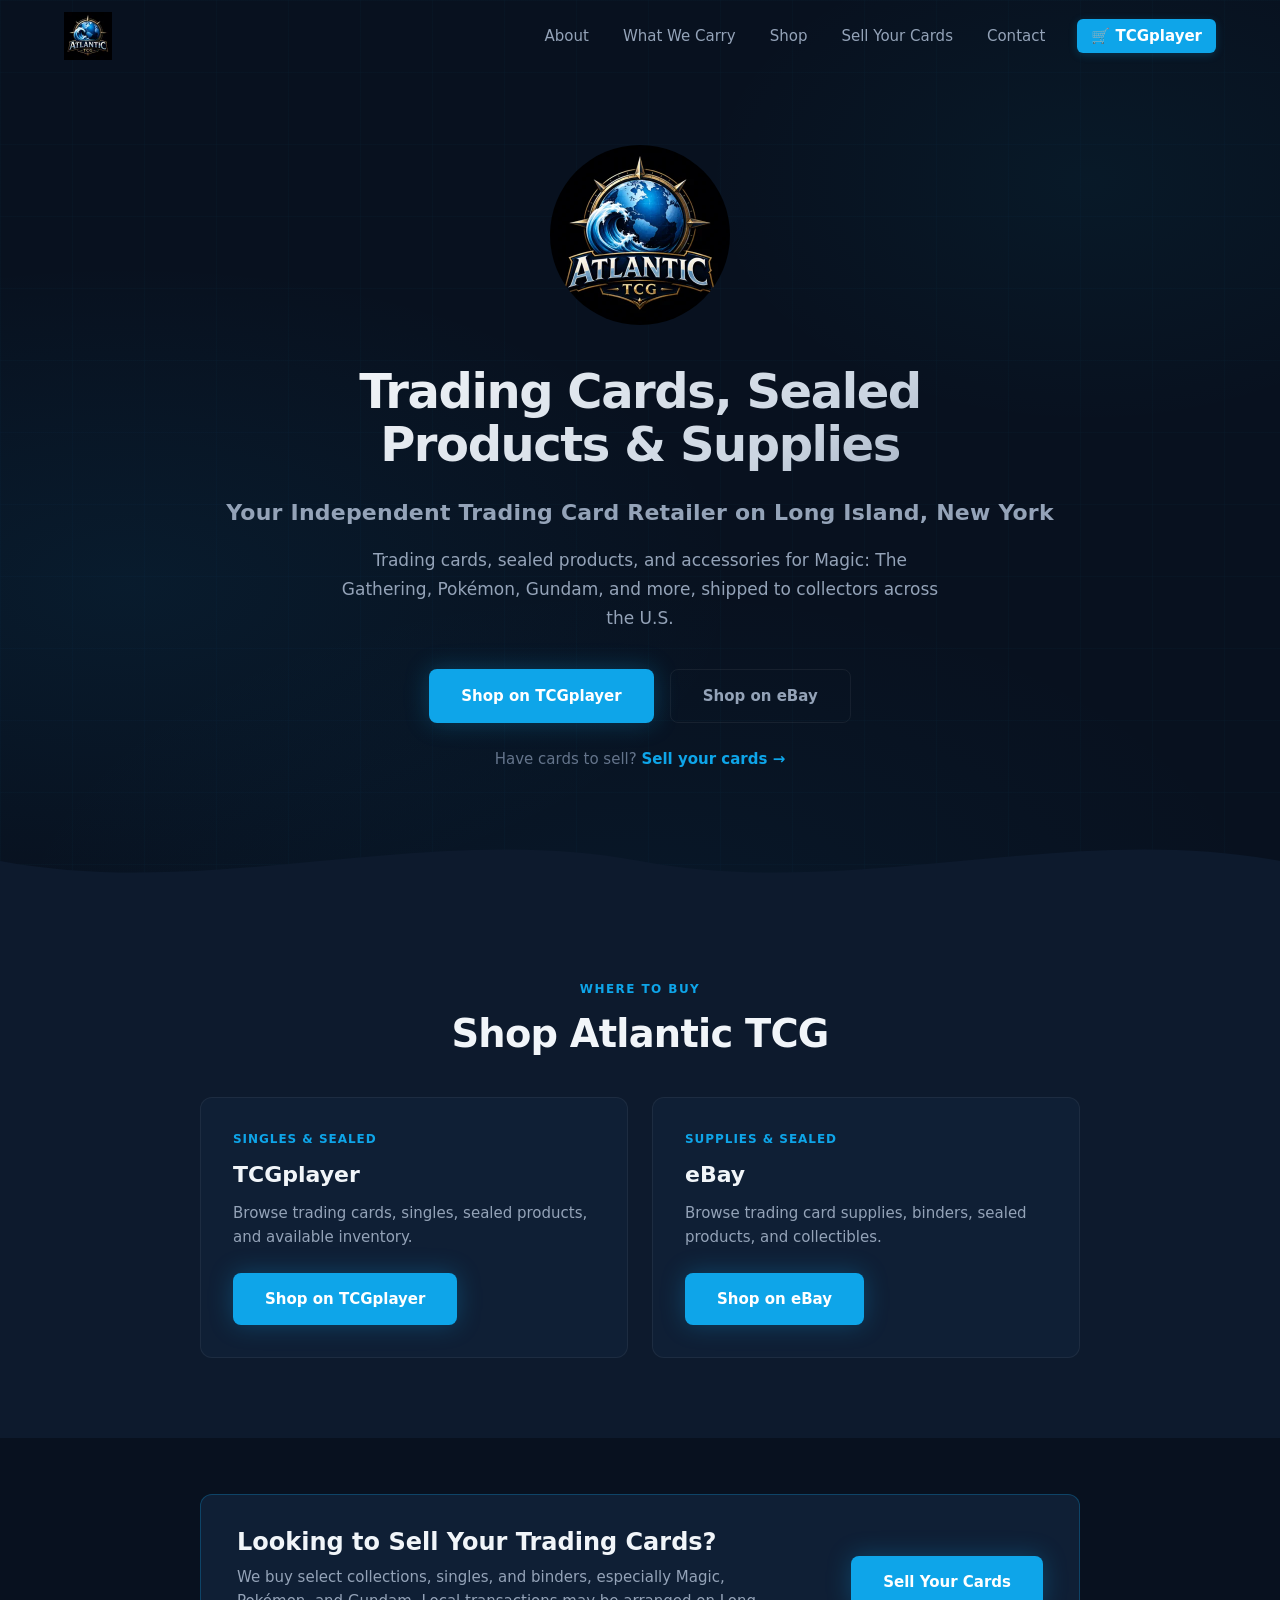
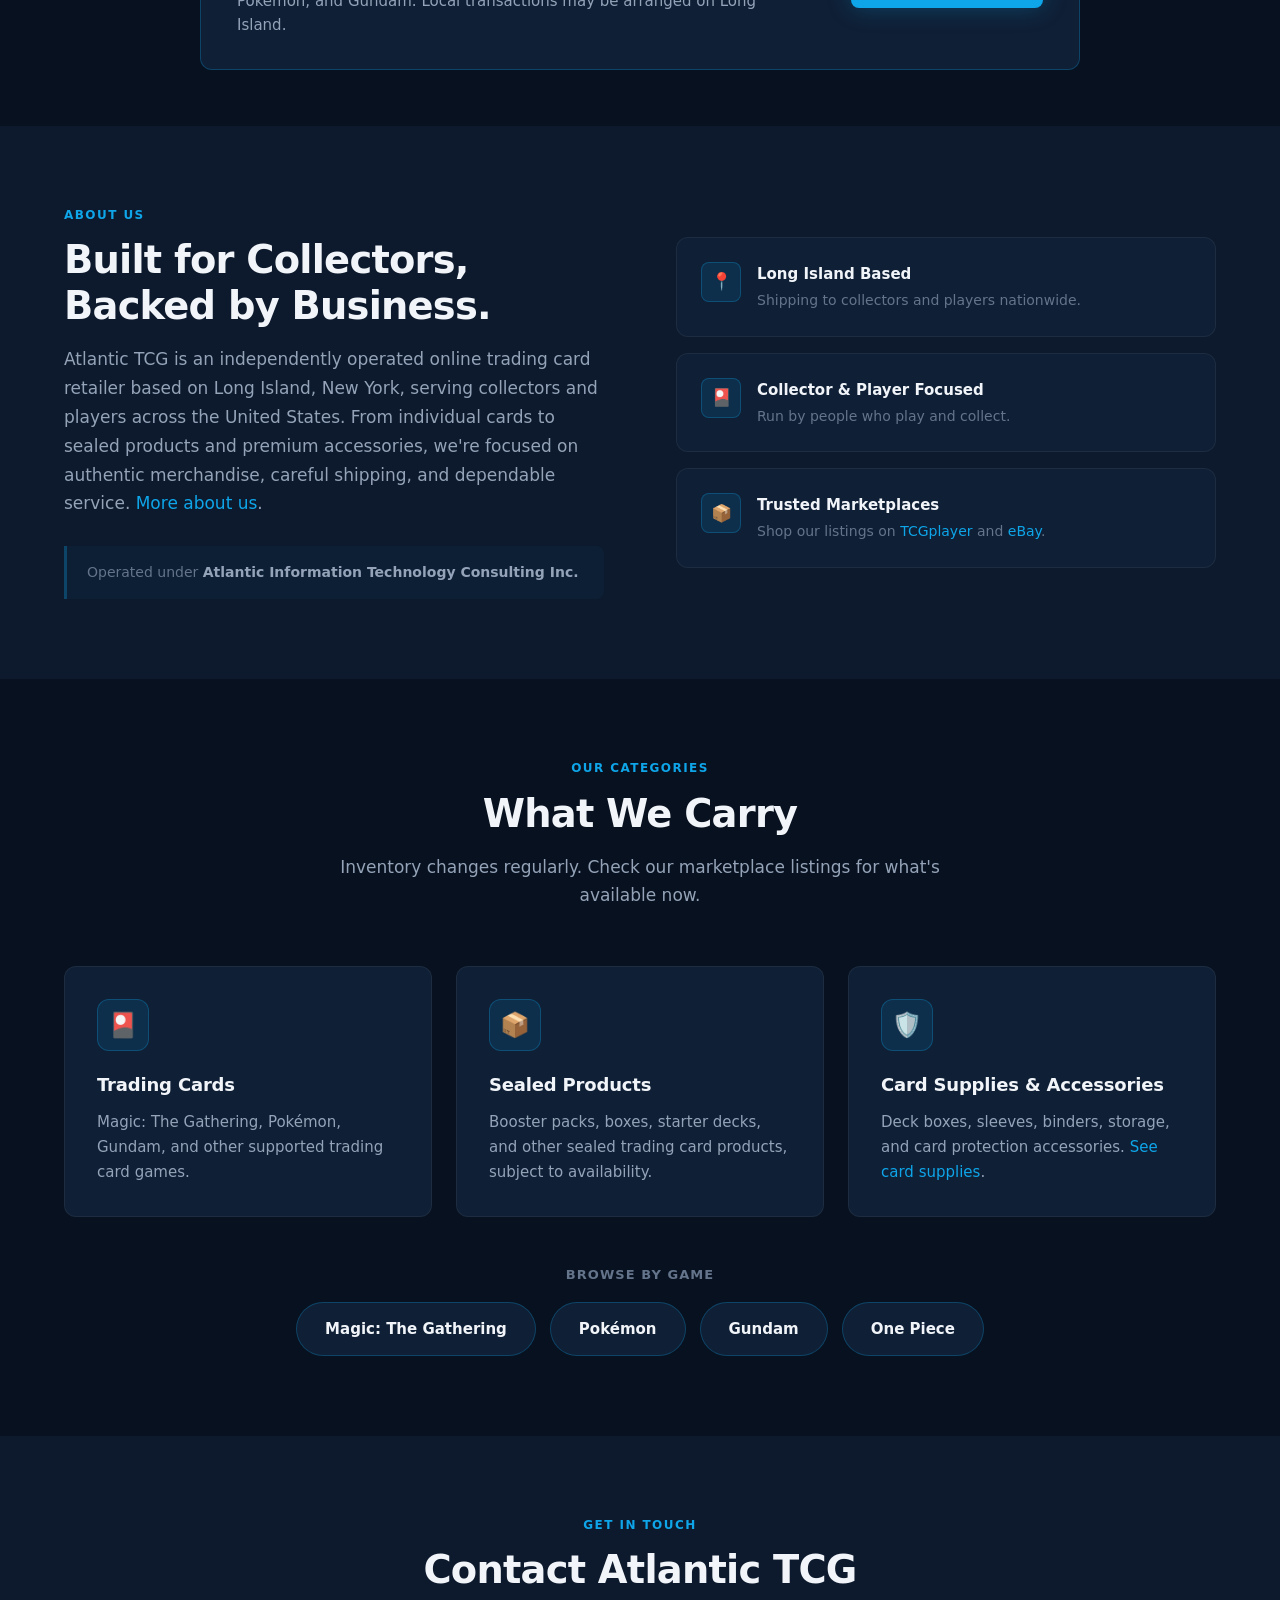
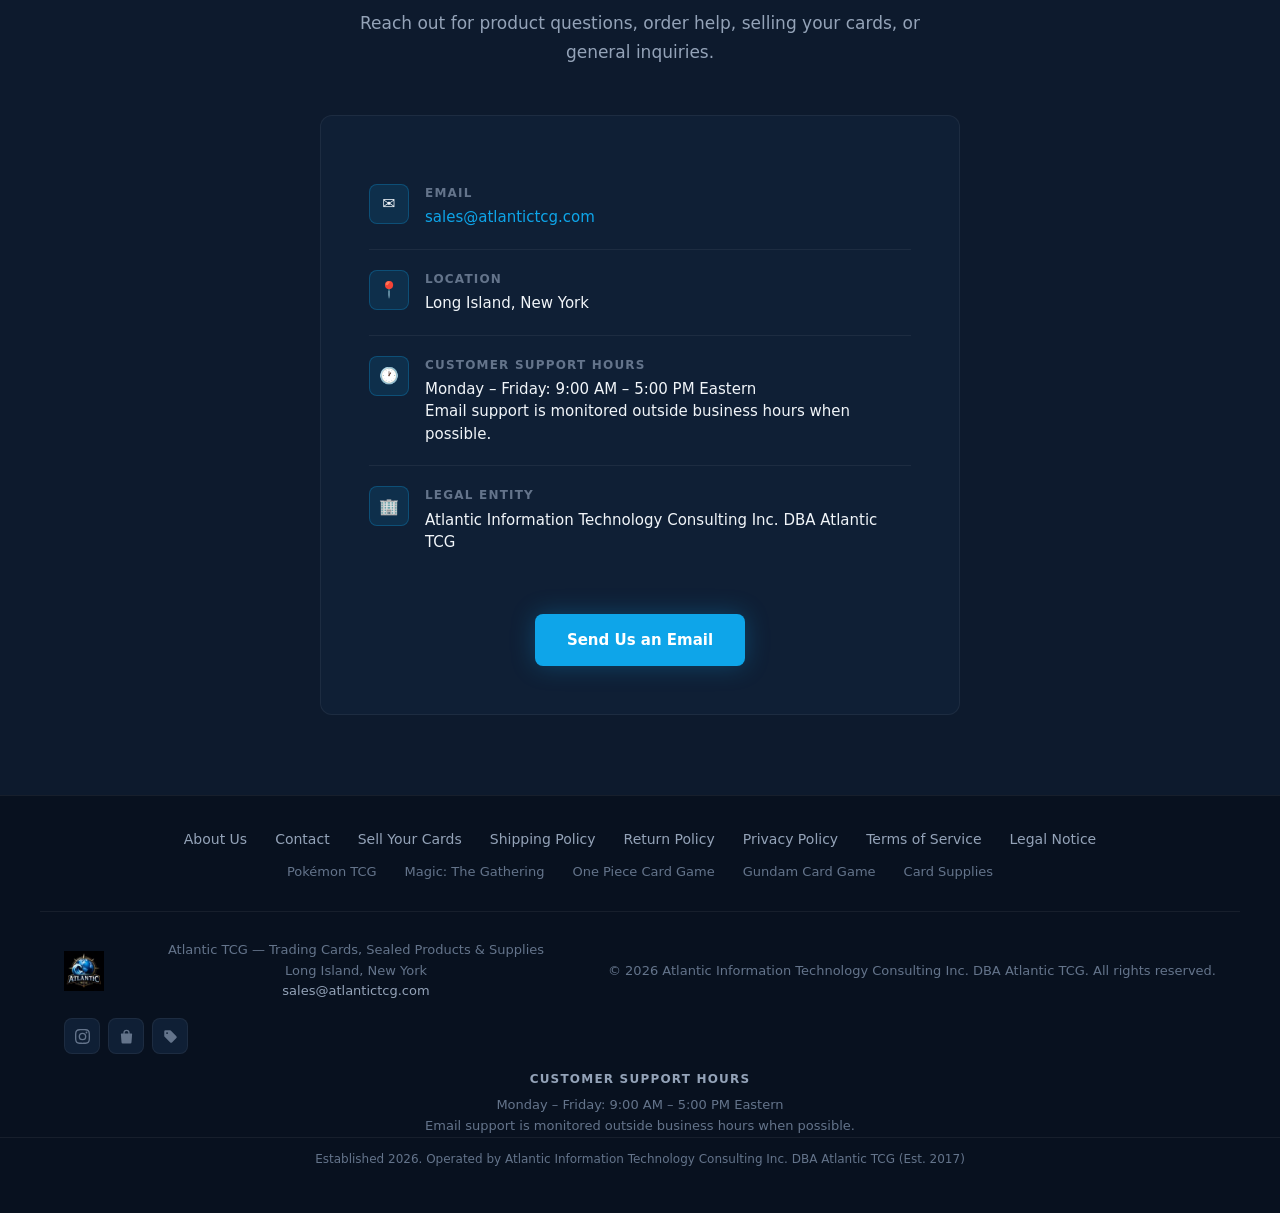
==== commit 53849635: "Improved UX" ====
--- a/index.html
+++ b/index.html
@@ -132,7 +132,6 @@
       <ul class="nav-links" role="list">
         <li><a href="/about.html">About</a></li>
         <li><a href="#products">What We Carry</a></li>
-        <li><a href="#brands">Games</a></li>
         <li><a href="#shop">Shop</a></li>
         <li><a href="/sell-your-cards.html">Sell Your Cards</a></li>
         <li><a href="#contact">Contact</a></li>
@@ -149,7 +148,6 @@
     <div class="nav-mobile" id="navMobile" role="menu">
       <a href="/about.html" role="menuitem">About</a>
       <a href="#products" role="menuitem">What We Carry</a>
-      <a href="#brands" role="menuitem">Games</a>
       <a href="#shop" role="menuitem">Shop</a>
       <a href="/sell-your-cards.html" role="menuitem">Sell Your Cards</a>
       <a href="#contact" role="menuitem">Contact</a>
@@ -169,17 +167,16 @@
       <h1>Trading Cards, Sealed Products &amp; Supplies</h1>
       <p class="hero-tagline">Your Independent Trading Card Retailer on Long Island, New York</p>
 
-      <div class="hero-sub">
-        <p>Atlantic TCG is an independently operated online trading card retailer serving collectors and players across the United States.</p>
-        <p>We offer trading cards, sealed products, and accessories for Magic: The Gathering, Pok&eacute;mon, Gundam, and other popular trading card games.</p>
-        <p>From individual cards to sealed products and premium accessories, we're focused on authentic merchandise, careful shipping, and dependable service.</p>
-      </div>
+      <p class="hero-sub">
+        Trading cards, sealed products, and accessories for Magic: The Gathering, Pok&eacute;mon, Gundam, and more, shipped to collectors across the U.S.
+      </p>
 
       <div class="hero-actions">
         <a href="https://www.tcgplayer.com/sellers/Atlantic-TCG/202f0f4d" class="btn btn-primary" target="_blank" rel="noopener">Shop on TCGplayer</a>
         <a href="https://www.ebay.com/sch/i.html?_ssn=atlantic_tcg" class="btn btn-outline" target="_blank" rel="noopener">Shop on eBay</a>
-        <a href="/sell-your-cards.html" class="btn btn-outline">Sell Your Cards</a>
-      </div>
+      </div>
+
+      <p class="hero-link">Have cards to sell? <a href="/sell-your-cards.html">Sell your cards <span aria-hidden="true">&rarr;</span></a></p>
     </div>
 
     <div class="wave-divider" aria-hidden="true">
@@ -199,20 +196,19 @@
       <div class="products-header">
         <span class="section-label">Where to Buy</span>
         <h2 class="section-title" id="shop-title">Shop Atlantic TCG</h2>
-        <p class="section-desc">Atlantic TCG sells through established online marketplaces. Choose where you'd like to shop.</p>
-      </div>
-
-      <div class="products-grid">
-
-        <div class="product-card shop-card">
-          <div class="product-icon" aria-hidden="true">🃏</div>
+      </div>
+
+      <div class="shop-grid">
+
+        <div class="shop-card">
+          <span class="shop-card-tag">Singles &amp; sealed</span>
           <h3>TCGplayer</h3>
           <p>Browse trading cards, singles, sealed products, and available inventory.</p>
           <a href="https://www.tcgplayer.com/sellers/Atlantic-TCG/202f0f4d" class="btn btn-primary" target="_blank" rel="noopener">Shop on TCGplayer</a>
         </div>
 
-        <div class="product-card shop-card">
-          <div class="product-icon" aria-hidden="true">🏷️</div>
+        <div class="shop-card">
+          <span class="shop-card-tag">Supplies &amp; sealed</span>
           <h3>eBay</h3>
           <p>Browse trading card supplies, binders, sealed products, and collectibles.</p>
           <a href="https://www.ebay.com/sch/i.html?_ssn=atlantic_tcg" class="btn btn-primary" target="_blank" rel="noopener">Shop on eBay</a>
@@ -226,13 +222,13 @@
   <!-- ===================================================
        SELL YOUR CARDS
        =================================================== -->
-  <section class="sell section" id="sell" aria-labelledby="sell-title">
+  <section class="sell" id="sell" aria-labelledby="sell-title">
     <div class="container">
-      <div class="sell-banner">
-        <span class="section-label">We Buy Cards</span>
-        <h2 class="sell-banner-title" id="sell-title">Looking to Sell Your Trading Cards?</h2>
-        <p class="section-desc">Atlantic TCG purchases select trading card collections, individual cards, and binders. We're especially interested in Magic: The Gathering, Pok&eacute;mon, and Gundam collections.</p>
-        <p class="section-desc">Located on Long Island? Local transactions may be arranged.</p>
+      <div class="sell-band">
+        <div class="sell-band-text">
+          <h2 class="sell-band-title" id="sell-title">Looking to Sell Your Trading Cards?</h2>
+          <p>We buy select collections, singles, and binders, especially Magic, Pok&eacute;mon, and Gundam. Local transactions may be arranged on Long Island.</p>
+        </div>
         <a href="/sell-your-cards.html" class="btn btn-primary">Sell Your Cards</a>
       </div>
     </div>
@@ -250,7 +246,7 @@
           <span class="section-label">About Us</span>
           <h2 class="section-title">Built for Collectors,<br>Backed by Business.</h2>
           <p class="section-desc">
-            Atlantic TCG is an independent trading card retailer based on Long Island, New York. We sell trading cards, sealed products, and card supplies through TCGplayer and eBay, and we buy select cards and collections. <a href="/about.html">Learn more about us</a>.
+            Atlantic TCG is an independently operated online trading card retailer based on Long Island, New York, serving collectors and players across the United States. From individual cards to sealed products and premium accessories, we're focused on authentic merchandise, careful shipping, and dependable service. <a href="/about.html">More about us</a>.
           </p>
           <div class="legal-note">
             Operated under <strong>Atlantic Information Technology Consulting Inc.</strong>
@@ -262,32 +258,32 @@
             <div class="highlight-icon" aria-hidden="true">📍</div>
             <div>
               <h3>Long Island Based</h3>
-              <p>Operating out of Long Island, New York, and shipping to collectors and players across the United States.</p>
+              <p>Shipping to collectors and players nationwide.</p>
             </div>
           </div>
           <div class="highlight-tile">
             <div class="highlight-icon" aria-hidden="true">🎴</div>
             <div>
               <h3>Collector &amp; Player Focused</h3>
-              <p>Run by people who play and collect, with a focus on authentic product, careful packaging, and dependable service.</p>
+              <p>Run by people who play and collect.</p>
             </div>
           </div>
           <div class="highlight-tile">
             <div class="highlight-icon" aria-hidden="true">📦</div>
             <div>
-              <h3>Shop Through Trusted Marketplaces</h3>
-              <p>Find our listings on <a href="https://www.tcgplayer.com/sellers/Atlantic-TCG/202f0f4d" target="_blank" rel="noopener">TCGplayer</a> and <a href="https://www.ebay.com/sch/i.html?_ssn=atlantic_tcg" target="_blank" rel="noopener">eBay</a>.</p>
-            </div>
-          </div>
-        </div>
-
-      </div>
-    </div>
-  </section>
-
-
-  <!-- ===================================================
-       PRODUCTS
+              <h3>Trusted Marketplaces</h3>
+              <p>Shop our listings on <a href="https://www.tcgplayer.com/sellers/Atlantic-TCG/202f0f4d" target="_blank" rel="noopener">TCGplayer</a> and <a href="https://www.ebay.com/sch/i.html?_ssn=atlantic_tcg" target="_blank" rel="noopener">eBay</a>.</p>
+            </div>
+          </div>
+        </div>
+
+      </div>
+    </div>
+  </section>
+
+
+  <!-- ===================================================
+       PRODUCTS + GAMES
        =================================================== -->
   <section class="products section" id="products">
     <div class="container">
@@ -295,7 +291,7 @@
       <div class="products-header">
         <span class="section-label">Our Categories</span>
         <h2 class="section-title">What We Carry</h2>
-        <p class="section-desc">Trading cards, sealed products, and the supplies to protect them. Inventory changes regularly, so check our marketplace listings for what's available now.</p>
+        <p class="section-desc">Inventory changes regularly. Check our marketplace listings for what's available now.</p>
       </div>
 
       <div class="products-grid products-grid--3">
@@ -303,7 +299,7 @@
         <div class="product-card">
           <div class="product-icon" aria-hidden="true">🎴</div>
           <h3>Trading Cards</h3>
-          <p><a href="/magic-the-gathering.html">Magic: The Gathering</a>, <a href="/pokemon.html">Pok&eacute;mon</a>, <a href="/gundam-card-game.html">Gundam</a>, and other supported trading card games.</p>
+          <p>Magic: The Gathering, Pok&eacute;mon, Gundam, and other supported trading card games.</p>
         </div>
 
         <div class="product-card">
@@ -319,27 +315,15 @@
         </div>
 
       </div>
-    </div>
-  </section>
-
-
-  <!-- ===================================================
-       BRANDS
-       =================================================== -->
-  <section class="brands section" id="brands">
-    <div class="container">
-
-      <div class="brands-header">
-        <span class="section-label">Trading Card Games</span>
-        <h2 class="section-title">Trading Card Games We Carry</h2>
-        <p class="section-desc">Trading cards are at the center of Atlantic TCG. Explore the games we focus on.</p>
-      </div>
-
-      <div class="brands-list" role="list" aria-label="Supported trading card game brands">
-        <a href="/gundam-card-game.html" class="brand-badge" role="listitem">Gundam</a>
-        <a href="/pokemon.html" class="brand-badge" role="listitem">Pok&eacute;mon</a>
-        <a href="/one-piece-card-game.html" class="brand-badge" role="listitem">One Piece</a>
-        <a href="/magic-the-gathering.html" class="brand-badge" role="listitem">Magic: The Gathering</a>
+
+      <div class="games-row" id="brands">
+        <h3 class="games-row-title">Browse by game</h3>
+        <div class="brands-list" role="list" aria-label="Supported trading card game brands">
+          <a href="/magic-the-gathering.html" class="brand-badge" role="listitem">Magic: The Gathering</a>
+          <a href="/pokemon.html" class="brand-badge" role="listitem">Pok&eacute;mon</a>
+          <a href="/gundam-card-game.html" class="brand-badge" role="listitem">Gundam</a>
+          <a href="/one-piece-card-game.html" class="brand-badge" role="listitem">One Piece</a>
+        </div>
       </div>
 
     </div>
--- a/styles.css
+++ b/styles.css
@@ -19,7 +19,7 @@
   --text-muted:    #64748b;
   --border-subtle: rgba(255, 255, 255, 0.06);
   --nav-height:    72px;
-  --section-pad:   96px 0;
+  --section-pad:   80px 0;
   --container-max: 1200px;
   --radius:        12px;
   --radius-sm:     8px;
@@ -341,8 +341,9 @@
 }
 
 .hero h1 {
-  font-size: clamp(2rem, 5vw, 3.25rem);
-  max-width: 820px;
+  font-size: clamp(2rem, 5vw, 3rem);
+  max-width: 760px;
+  text-wrap: balance;
   margin-left: auto;
   margin-right: auto;
   font-weight: 800;
@@ -366,15 +367,27 @@
 .hero-sub {
   font-size: clamp(1rem, 1.6vw, 1.0625rem);
   color: var(--text-secondary);
-  max-width: 640px;
+  max-width: 600px;
   margin: 0 auto;
   line-height: 1.7;
 }
 
-.hero-sub p + p { margin-top: 12px; }
+.hero-link {
+  margin-top: 24px;
+  font-size: 0.9375rem;
+  color: var(--text-muted);
+}
+
+.hero-link a {
+  color: var(--accent);
+  font-weight: 600;
+  transition: opacity 0.2s;
+}
+
+.hero-link a:hover { opacity: 0.75; }
 
 .hero-actions {
-  margin-top: 44px;
+  margin-top: 36px;
   display: flex;
   justify-content: center;
   gap: 16px;
@@ -565,14 +578,6 @@
 /* ============================================================
    BRANDS
    ============================================================ */
-.brands {
-  background: var(--bg-secondary);
-  text-align: center;
-}
-
-.brands-header { margin-bottom: 48px; }
-.brands-header .section-desc { margin: 0 auto; }
-
 .brands-list {
   display: flex;
   flex-wrap: wrap;
@@ -609,30 +614,111 @@
    ============================================================ */
 .shop { background: var(--bg-secondary); }
 
+.shop .products-header { margin-bottom: 40px; }
+
+.shop-grid {
+  display: grid;
+  grid-template-columns: repeat(2, 1fr);
+  gap: 24px;
+  max-width: 880px;
+  margin: 0 auto;
+}
+
 .shop-card {
   display: flex;
   flex-direction: column;
   align-items: flex-start;
-}
-
-.shop-card p { margin-bottom: 24px; }
+  padding: 32px;
+  background: var(--bg-card);
+  border: 1px solid var(--border-subtle);
+  border-radius: var(--radius);
+  transition: border-color 0.2s ease;
+}
+
+.shop-card:hover { border-color: var(--accent-border); }
+
+.shop-card-tag {
+  font-size: 0.75rem;
+  font-weight: 600;
+  letter-spacing: 0.08em;
+  text-transform: uppercase;
+  color: var(--accent);
+  margin-bottom: 8px;
+}
+
+.shop-card h3 {
+  font-size: 1.375rem;
+  font-weight: 700;
+  margin-bottom: 8px;
+}
+
+.shop-card p {
+  font-size: 0.9375rem;
+  color: var(--text-secondary);
+  line-height: 1.6;
+  margin-bottom: 24px;
+}
+
 .shop-card .btn { margin-top: auto; }
 
 /* ============================================================
-   SELL (homepage collection-buying section)
+   SELL (homepage band)
    ============================================================ */
 .sell {
   background: var(--bg-primary);
+  padding: 56px 0;
+}
+
+.sell-band {
+  display: flex;
+  align-items: center;
+  justify-content: space-between;
+  gap: 32px;
+  max-width: 880px;
+  margin: 0 auto;
+  padding: 32px 36px;
+  background: var(--bg-card);
+  border: 1px solid var(--accent-border);
+  border-radius: var(--radius);
+}
+
+.sell-band-title {
+  font-size: clamp(1.25rem, 2.2vw, 1.5rem);
+  font-weight: 700;
+  line-height: 1.25;
+  margin-bottom: 8px;
+}
+
+.sell-band-text p {
+  font-size: 0.9375rem;
+  color: var(--text-secondary);
+  line-height: 1.6;
+  max-width: 540px;
+}
+
+.sell-band .btn { flex-shrink: 0; }
+
+/* ============================================================
+   GAMES ROW (inside What We Carry)
+   ============================================================ */
+.games-row {
+  margin-top: 48px;
   text-align: center;
 }
 
-.sell .sell-banner { margin-top: 0; }
-.sell-banner .section-desc:not(:last-of-type) { margin-bottom: 16px; }
+.games-row-title {
+  font-size: 0.8125rem;
+  font-weight: 600;
+  letter-spacing: 0.08em;
+  text-transform: uppercase;
+  color: var(--text-muted);
+  margin-bottom: 16px;
+}
 
 /* ============================================================
    CONTACT
    ============================================================ */
-.contact { background: var(--bg-primary); }
+.contact { background: var(--bg-secondary); }
 
 .contact-inner {
   max-width: 640px;
@@ -812,31 +898,6 @@
 .sell-banner .section-desc { margin: 0 auto 28px; }
 
 .legal-header .btn { margin-top: 24px; }
-
-.sell-steps {
-  list-style: none;
-  margin: 0 0 16px;
-  padding: 0;
-  display: flex;
-  flex-direction: column;
-  gap: 16px;
-}
-
-.legal-body .sell-step {
-  display: flex;
-  gap: 20px;
-  align-items: flex-start;
-  padding: 28px;
-  margin: 0;
-  background: var(--bg-card);
-  border: 1px solid var(--border-subtle);
-  border-radius: var(--radius);
-  transition: border-color 0.2s;
-}
-
-.legal-body .sell-step::before { content: none; }
-
-.legal-body .sell-step:hover { border-color: var(--accent-border); }
 
 .sell-step-num {
   width: 44px;
@@ -853,15 +914,152 @@
   justify-content: center;
 }
 
-.sell-step-body { min-width: 0; }
-
-.legal-body .sell-step h3 { margin-top: 8px; }
-
-.legal-body .sell-step p:last-child,
-.legal-body .sell-step ul:last-child { margin-bottom: 0; }
-
-.legal-body .sell-fallback {
-  margin-top: 16px;
+/* Sell page — header fallback line */
+.sell-fallback {
+  margin-top: 14px;
+  font-size: 0.875rem;
+  color: var(--text-muted);
+}
+
+.sell-fallback a { color: var(--accent); }
+.sell-fallback a:hover { opacity: 0.75; }
+
+/* Sell page — game badges, left-aligned */
+.brands-list--left { justify-content: flex-start; gap: 10px; }
+.brands-list--left .brand-badge { padding: 10px 20px; font-size: 0.875rem; }
+.legal-body a.brand-badge { color: var(--text-primary); }
+.legal-body a.brand-badge:hover { opacity: 1; }
+span.brand-badge:hover { background: var(--bg-card); border-color: var(--accent-border); }
+
+.legal-body .brands-sub {
+  margin-top: 14px;
+  font-size: 0.9375rem;
+}
+
+/* Sell page — three equal step cards */
+.legal-body .steps-grid {
+  list-style: none;
+  margin: 0;
+  padding: 0;
+  display: grid;
+  grid-template-columns: repeat(3, 1fr);
+  gap: 16px;
+}
+
+.legal-body .step-card {
+  margin: 0;
+  padding: 24px;
+  background: var(--bg-card);
+  border: 1px solid var(--border-subtle);
+  border-radius: var(--radius);
+  transition: border-color 0.2s;
+}
+
+.legal-body .step-card::before { content: none; }
+.legal-body .step-card:hover { border-color: var(--accent-border); }
+
+.legal-body .step-card .sell-step-num {
+  width: 36px;
+  height: 36px;
+  min-width: 36px;
+  font-size: 1rem;
+  margin-bottom: 14px;
+}
+
+.legal-body .step-card h3 {
+  margin: 0 0 6px;
+  font-size: 1.0625rem;
+}
+
+.legal-body .step-card p {
+  margin: 0;
+  font-size: 0.9375rem;
+  line-height: 1.6;
+}
+
+/* Sell page — compact two-column checklist */
+.legal-body .include-list {
+  display: grid;
+  grid-template-columns: repeat(2, 1fr);
+  gap: 4px 24px;
+}
+
+.legal-body .include-list li { margin-bottom: 6px; font-size: 0.9375rem; }
+
+.legal-body .include-note {
+  font-size: 0.875rem;
+  color: var(--text-muted);
+}
+
+/* Sell page — closing call to action */
+.legal-body .sell-cta {
+  margin: 48px 0 0;
+  text-align: center;
+}
+
+.legal-body .sell-cta .sell-banner-title { margin: 0 0 20px; }
+
+.legal-body .sell-cta-note {
+  margin: 18px auto 0;
+  max-width: 460px;
+  font-size: 0.8125rem;
+  color: var(--text-muted);
+  line-height: 1.5;
+}
+
+/* Sell page — FAQ accordions */
+.faq {
+  display: flex;
+  flex-direction: column;
+  gap: 10px;
+}
+
+.faq details {
+  background: var(--bg-card);
+  border: 1px solid var(--border-subtle);
+  border-radius: var(--radius-sm);
+  transition: border-color 0.2s;
+}
+
+.faq details[open],
+.faq details:hover { border-color: var(--accent-border); }
+
+.faq summary {
+  list-style: none;
+  cursor: pointer;
+  display: flex;
+  align-items: center;
+  justify-content: space-between;
+  gap: 16px;
+  padding: 18px 20px;
+  font-weight: 600;
+  color: var(--text-primary);
+  border-radius: var(--radius-sm);
+}
+
+.faq summary::-webkit-details-marker { display: none; }
+
+.faq summary::after {
+  content: '';
+  width: 8px;
+  height: 8px;
+  flex-shrink: 0;
+  border-right: 2px solid var(--accent);
+  border-bottom: 2px solid var(--accent);
+  transform: rotate(45deg);
+  transition: transform 0.2s;
+}
+
+.faq details[open] summary::after { transform: rotate(-135deg); }
+
+.faq summary:focus-visible {
+  outline: 2px solid var(--accent);
+  outline-offset: 2px;
+}
+
+.legal-body .faq p {
+  margin: 0;
+  padding: 0 20px 18px;
   font-size: 0.9375rem;
 }
 
@@ -904,6 +1102,13 @@
   .hero-logo { height: 140px; width: 140px; }
 
   .products-grid { grid-template-columns: 1fr; }
+  .shop-grid { grid-template-columns: 1fr; }
+
+  .sell-band {
+    flex-direction: column;
+    align-items: flex-start;
+    padding: 28px 24px;
+  }
 
   .about-highlights {
     display: flex;
@@ -914,10 +1119,16 @@
 
   .sell-banner { padding: 32px 24px; }
 
-  .legal-body .sell-step {
-    padding: 22px 18px;
-    gap: 14px;
+  .legal-body .steps-grid { grid-template-columns: 1fr; }
+  .legal-body .step-card {
+    display: grid;
+    grid-template-columns: 36px 1fr;
+    column-gap: 16px;
+    padding: 20px;
   }
+  .legal-body .step-card .sell-step-num { grid-row: span 2; margin-bottom: 0; }
+
+  .product-card { padding: 24px; }
 
   .footer-inner {
     flex-direction: column;
@@ -931,6 +1142,10 @@
    ============================================================ */
 @media (max-width: 480px) {
   :root { --section-pad: 56px 0; }
+
+  .hero-actions { flex-direction: column; align-items: stretch; width: 100%; max-width: 300px; margin-left: auto; margin-right: auto; }
+
+  .legal-body .include-list { grid-template-columns: 1fr; }
 
   .brand-badge {
     padding: 11px 20px;
